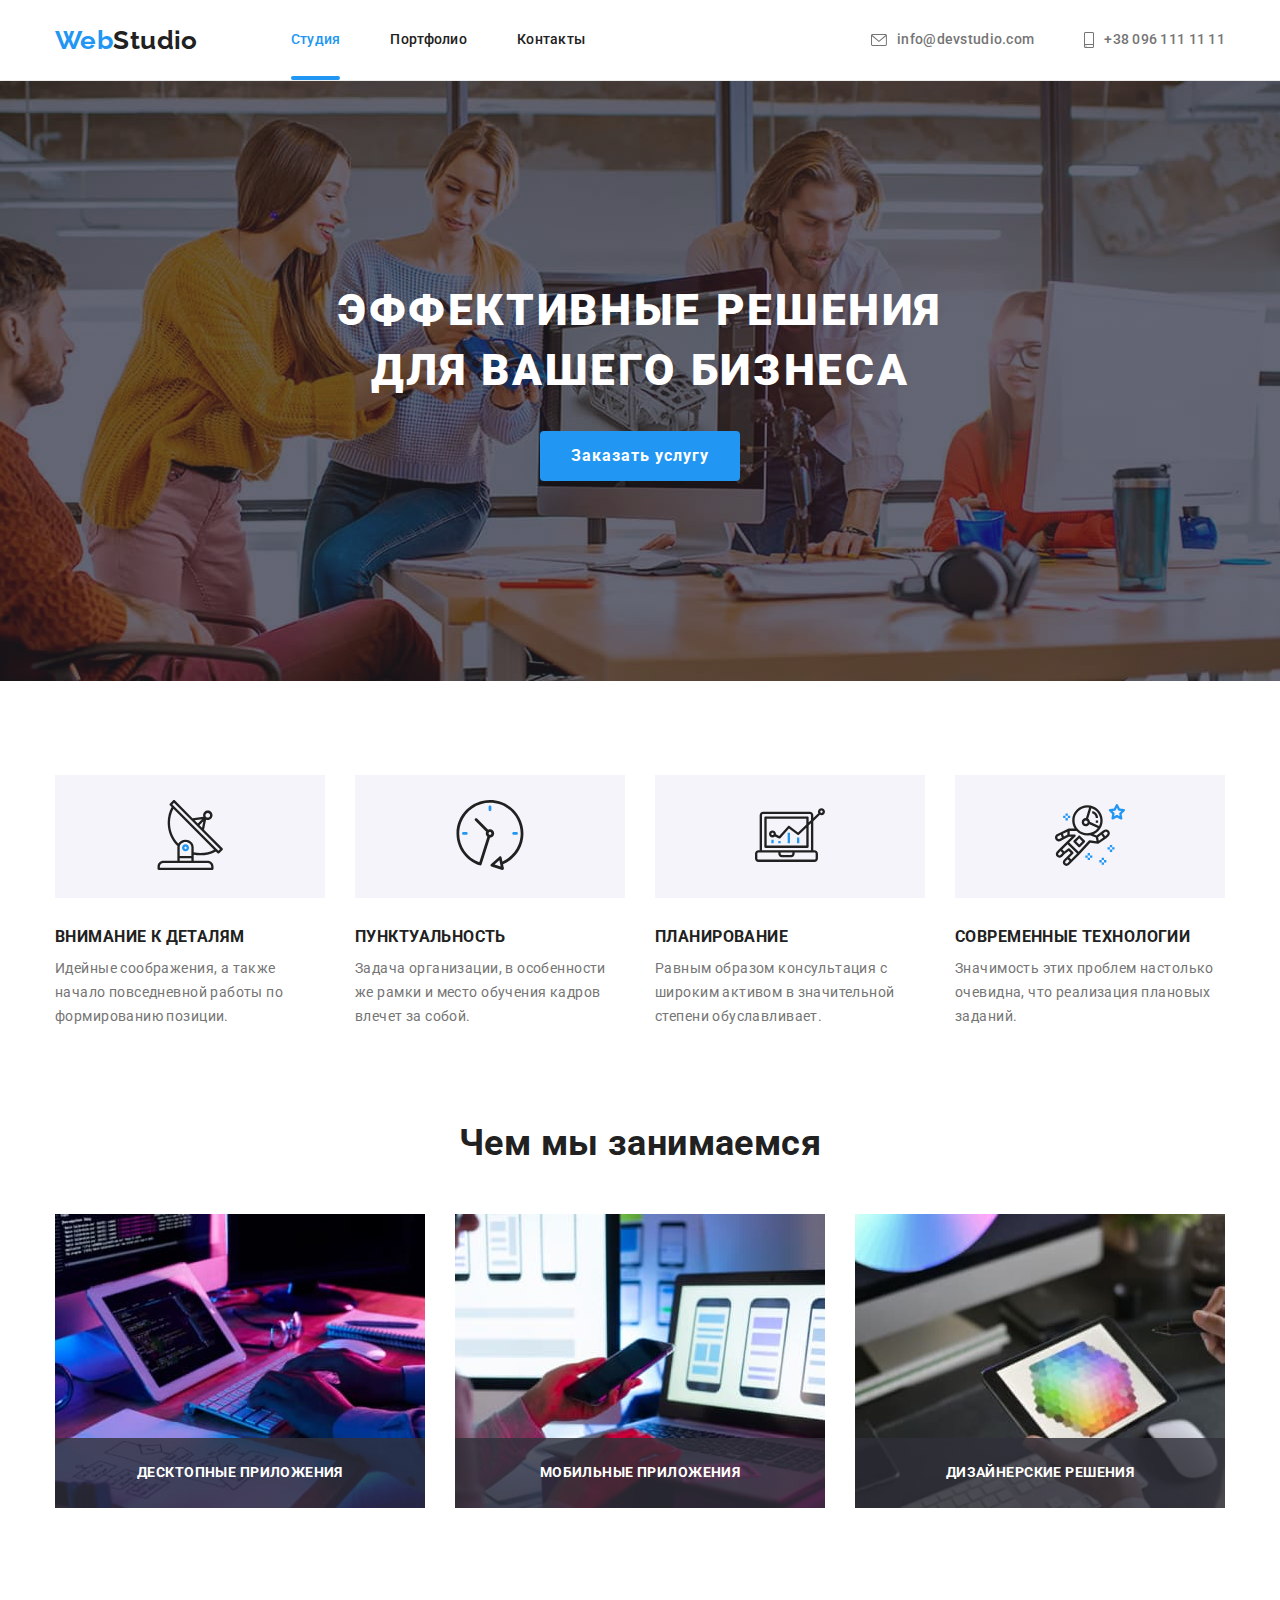
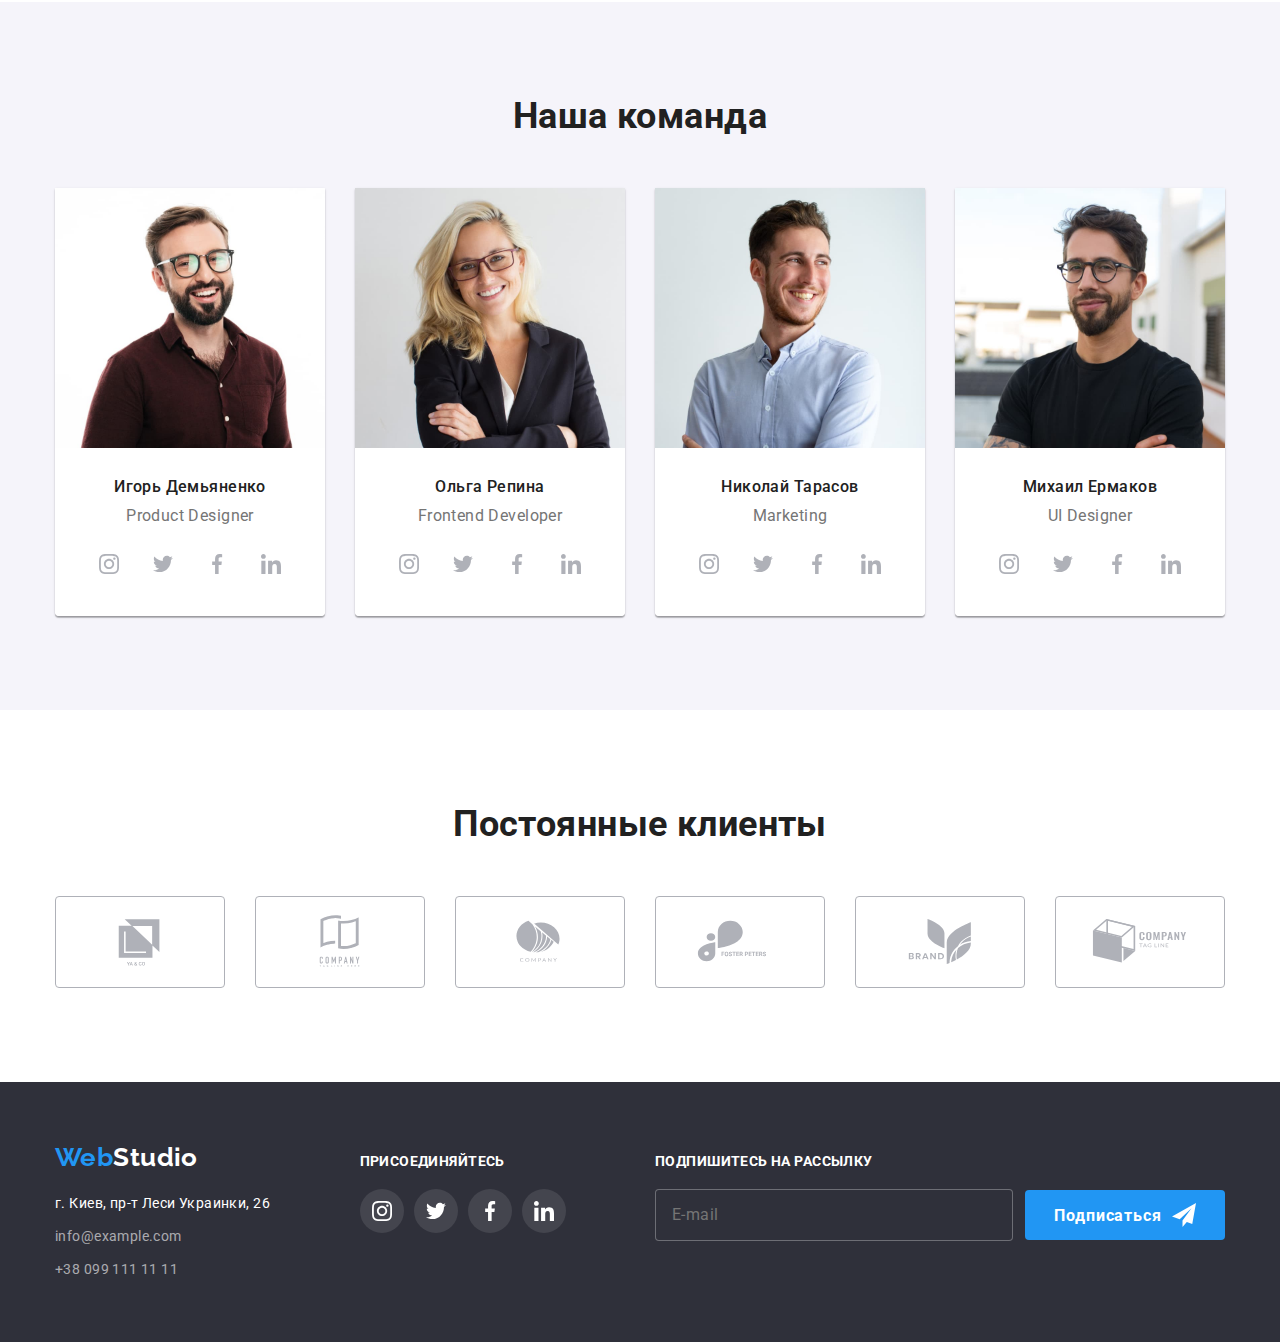
==== index.html @ 2cc9fcc2 "start" ====
<!DOCTYPE html>
<html lang="ru">
  <head>
    <meta charset="UTF-8" />
    <meta http-equiv="X-UA-Compatible" content="IE=edge" />
    <meta name="viewport" content="width=device-width, initial-scale=1.0" />
    <title>Document</title>
    <link rel="preconnect" href="https://fonts.googleapis.com" />
    <link rel="preconnect" href="https://fonts.gstatic.com" crossorigin />
    <link rel="preconnect" href="https://fonts.googleapis.com" />
    <link rel="preconnect" href="https://fonts.gstatic.com" crossorigin />
    <link
      href="https://fonts.googleapis.com/css2?family=Raleway:wght@700&family=Roboto:wght@400;500;700;900&display=swap"
      rel="stylesheet"
    />
    <link
      rel="stylesheet"
      href="https://cdnjs.cloudflare.com/ajax/libs/modern-normalize/1.1.0/modern-normalize.min.css"
    />
    <link rel="stylesheet" href="./css/main.min.css" />
  </head>

  <body>
    <!--Шапка сайта-->
    <header class="page-header">
      <div class="page-header__box container">
        <nav class="page-header__nav">
          <a href="./index.html" class="logo"> <span class="logo__first-part"> Web</span>Studio </a>
          <ul class="site-nav list">
            <li class="site-nav__item">
              <a href="./index.html" class="site-nav__link site-nav__link--current">Студия</a>
            </li>
            <li class="site-nav__item">
              <a href="./portfolio.html" class="site-nav__link">Портфолио</a>
            </li>
            <li class="site-nav__item">
              <a href="" class="site-nav__link">Контакты</a>
            </li>
          </ul>
        </nav>
        <ul class="header-contacts list">
          <li class="header-contacts__item">
            <a href="mailto:info@devstudio.com" class="header-contacts__link"
              ><svg class="header-contacts__icon" width="16" height="12">
                <use href="./images/icons.svg#icon-envelope"></use>
              </svg>
              info@devstudio.com
            </a>
          </li>
          <li class="header-contacts__item">
            <a href="tel:+380961111111" class="header-contacts__link"
              ><svg class="header-contacts__icon" width="10" height="16">
                <use href="./images/icons.svg#icon-smartphone"></use>
              </svg>
              +38 096 111 11 11
            </a>
          </li>
        </ul>
      </div>
    </header>

    <!--Section-->
    <main>
      <!--Hero-->
      <section class="hero">
        <div class="container">
          <h1 class="hero__title">
            Эффективные решения <br />
            для вашего бизнеса
          </h1>
          <button type="button" class="button" data-modal-open>Заказать услугу</button>
        </div>
      </section>

      <!--Features-->
      <section class="features-section section">
        <div class="container">
          <h2 class="section-title visually-hidden">Особенности</h2>
          <ul class="features-list list">
            <li class="features-list__item">
              <div class="features-list__icon">
                <svg width="70px" height="70px">
                  <use href="./images/icons.svg#icon-antenna"></use>
                </svg>
              </div>
              <h3 class="features-list__title">Внимание к деталям</h3>
              <p class="features-list__text">
                Идейные соображения, а также начало повседневной работы по формированию позиции.
              </p>
            </li>
            <li class="features-list__item">
              <div class="features-list__icon">
                <svg width="70px" height="70px">
                  <use href="./images/icons.svg#icon-clock"></use>
                </svg>
              </div>
              <h3 class="features-list__title">Пунктуальность</h3>
              <p class="features-list__text">
                Задача организации, в особенности же рамки и место обучения кадров влечет за собой.
              </p>
            </li>
            <li class="features-list__item">
              <div class="features-list__icon">
                <svg width="70px" height="70px">
                  <use href="./images/icons.svg#icon-diagram"></use>
                </svg>
              </div>
              <h3 class="features-list__title">Планирование</h3>
              <p class="features-list__text">
                Равным образом консультация с широким активом в значительной степени обуславливает.
              </p>
            </li>
            <li class="features-list__item">
              <div class="features-list__icon">
                <svg width="70px" height="70px">
                  <use href="./images/icons.svg#icon-astronaut"></use>
                </svg>
              </div>
              <h3 class="features-list__title">Современные технологии</h3>
              <p class="features-list__text">
                Значимость этих проблем настолько очевидна, что реализация плановых заданий.
              </p>
            </li>
          </ul>
        </div>
      </section>

      <!--Service-->
      <section class="service-section section">
        <div class="container">
          <h2 class="section-title">Чем мы занимаемся</h2>
          <ul class="service-list list">
            <li class="service-card">
              <img src="./images/img.jpg" alt="верстка" width="370" />
              <div class="service-card__thumb">
                <p class="service-card__name">ДЕСКТОПНЫЕ ПРИЛОЖЕНИЯ</p>
              </div>
            </li>
            <li class="service-card">
              <img src="./images/img1.jpg" alt="тестированние" width="370" />
              <div class="service-card__thumb">
                <p class="service-card__name">МОБИЛЬНЫЕ ПРИЛОЖЕНИЯ</p>
              </div>
            </li>
            <li class="service-card">
              <img src="./images/img2.jpg" alt="оформление" width="370" />
              <div class="service-card__thumb">
                <p class="service-card__name">ДИЗАЙНЕРСКИЕ РЕШЕНИЯ</p>
              </div>
            </li>
          </ul>
        </div>
      </section>

      <!--Team-->
      <section class="team-section section">
        <div class="container">
          <h2 class="section-title">Наша команда</h2>
          <ul class="team-list list">
            <!--1й член команды-->
            <li class="member">
              <img src="./images/photo.jpg" alt="фото-Игоря" class="member__photo" width="270" />
              <div class="member__data">
                <h3 class="member__name">Игорь Демьяненко</h3>
                <p class="member__position">Product Designer</p>
                <ul class="networks-list list">
                  <!-- Instagram -->
                  <li class="networks-list__item">
                    <a href="" class="networks-list__link">
                      <svg class="networks-list__icon">
                        <use href="./images/icons.svg#icon-instagram"></use>
                      </svg>
                    </a>
                  </li>
                  <!-- Twitter -->
                  <li class="networks-list__item">
                    <a href="" class="networks-list__link">
                      <svg class="networks-list__icon">
                        <use href="./images/icons.svg#icon-twitter"></use>
                      </svg>
                    </a>
                  </li>
                  <!-- Facebook -->
                  <li class="networks-list__item">
                    <a href="" class="networks-list__link">
                      <svg class="networks-list__icon">
                        <use href="./images/icons.svg#icon-facebook"></use>
                      </svg>
                    </a>
                  </li>
                  <!-- Linkedin -->
                  <li class="networks-list__item">
                    <a href="" class="networks-list__link">
                      <svg class="networks-list__icon">
                        <use href="./images/icons.svg#icon-linkedin"></use>
                      </svg>
                    </a>
                  </li>
                </ul>
              </div>
            </li>
            <!--2й член команды-->
            <li class="member">
              <img src="./images/photo1.jpg" alt="фото-Ольги" class="photo" width="270" />
              <div class="member__data">
                <h3 class="member__name">Ольга Репина</h3>
                <p class="member__position">Frontend Developer</p>
                <ul class="networks-list list">
                  <!-- Instagram -->
                  <li class="networks-list__item">
                    <a href="" class="networks-list__link">
                      <svg class="networks-list__icon">
                        <use href="./images/icons.svg#icon-instagram"></use>
                      </svg>
                    </a>
                  </li>
                  <!-- Twitter -->
                  <li class="networks-list__item">
                    <a href="" class="networks-list__link">
                      <svg class="networks-list__icon">
                        <use href="./images/icons.svg#icon-twitter"></use>
                      </svg>
                    </a>
                  </li>
                  <!-- Facebook -->
                  <li class="networks-list__item">
                    <a href="" class="networks-list__link">
                      <svg class="networks-list__icon">
                        <use href="./images/icons.svg#icon-facebook"></use>
                      </svg>
                    </a>
                  </li>
                  <!-- Linkedin -->
                  <li class="networks-list__item">
                    <a href="" class="networks-list__link">
                      <svg class="networks-list__icon">
                        <use href="./images/icons.svg#icon-linkedin"></use>
                      </svg>
                    </a>
                  </li>
                </ul>
              </div>
            </li>
            <!--3й член команды-->
            <li class="member">
              <img src="./images/photo2.jpg" alt="фото-Николая" class="photo" width="270" />
              <div class="member__data">
                <h3 class="member__name">Николай Тарасов</h3>
                <p class="member__position">Marketing</p>
                <ul class="networks-list list">
                  <!-- Instagram -->
                  <li class="networks-list__item">
                    <a href="" class="networks-list__link">
                      <svg class="networks-list__icon">
                        <use href="./images/icons.svg#icon-instagram"></use>
                      </svg>
                    </a>
                  </li>
                  <!-- Twitter -->
                  <li class="networks-list__item">
                    <a href="" class="networks-list__link">
                      <svg class="networks-list__icon">
                        <use href="./images/icons.svg#icon-twitter"></use>
                      </svg>
                    </a>
                  </li>
                  <!-- Facebook -->
                  <li class="networks-list__item">
                    <a href="" class="networks-list__link">
                      <svg class="networks-list__icon">
                        <use href="./images/icons.svg#icon-facebook"></use>
                      </svg>
                    </a>
                  </li>
                  <!-- Linkedin -->
                  <li class="networks-list__item">
                    <a href="" class="networks-list__link">
                      <svg class="networks-list__icon">
                        <use href="./images/icons.svg#icon-linkedin"></use>
                      </svg>
                    </a>
                  </li>
                </ul>
              </div>
            </li>
            <!--4й член команды-->
            <li class="member">
              <img src="./images/photo3.jpg" alt="фото-Михаила" class="photo" width="270" />
              <div class="member__data">
                <h3 class="member__name">Михаил Ермаков</h3>
                <p class="member__position">UI Designer</p>
                <ul class="networks-list list">
                  <!-- Instagram -->
                  <li class="networks-list__item">
                    <a href="" class="networks-list__link">
                      <svg class="networks-list__icon">
                        <use href="./images/icons.svg#icon-instagram"></use>
                      </svg>
                    </a>
                  </li>
                  <!-- Twitter -->
                  <li class="networks-list__item">
                    <a href="" class="networks-list__link">
                      <svg class="networks-list__icon">
                        <use href="./images/icons.svg#icon-twitter"></use>
                      </svg>
                    </a>
                  </li>
                  <!-- Facebook -->
                  <li class="networks-list__item">
                    <a href="" class="networks-list__link">
                      <svg class="networks-list__icon">
                        <use href="./images/icons.svg#icon-facebook"></use>
                      </svg>
                    </a>
                  </li>
                  <!-- Linkedin -->
                  <li class="networks-list__item">
                    <a href="" class="networks-list__link">
                      <svg class="networks-list__icon">
                        <use href="./images/icons.svg#icon-linkedin"></use>
                      </svg>
                    </a>
                  </li>
                </ul>
              </div>
            </li>
          </ul>
        </div>
      </section>

      <!-- CLients -->
      <section class="clients-section section">
        <div class="container">
          <h2 class="section-title">Постоянные клиенты</h2>
          <ul class="clients-list list">
            <!-- Client 1 -->
            <li class="client">
              <a href="" class="client__link">
                <svg class="client__icon">
                  <use href="./images/icons.svg#icon-client1"></use>
                </svg>
              </a>
            </li>
            <!-- Client2 -->
            <li class="client">
              <a href="" class="client__link">
                <svg class="client__icon">
                  <use href="./images/icons.svg#icon-client2"></use>
                </svg>
              </a>
            </li>
            <!-- Client 3 -->
            <li class="client">
              <a href="" class="client__link">
                <svg class="client__icon">
                  <use href="./images/icons.svg#icon-client3"></use>
                </svg>
              </a>
            </li>
            <!-- Client 4 -->
            <li class="client">
              <a href="" class="client__link">
                <svg class="client__icon">
                  <use href="./images/icons.svg#icon-client4"></use>
                </svg>
              </a>
            </li>
            <!-- Client 5 -->
            <li class="client">
              <a href="" class="client__link"
                ><svg class="client__icon">
                  <use href="./images/icons.svg#icon-client5"></use>
                </svg>
              </a>
            </li>
            <!-- Client 6 -->
            <li class="client">
              <a href="" class="client__link">
                <svg class="client__icon">
                  <use href="./images/icons.svg#icon-client6"></use>
                </svg>
              </a>
            </li>
          </ul>
        </div>
      </section>
    </main>

    <!--Футтер-->
    <footer class="footer-section">
      <div class="footer-section__box container">
        <!-- Footer links -->
        <div class="footer-box">
          <a href="./index.html" class="logo footer-section__logo">
            <span class="logo__first-part">Web</span>Studio</a
          >
          <address>
            <ul class="footer-contacts-list list">
              <li class="footer-contacts-list__item address">г. Киев, пр-т Леси Украинки, 26</li>
              <li class="footer-contacts-list__item">
                <a href="mailto:info@example.com" class="footer-contacts-list__link"
                  >info@example.com</a
                >
              </li>
              <li class="footer-contacts-list__item">
                <a href="tel:+380991111111" class="footer-contacts-list__link">+38 099 111 11 11</a>
              </li>
            </ul>
          </address>
        </div>

        <!-- Footer  networks -->
        <div class="footer-box">
          <h2 class="footer-box__title">ПРИСОЕДИНЯЙТЕСЬ</h2>
          <ul class="networks-list list">
            <!-- Instagram -->
            <li class="networks-list__item">
              <a href="" class="networks-list__link networks-list__link--grey-bgc">
                <svg class="networks-list__icon">
                  <use href="./images/icons.svg#icon-instagram"></use>
                </svg>
              </a>
            </li>
            <!-- Twitter -->
            <li class="networks-list__item">
              <a href="" class="networks-list__link networks-list__link--grey-bgc">
                <svg class="networks-list__icon">
                  <use href="./images/icons.svg#icon-twitter"></use>
                </svg>
              </a>
            </li>
            <!-- Facebook -->
            <li class="networks-list__item">
              <a href="" class="networks-list__link networks-list__link--grey-bgc">
                <svg class="networks-list__icon">
                  <use href="./images/icons.svg#icon-facebook"></use>
                </svg>
              </a>
            </li>
            <!-- Linkedin -->
            <li class="networks-list__item">
              <a href="" class="networks-list__link networks-list__link--grey-bgc">
                <svg class="networks-list__icon">
                  <use href="./images/icons.svg#icon-linkedin"></use>
                </svg>
              </a>
            </li>
          </ul>
        </div>

        <!-- Footer form -->
        <div class="footer-box">
          <h2 class="footer-box__title">ПОДПИШИТЕСЬ НА РАССЫЛКУ</h2>
          <form class="footer-form">
            <label class="footer-form__label">
              <input
                type="email"
                name="mail"
                placeholder="E-mail"
                id="mail"
                class="footer-form__input"
              />
            </label>

            <button type="submit" class="button footer-section__button">
              Подписаться
              <svg class="button__icon" width="24px" height="24px">
                <use href="./images/icons.svg#icon-send"></use>
              </svg>
            </button>
          </form>
        </div>
      </div>
    </footer>

    <!-- Backdrop -->
    <div class="backdrop is-hidden" data-modal>
      <!-- Modal -->
      <div class="modal">
        <!-- Modal form -->

        <form class="form">
          <b class="form__title">Оставьте свои данные, мы вам перезвоним</b>

          <div class="form-group" role="group">
            <!-- Name -->
            <label for="user-name" class="form__name">Имя</label>
            <div class="form__box">
              <input type="text" name="user-name" id="user-name" class="form__input" />
              <svg class="form__icon" width="18px" height="18px">
                <use href="./images/icons.svg#icon-person"></use>
              </svg>
            </div>

            <!-- Phone -->
            <label for="number" class="form__name">Телефон</label>
            <div class="form__box">
              <input type="tel" name="telephone-number" id="number" class="form__input" />
              <svg class="form__icon" width="18px" height="18px">
                <use href="./images/icons.svg#icon-phone"></use>
              </svg>
            </div>

            <!-- Mail -->
            <label for="email" class="form__name">Почта</label>
            <div class="form__box">
              <input type="email" name="email" id="email" class="form__input" />
              <svg class="form__icon" width="18px" height="18px">
                <use href="./images/icons.svg#icon-email"></use>
              </svg>
            </div>

            <!-- Comments -->
            <label for="comments" class="form__name">Комментарий</label>
            <textarea
              name="comments"
              id="comments"
              placeholder="Введите текст"
              class="form__input comments-area"
            ></textarea>
          </div>

          <!-- Checkbox -->
          <label class="checkbox">
            <input type="checkbox" name="policy" class="checkbox__check-area visually-hidden" />
            <span class="checkbox__icon">
              <svg width="11px" height="8px" class="checkbox__icon--check">
                <use href="./images/icons.svg#icon-check"></use>
              </svg>
            </span>
            <span class="checkbox__text">Соглашаюсь с рассылкой и принимаю </span>
            <a href="" class="checkbox__text checkbox__text--blue">Условия договора</a>
          </label>

          <button type="submit" class="button">Отправить</button>
        </form>

        <!-- Button close modal -->
        <button class="button-close" data-modal-close>
          <svg class="button-close__icon" width="18px" height="18px">
            <use href="./images/icons.svg#icon-close"></use>
          </svg>
        </button>
      </div>
    </div>
    <script src="./modal.js"></script>
  </body>
</html>
---- css/main.min.css ----
body{margin:0px;background-color:var(--primary-bgc);color:var(--primary-text-color);font-family:Roboto, sans-serif;letter-spacing:0.03em;font-size:14px}h1,h2,h3,h4,h5,h6,p,ul{margin:0px;padding:0px}img{display:block;max-width:100%;height:auto}.list{list-style:none}:root{--primary-text-color: #757575;--title-text-color: #212121;--accent-color: #2196f3;--footer-link-color: rgba(255, 255, 255, 0.6);--primary-bgc: #ffffff;--secondary-bgc: #2f303a;--team-bgc: #f5f4fa;--filters-color: #f5f4fa;--border-header-color: #ececec;--hero-bgc: #c4c4c4;--footer-icon-bgc: rgba(255, 255, 255, 0.1);--icon-color: #afb1b8;--buttom-hover-bg-color: #188ce8}.visually-hidden{position:absolute;clip:rect(0 0 0 0);width:1px;height:1px;margin:-1px}.logo{color:var(--title-text-color);font-family:Raleway, sans-serif;font-weight:700;font-size:26px;line-height:1.19;text-decoration:none}.logo__first-part{color:var(--accent-color)}.footer-section__logo{display:inline-block;margin-bottom:20px;color:var(--primary-bgc)}.section{padding-top:94px;padding-bottom:94px}.section-title{font-weight:700;font-size:36px;line-height:1.16;text-align:center;margin-bottom:50px;color:var(--title-text-color)}.container{width:1200px;padding-right:15px;padding-left:15px;margin:0 auto}.page-header{top:0px;width:100%;background-color:var(--primary-bgc);border-bottom:solid 1px;border-color:var(--border-header-color)}.page-header__box,.page-header__nav{display:flex;align-items:center}.site-nav{display:flex;margin-left:93px}.site-nav__item:not(:last-child){margin-right:50px}.site-nav__link{display:block;padding-top:32px;padding-bottom:32px;transition:color 250ms cubic-bezier(0.4, 0, 0.2, 1);color:var(--title-text-color);font-weight:500;line-height:1.14;letter-spacing:0.02em;text-decoration:none}.site-nav__link:hover,.site-nav__link:focus{color:var(--accent-color)}.site-nav__link--current{position:relative;color:var(--accent-color)}.site-nav__link--current::after{content:'';position:absolute;display:block;bottom:0px;width:100%;height:4px;border-radius:2px;background-color:var(--accent-color)}.header-contacts{display:flex;margin-left:auto}.header-contacts__item:not(:last-child){margin-right:50px}.header-contacts__link{display:flex;justify-content:center;align-items:center;transition:color 250ms cubic-bezier(0.4, 0, 0.2, 1);color:var(--primary-text-color);font-weight:500;line-height:1.14;letter-spacing:0.02em;text-decoration:none}.header-contacts__link:hover,.header-contacts__link:focus{color:var(--accent-color)}.header-contacts__icon{fill:currentColor;margin-right:10px}.hero{background-color:var(--secondary-bgc);text-align:center;max-width:1600px;min-height:600px;margin:0 auto;padding-top:200px;padding-bottom:200px;background-image:linear-gradient(to right, rgba(47,48,58,0.4), rgba(47,48,58,0.4)),url(../images/hero-img.jpg);background-repeat:no-repeat;background-size:cover;background-position:center}.hero__title{font-weight:900;font-size:44px;line-height:1.36;letter-spacing:0.06em;text-transform:uppercase;margin-bottom:30px;color:var(--primary-bgc)}.button{width:200px;height:50px;border:0px;font-weight:700;font-size:16px;line-height:1.87;letter-spacing:0.06em;border-radius:4px;color:var(--primary-bgc);background-color:var(--accent-color);transition:background-color 250ms cubic-bezier(0.4, 0, 0.2, 1),box-shadow 250ms cubic-bezier(0.4, 0, 0.2, 1)}.button:focus,.button:hover{background-color:var(--buttom-hover-bg-color);box-shadow:0px 4px 4px rgba(0,0,0,0.15)}.footer-section__button{display:flex;align-items:center;justify-content:center}.button__icon{margin-left:10px;fill:currentColor}.features-section{padding-bottom:0}.features-list{display:flex}.features-list__item{width:270px}.features-list__item:not(:last-child){margin-right:30px}.features-list__icon{background-color:#f5f4fa;padding:25px 100px;margin-bottom:30px}.features-list__title{color:var(--title-text-color);font-weight:700;line-height:1.14;text-transform:uppercase;margin-bottom:10px}.features-list__text{line-height:1.71}.service-list{display:flex}.service-card{position:relative}.service-card:not(:last-child){margin-right:30px}.service-card__thumb{position:absolute;left:0px;bottom:0px;display:flex;align-items:center;justify-content:center;width:100%;min-height:70px;background:rgba(47,48,58,0.8)}.service-card__name{font-weight:700;font-size:14px;line-height:1.14;color:var(--primary-bgc)}.team-section{background-color:var(--team-bgc)}.team-list{display:flex}.member{width:270px;text-align:center;box-shadow:0px 1px 3px rgba(0,0,0,0.12),0px 1px 1px rgba(0,0,0,0.14),0px 2px 1px rgba(0,0,0,0.2);border-radius:0px 0px 4px 4px}.member:not(:last-child){margin-right:30px}.member__data{padding:30px 32px;border-radius:0px 0px 4px 4px;background-color:var(--primary-bgc)}.member__name{color:var(--title-text-color);font-weight:500;font-size:16px;line-height:1.18;margin-bottom:10px}.member__position{font-size:16px;line-height:1.18;margin-bottom:16px}.networks-list{display:flex}.networks-list__item{display:flex;justify-content:center;align-items:center;width:44px;height:44px}.networks-list__item:not(:last-child){margin-right:10px}.networks-list__link{display:flex;justify-content:center;align-items:center;width:100%;height:100%;border-radius:50%;color:var(--icon-color);transition:background-color 250ms cubic-bezier(0.4, 0, 0.2, 1),color 250ms cubic-bezier(0.4, 0, 0.2, 1)}.networks-list__link:hover,.networks-list__link:focus{color:var(--primary-bgc);background-color:var(--accent-color)}.networks-list__icon{width:20px;height:20px;fill:currentColor}.clients-list{display:flex}.client{width:170px;height:92px}.client:not(:last-child){margin-right:30px}.client__link{display:flex;justify-content:center;align-items:center;width:100%;height:100%;color:var(--icon-color);border:1px solid;border-radius:4px;transition:color 250ms cubic-bezier(0.4, 0, 0.2, 1)}.client__link:hover,.client__link:focus{color:var(--accent-color)}.client__icon{width:106px;height:60px;fill:currentColor}.footer-section{background-color:var(--secondary-bgc);padding-top:60px;padding-bottom:60px}.footer-section__box{display:flex;align-items:baseline;justify-content:space-between}.address{color:var(--primary-bgc);font-style:normal;font-weight:400;line-height:1.71}.footer-contacts-list__item:not(:last-child){margin-bottom:9px}.footer-contacts-list__link{font-style:normal;font-weight:400;line-height:1.71;text-decoration:none;color:var(--footer-link-color);transition:color 250ms cubic-bezier(0.4, 0, 0.2, 1)}.footer-contacts-list__link:hover,.footer-contacts-list__link:focus{color:var(--primary-bgc)}.footer-box__title{margin-bottom:20px;font-weight:700;font-size:14px;line-height:1.14;letter-spacing:0.03em;color:var(--primary-bgc)}.networks-list__link--grey-bgc{background-color:var(--footer-icon-bgc);color:var(--primary-bgc)}.footer-form{display:flex;align-items:center}.footer-form__label{margin-right:12px}.footer-form__input{width:358px;padding:15px 16px;font-size:16px;line-height:1.25;letter-spacing:0.03em;border:1px solid rgba(255,255,255,0.3);border-radius:4px;background-color:var(--secondary-bgc);color:var(--footer-link-color)}.backdrop{position:fixed;top:0px;left:0px;height:100vh;width:100vw;background-color:rgba(0,0,0,0.2);opacity:1;transition:opacity 250ms cubic-bezier(0.4, 0, 0.2, 1)}.backdrop.is-hidden{opacity:0;pointer-events:none}.backdrop.is-hidden .modal{transform:translate(-50%, -50%) scale(5)}.modal{position:absolute;top:50%;left:50%;transform:translate(-50%, -50%) scale(1);min-width:528px;min-height:581px;padding:40px 39px 40px 41px;background-color:var(--primary-bgc);transition:transform 250ms cubic-bezier(0.4, 0, 0.2, 1)}.form{display:flex;flex-direction:column;align-items:center;justify-content:center;width:448px}.form__title{display:block;margin-bottom:12px;font-size:20px;line-height:1.15;text-align:center;color:var(--title-text-color)}.form-group{width:100%}.form__name{display:block;margin-bottom:4px;font-size:12px;line-height:1.16;letter-spacing:0.01em;color:var(--primary-text-color)}.form__box{position:relative;margin-bottom:10px;color:#212121}.form__input{width:100%;padding:11px 12px;padding-left:29px;border:1px solid rgba(33,33,33,0.2);border-radius:4px;outline:none;transition:border 250ms cubic-bezier(0.4, 0, 0.2, 1)}.form__input:focus{border:1px solid var(--accent-color)}.comments-area{width:100%;height:120px;resize:none;padding:12px 16px;margin-bottom:20px}.comments-area::placeholder{font-size:12px;line-height:1.16;letter-spacing:0.01em;color:rgba(117,117,117,0.5)}.form__icon{position:absolute;top:50%;left:12px;transform:translateY(-50%);fill:currentColor;transition:color 250ms cubic-bezier(0.4, 0, 0.2, 1)}.form__box:focus-within>.form__icon{color:var(--accent-color)}.checkbox{display:flex;align-items:center;justify-content:center;margin-bottom:30px}.checkbox__icon{display:flex;align-items:center;justify-content:center;width:16px;height:15px;margin-right:7px;border:2px solid #212121;border-radius:2px;transition:background-color 250ms cubic-bezier(0.4, 0, 0.2, 1),border 250ms cubic-bezier(0.4, 0, 0.2, 1)}.checkbox__check-area:checked+.checkbox__icon{border:0;background-color:var(--accent-color)}.checkbox__icon--check{fill:#ffffff}.checkbox__text{font-size:14px;line-height:1.71;letter-spacing:0.03em;margin-right:5px;color:var(--primary-text-color)}.checkbox__text--blue{margin-right:0;color:var(--accent-color);transition:color 250ms cubic-bezier(0.4, 0, 0.2, 1)}.checkbox__text--blue:hover,.checkbox__text--blue:focus{color:var(--buttom-hover-bg-color)}.button-close{position:absolute;top:8px;right:8px;display:flex;justify-content:center;align-items:center;width:30px;height:30px;padding:0px;background-color:#fff;border:1px solid rgba(0,0,0,0.1);border-radius:50%;transition:color 250ms cubic-bezier(0.4, 0, 0.2, 1)}.button-close:focus,.button-close:hover{color:var(--accent-color)}.button-close__icon{fill:currentColor}.filters-list{display:flex;justify-content:center;margin-bottom:50px}.filters-list__item:not(:last-child){margin-right:8px}.filters-list__button{padding:6px 22px;font-family:inherit;font-weight:500;font-size:16px;line-height:1.62;letter-spacing:0.03em;border:0px;border-radius:4px;transition:color 250ms cubic-bezier(0.4, 0, 0.2, 1),background-color 250ms cubic-bezier(0.4, 0, 0.2, 1),box-shadow 250ms cubic-bezier(0.4, 0, 0.2, 1);background-color:var(--filters-color);color:var(--title-text-color)}.filters-list__button:focus,.filters-list__button:hover{color:var(--primary-bgc);background-color:var(--accent-color);box-shadow:0px 3px 1px rgba(0,0,0,0.1),0px 1px 2px rgba(0,0,0,0.08),0px 2px 2px rgba(0,0,0,0.12)}.projects-list{display:flex;flex-wrap:wrap}.project{width:370px}.project:not(:nth-child(3n)){margin-right:30px}.project:not(:nth-last-child(-n+3)){margin-bottom:30px}.project-thumb{position:relative;overflow:hidden}.project-thumb__overlay{position:absolute;top:0px;left:0px;width:100%;height:100%;padding:63px 24px;transform:translateY(100%);transition:transform 250ms cubic-bezier(0.4, 0, 0.2, 1);background-color:rgba(33,150,243,0.9)}.project__link:hover .project-thumb__overlay{transform:translateY(0)}.project-thumb__text{font-family:Roboto;font-style:normal;font-weight:normal;font-size:18px;line-height:1.55;color:var(--primary-bgc)}.project__description{box-sizing:border-box;padding:20px 24px;background-color:var(--primary-bgc);border:1px solid #eeeeee}.project__title{margin-bottom:4px;color:var(--title-text-color);font-style:normal;font-weight:700;font-size:18px;line-height:2;letter-spacing:0.06em}.project__link{display:block;text-decoration:none;transition:box-shadow 250ms cubic-bezier(0.4, 0, 0.2, 1)}.project__link:hover,.project__link:focus{box-shadow:0px 1px 1px rgba(0,0,0,0.12),0px 4px 4px rgba(0,0,0,0.06),1px 4px 6px rgba(0,0,0,0.16)}.project__name{color:var(--primary-text-color);font-size:16px;line-height:1.87}
/*# sourceMappingURL=main.min.css.map */
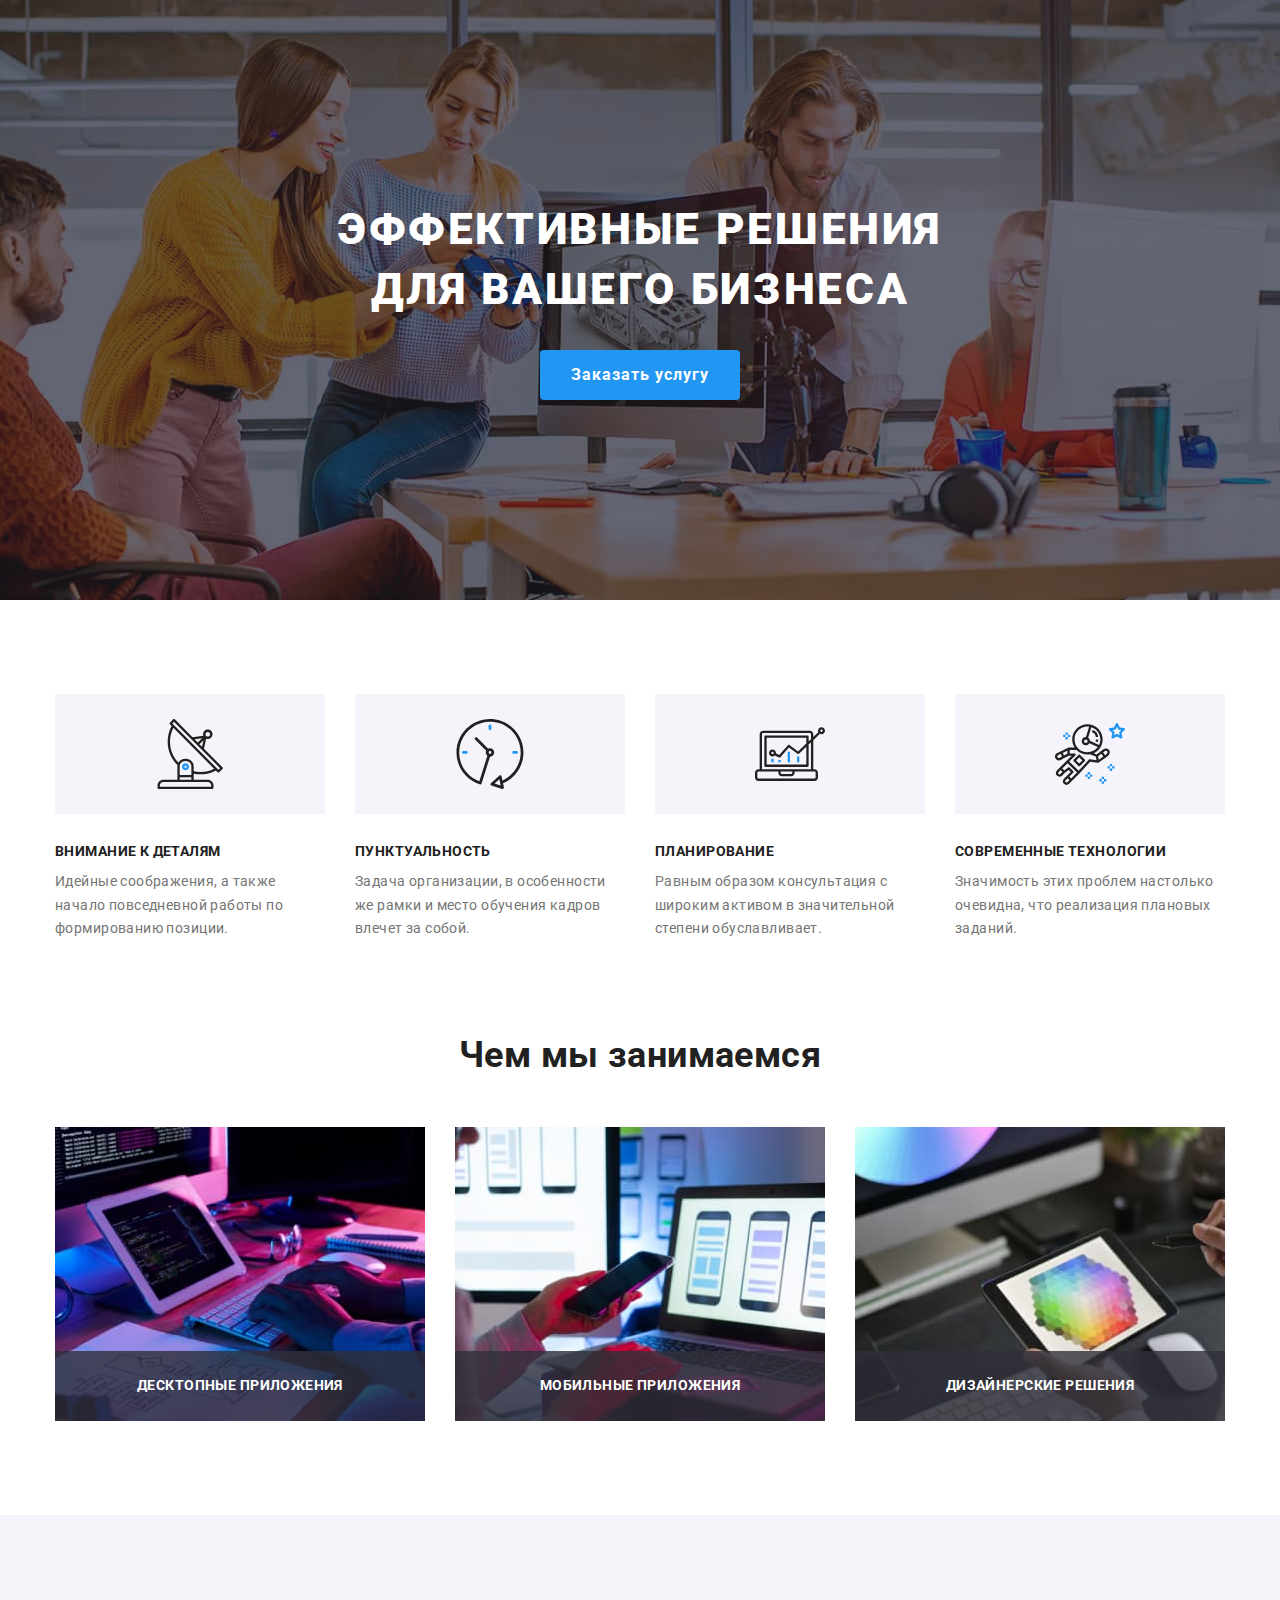
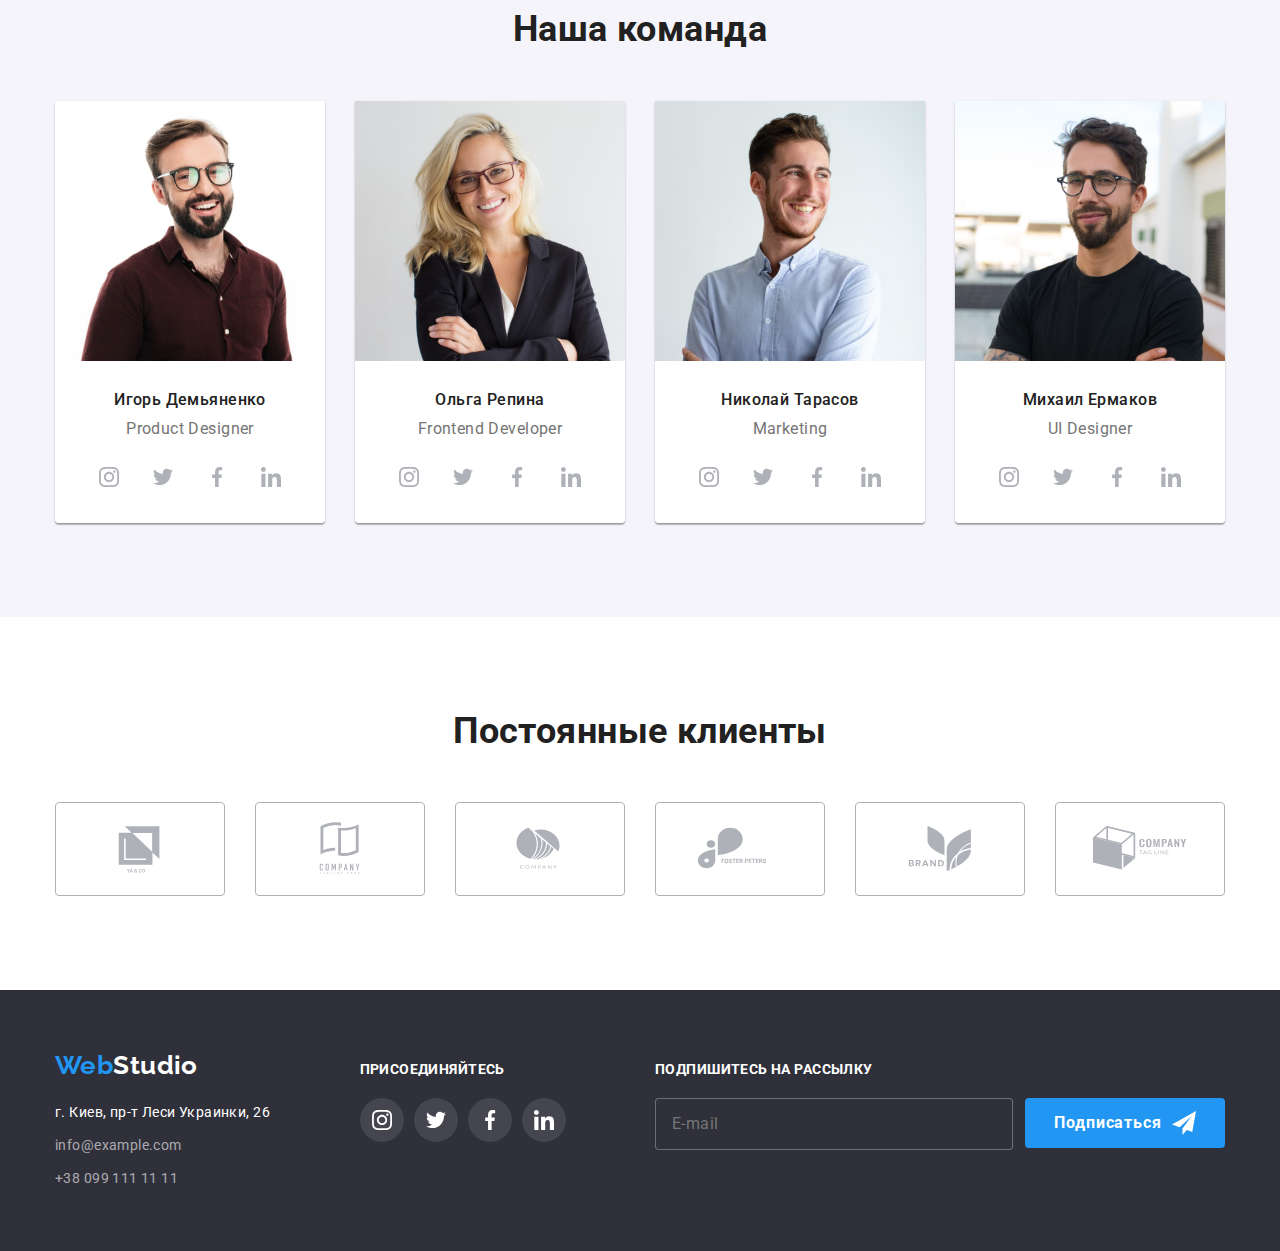
==== commit d95d8109: "hero-complete" ====
--- a/index.html
+++ b/index.html
@@ -22,7 +22,7 @@
 
   <body>
     <!--Шапка сайта-->
-    <header class="page-header">
+    <!-- <header class="page-header">
       <div class="page-header__box container">
         <nav class="page-header__nav">
           <a href="./index.html" class="logo"> <span class="logo__first-part"> Web</span>Studio </a>
@@ -57,7 +57,7 @@
           </li>
         </ul>
       </div>
-    </header>
+    </header> -->
 
     <!--Section-->
     <main>
@@ -78,8 +78,8 @@
           <h2 class="section-title visually-hidden">Особенности</h2>
           <ul class="features-list list">
             <li class="features-list__item">
-              <div class="features-list__icon">
-                <svg width="70px" height="70px">
+              <div class="features-list__box">
+                <svg class="features-list__icon" width="70px" height="70px">
                   <use href="./images/icons.svg#icon-antenna"></use>
                 </svg>
               </div>
@@ -89,8 +89,8 @@
               </p>
             </li>
             <li class="features-list__item">
-              <div class="features-list__icon">
-                <svg width="70px" height="70px">
+              <div class="features-list__box">
+                <svg class="features-list__icon" width="70px" height="70px">
                   <use href="./images/icons.svg#icon-clock"></use>
                 </svg>
               </div>
@@ -100,8 +100,8 @@
               </p>
             </li>
             <li class="features-list__item">
-              <div class="features-list__icon">
-                <svg width="70px" height="70px">
+              <div class="features-list__box">
+                <svg class="features-list__icon" width="70px" height="70px">
                   <use href="./images/icons.svg#icon-diagram"></use>
                 </svg>
               </div>
@@ -111,8 +111,8 @@
               </p>
             </li>
             <li class="features-list__item">
-              <div class="features-list__icon">
-                <svg width="70px" height="70px">
+              <div class="features-list__box">
+                <svg class="features-list__icon" width="70px" height="70px">
                   <use href="./images/icons.svg#icon-astronaut"></use>
                 </svg>
               </div>
@@ -157,14 +157,12 @@
         <div class="container">
           <h2 class="section-title">Наша команда</h2>
           <ul class="team-list list">
-            <!--1й член команды-->
             <li class="member">
               <img src="./images/photo.jpg" alt="фото-Игоря" class="member__photo" width="270" />
               <div class="member__data">
                 <h3 class="member__name">Игорь Демьяненко</h3>
                 <p class="member__position">Product Designer</p>
                 <ul class="networks-list list">
-                  <!-- Instagram -->
                   <li class="networks-list__item">
                     <a href="" class="networks-list__link">
                       <svg class="networks-list__icon">
@@ -172,7 +170,6 @@
                       </svg>
                     </a>
                   </li>
-                  <!-- Twitter -->
                   <li class="networks-list__item">
                     <a href="" class="networks-list__link">
                       <svg class="networks-list__icon">
@@ -180,7 +177,6 @@
                       </svg>
                     </a>
                   </li>
-                  <!-- Facebook -->
                   <li class="networks-list__item">
                     <a href="" class="networks-list__link">
                       <svg class="networks-list__icon">
@@ -188,7 +184,6 @@
                       </svg>
                     </a>
                   </li>
-                  <!-- Linkedin -->
                   <li class="networks-list__item">
                     <a href="" class="networks-list__link">
                       <svg class="networks-list__icon">
@@ -199,14 +194,13 @@
                 </ul>
               </div>
             </li>
-            <!--2й член команды-->
+
             <li class="member">
               <img src="./images/photo1.jpg" alt="фото-Ольги" class="photo" width="270" />
               <div class="member__data">
                 <h3 class="member__name">Ольга Репина</h3>
                 <p class="member__position">Frontend Developer</p>
                 <ul class="networks-list list">
-                  <!-- Instagram -->
                   <li class="networks-list__item">
                     <a href="" class="networks-list__link">
                       <svg class="networks-list__icon">
@@ -214,7 +208,6 @@
                       </svg>
                     </a>
                   </li>
-                  <!-- Twitter -->
                   <li class="networks-list__item">
                     <a href="" class="networks-list__link">
                       <svg class="networks-list__icon">
@@ -222,7 +215,6 @@
                       </svg>
                     </a>
                   </li>
-                  <!-- Facebook -->
                   <li class="networks-list__item">
                     <a href="" class="networks-list__link">
                       <svg class="networks-list__icon">
@@ -230,7 +222,6 @@
                       </svg>
                     </a>
                   </li>
-                  <!-- Linkedin -->
                   <li class="networks-list__item">
                     <a href="" class="networks-list__link">
                       <svg class="networks-list__icon">
@@ -241,14 +232,13 @@
                 </ul>
               </div>
             </li>
-            <!--3й член команды-->
+
             <li class="member">
               <img src="./images/photo2.jpg" alt="фото-Николая" class="photo" width="270" />
               <div class="member__data">
                 <h3 class="member__name">Николай Тарасов</h3>
                 <p class="member__position">Marketing</p>
                 <ul class="networks-list list">
-                  <!-- Instagram -->
                   <li class="networks-list__item">
                     <a href="" class="networks-list__link">
                       <svg class="networks-list__icon">
@@ -256,7 +246,6 @@
                       </svg>
                     </a>
                   </li>
-                  <!-- Twitter -->
                   <li class="networks-list__item">
                     <a href="" class="networks-list__link">
                       <svg class="networks-list__icon">
@@ -264,7 +253,6 @@
                       </svg>
                     </a>
                   </li>
-                  <!-- Facebook -->
                   <li class="networks-list__item">
                     <a href="" class="networks-list__link">
                       <svg class="networks-list__icon">
@@ -272,7 +260,6 @@
                       </svg>
                     </a>
                   </li>
-                  <!-- Linkedin -->
                   <li class="networks-list__item">
                     <a href="" class="networks-list__link">
                       <svg class="networks-list__icon">
@@ -283,14 +270,13 @@
                 </ul>
               </div>
             </li>
-            <!--4й член команды-->
+
             <li class="member">
               <img src="./images/photo3.jpg" alt="фото-Михаила" class="photo" width="270" />
               <div class="member__data">
                 <h3 class="member__name">Михаил Ермаков</h3>
                 <p class="member__position">UI Designer</p>
                 <ul class="networks-list list">
-                  <!-- Instagram -->
                   <li class="networks-list__item">
                     <a href="" class="networks-list__link">
                       <svg class="networks-list__icon">
@@ -298,7 +284,6 @@
                       </svg>
                     </a>
                   </li>
-                  <!-- Twitter -->
                   <li class="networks-list__item">
                     <a href="" class="networks-list__link">
                       <svg class="networks-list__icon">
@@ -306,7 +291,6 @@
                       </svg>
                     </a>
                   </li>
-                  <!-- Facebook -->
                   <li class="networks-list__item">
                     <a href="" class="networks-list__link">
                       <svg class="networks-list__icon">
@@ -314,7 +298,6 @@
                       </svg>
                     </a>
                   </li>
-                  <!-- Linkedin -->
                   <li class="networks-list__item">
                     <a href="" class="networks-list__link">
                       <svg class="networks-list__icon">
@@ -329,12 +312,11 @@
         </div>
       </section>
 
-      <!-- CLients -->
+      <!--Clients -->
       <section class="clients-section section">
         <div class="container">
           <h2 class="section-title">Постоянные клиенты</h2>
           <ul class="clients-list list">
-            <!-- Client 1 -->
             <li class="client">
               <a href="" class="client__link">
                 <svg class="client__icon">
@@ -342,7 +324,6 @@
                 </svg>
               </a>
             </li>
-            <!-- Client2 -->
             <li class="client">
               <a href="" class="client__link">
                 <svg class="client__icon">
@@ -350,7 +331,6 @@
                 </svg>
               </a>
             </li>
-            <!-- Client 3 -->
             <li class="client">
               <a href="" class="client__link">
                 <svg class="client__icon">
@@ -358,7 +338,6 @@
                 </svg>
               </a>
             </li>
-            <!-- Client 4 -->
             <li class="client">
               <a href="" class="client__link">
                 <svg class="client__icon">
@@ -366,7 +345,6 @@
                 </svg>
               </a>
             </li>
-            <!-- Client 5 -->
             <li class="client">
               <a href="" class="client__link"
                 ><svg class="client__icon">
@@ -374,7 +352,6 @@
                 </svg>
               </a>
             </li>
-            <!-- Client 6 -->
             <li class="client">
               <a href="" class="client__link">
                 <svg class="client__icon">
@@ -389,9 +366,8 @@
 
     <!--Футтер-->
     <footer class="footer-section">
-      <div class="footer-section__box container">
-        <!-- Footer links -->
-        <div class="footer-box">
+      <div class="footer-section-container container">
+        <div class="box-addres">
           <a href="./index.html" class="logo footer-section__logo">
             <span class="logo__first-part">Web</span>Studio</a
           >
@@ -410,11 +386,9 @@
           </address>
         </div>
 
-        <!-- Footer  networks -->
-        <div class="footer-box">
+        <div class="box-networks">
           <h2 class="footer-box__title">ПРИСОЕДИНЯЙТЕСЬ</h2>
-          <ul class="networks-list list">
-            <!-- Instagram -->
+          <ul class="networks-list networks-list--centr list">
             <li class="networks-list__item">
               <a href="" class="networks-list__link networks-list__link--grey-bgc">
                 <svg class="networks-list__icon">
@@ -422,7 +396,7 @@
                 </svg>
               </a>
             </li>
-            <!-- Twitter -->
+
             <li class="networks-list__item">
               <a href="" class="networks-list__link networks-list__link--grey-bgc">
                 <svg class="networks-list__icon">
@@ -430,7 +404,7 @@
                 </svg>
               </a>
             </li>
-            <!-- Facebook -->
+
             <li class="networks-list__item">
               <a href="" class="networks-list__link networks-list__link--grey-bgc">
                 <svg class="networks-list__icon">
@@ -438,7 +412,7 @@
                 </svg>
               </a>
             </li>
-            <!-- Linkedin -->
+
             <li class="networks-list__item">
               <a href="" class="networks-list__link networks-list__link--grey-bgc">
                 <svg class="networks-list__icon">
@@ -449,8 +423,7 @@
           </ul>
         </div>
 
-        <!-- Footer form -->
-        <div class="footer-box">
+        <div class="box-form">
           <h2 class="footer-box__title">ПОДПИШИТЕСЬ НА РАССЫЛКУ</h2>
           <form class="footer-form">
             <label class="footer-form__label">
--- a/css/main.min.css
+++ b/css/main.min.css
@@ -1,2 +1,2 @@
-body{margin:0px;background-color:var(--primary-bgc);color:var(--primary-text-color);font-family:Roboto, sans-serif;letter-spacing:0.03em;font-size:14px}h1,h2,h3,h4,h5,h6,p,ul{margin:0px;padding:0px}img{display:block;max-width:100%;height:auto}.list{list-style:none}:root{--primary-text-color: #757575;--title-text-color: #212121;--accent-color: #2196f3;--footer-link-color: rgba(255, 255, 255, 0.6);--primary-bgc: #ffffff;--secondary-bgc: #2f303a;--team-bgc: #f5f4fa;--filters-color: #f5f4fa;--border-header-color: #ececec;--hero-bgc: #c4c4c4;--footer-icon-bgc: rgba(255, 255, 255, 0.1);--icon-color: #afb1b8;--buttom-hover-bg-color: #188ce8}.visually-hidden{position:absolute;clip:rect(0 0 0 0);width:1px;height:1px;margin:-1px}.logo{color:var(--title-text-color);font-family:Raleway, sans-serif;font-weight:700;font-size:26px;line-height:1.19;text-decoration:none}.logo__first-part{color:var(--accent-color)}.footer-section__logo{display:inline-block;margin-bottom:20px;color:var(--primary-bgc)}.section{padding-top:94px;padding-bottom:94px}.section-title{font-weight:700;font-size:36px;line-height:1.16;text-align:center;margin-bottom:50px;color:var(--title-text-color)}.container{width:1200px;padding-right:15px;padding-left:15px;margin:0 auto}.page-header{top:0px;width:100%;background-color:var(--primary-bgc);border-bottom:solid 1px;border-color:var(--border-header-color)}.page-header__box,.page-header__nav{display:flex;align-items:center}.site-nav{display:flex;margin-left:93px}.site-nav__item:not(:last-child){margin-right:50px}.site-nav__link{display:block;padding-top:32px;padding-bottom:32px;transition:color 250ms cubic-bezier(0.4, 0, 0.2, 1);color:var(--title-text-color);font-weight:500;line-height:1.14;letter-spacing:0.02em;text-decoration:none}.site-nav__link:hover,.site-nav__link:focus{color:var(--accent-color)}.site-nav__link--current{position:relative;color:var(--accent-color)}.site-nav__link--current::after{content:'';position:absolute;display:block;bottom:0px;width:100%;height:4px;border-radius:2px;background-color:var(--accent-color)}.header-contacts{display:flex;margin-left:auto}.header-contacts__item:not(:last-child){margin-right:50px}.header-contacts__link{display:flex;justify-content:center;align-items:center;transition:color 250ms cubic-bezier(0.4, 0, 0.2, 1);color:var(--primary-text-color);font-weight:500;line-height:1.14;letter-spacing:0.02em;text-decoration:none}.header-contacts__link:hover,.header-contacts__link:focus{color:var(--accent-color)}.header-contacts__icon{fill:currentColor;margin-right:10px}.hero{background-color:var(--secondary-bgc);text-align:center;max-width:1600px;min-height:600px;margin:0 auto;padding-top:200px;padding-bottom:200px;background-image:linear-gradient(to right, rgba(47,48,58,0.4), rgba(47,48,58,0.4)),url(../images/hero-img.jpg);background-repeat:no-repeat;background-size:cover;background-position:center}.hero__title{font-weight:900;font-size:44px;line-height:1.36;letter-spacing:0.06em;text-transform:uppercase;margin-bottom:30px;color:var(--primary-bgc)}.button{width:200px;height:50px;border:0px;font-weight:700;font-size:16px;line-height:1.87;letter-spacing:0.06em;border-radius:4px;color:var(--primary-bgc);background-color:var(--accent-color);transition:background-color 250ms cubic-bezier(0.4, 0, 0.2, 1),box-shadow 250ms cubic-bezier(0.4, 0, 0.2, 1)}.button:focus,.button:hover{background-color:var(--buttom-hover-bg-color);box-shadow:0px 4px 4px rgba(0,0,0,0.15)}.footer-section__button{display:flex;align-items:center;justify-content:center}.button__icon{margin-left:10px;fill:currentColor}.features-section{padding-bottom:0}.features-list{display:flex}.features-list__item{width:270px}.features-list__item:not(:last-child){margin-right:30px}.features-list__icon{background-color:#f5f4fa;padding:25px 100px;margin-bottom:30px}.features-list__title{color:var(--title-text-color);font-weight:700;line-height:1.14;text-transform:uppercase;margin-bottom:10px}.features-list__text{line-height:1.71}.service-list{display:flex}.service-card{position:relative}.service-card:not(:last-child){margin-right:30px}.service-card__thumb{position:absolute;left:0px;bottom:0px;display:flex;align-items:center;justify-content:center;width:100%;min-height:70px;background:rgba(47,48,58,0.8)}.service-card__name{font-weight:700;font-size:14px;line-height:1.14;color:var(--primary-bgc)}.team-section{background-color:var(--team-bgc)}.team-list{display:flex}.member{width:270px;text-align:center;box-shadow:0px 1px 3px rgba(0,0,0,0.12),0px 1px 1px rgba(0,0,0,0.14),0px 2px 1px rgba(0,0,0,0.2);border-radius:0px 0px 4px 4px}.member:not(:last-child){margin-right:30px}.member__data{padding:30px 32px;border-radius:0px 0px 4px 4px;background-color:var(--primary-bgc)}.member__name{color:var(--title-text-color);font-weight:500;font-size:16px;line-height:1.18;margin-bottom:10px}.member__position{font-size:16px;line-height:1.18;margin-bottom:16px}.networks-list{display:flex}.networks-list__item{display:flex;justify-content:center;align-items:center;width:44px;height:44px}.networks-list__item:not(:last-child){margin-right:10px}.networks-list__link{display:flex;justify-content:center;align-items:center;width:100%;height:100%;border-radius:50%;color:var(--icon-color);transition:background-color 250ms cubic-bezier(0.4, 0, 0.2, 1),color 250ms cubic-bezier(0.4, 0, 0.2, 1)}.networks-list__link:hover,.networks-list__link:focus{color:var(--primary-bgc);background-color:var(--accent-color)}.networks-list__icon{width:20px;height:20px;fill:currentColor}.clients-list{display:flex}.client{width:170px;height:92px}.client:not(:last-child){margin-right:30px}.client__link{display:flex;justify-content:center;align-items:center;width:100%;height:100%;color:var(--icon-color);border:1px solid;border-radius:4px;transition:color 250ms cubic-bezier(0.4, 0, 0.2, 1)}.client__link:hover,.client__link:focus{color:var(--accent-color)}.client__icon{width:106px;height:60px;fill:currentColor}.footer-section{background-color:var(--secondary-bgc);padding-top:60px;padding-bottom:60px}.footer-section__box{display:flex;align-items:baseline;justify-content:space-between}.address{color:var(--primary-bgc);font-style:normal;font-weight:400;line-height:1.71}.footer-contacts-list__item:not(:last-child){margin-bottom:9px}.footer-contacts-list__link{font-style:normal;font-weight:400;line-height:1.71;text-decoration:none;color:var(--footer-link-color);transition:color 250ms cubic-bezier(0.4, 0, 0.2, 1)}.footer-contacts-list__link:hover,.footer-contacts-list__link:focus{color:var(--primary-bgc)}.footer-box__title{margin-bottom:20px;font-weight:700;font-size:14px;line-height:1.14;letter-spacing:0.03em;color:var(--primary-bgc)}.networks-list__link--grey-bgc{background-color:var(--footer-icon-bgc);color:var(--primary-bgc)}.footer-form{display:flex;align-items:center}.footer-form__label{margin-right:12px}.footer-form__input{width:358px;padding:15px 16px;font-size:16px;line-height:1.25;letter-spacing:0.03em;border:1px solid rgba(255,255,255,0.3);border-radius:4px;background-color:var(--secondary-bgc);color:var(--footer-link-color)}.backdrop{position:fixed;top:0px;left:0px;height:100vh;width:100vw;background-color:rgba(0,0,0,0.2);opacity:1;transition:opacity 250ms cubic-bezier(0.4, 0, 0.2, 1)}.backdrop.is-hidden{opacity:0;pointer-events:none}.backdrop.is-hidden .modal{transform:translate(-50%, -50%) scale(5)}.modal{position:absolute;top:50%;left:50%;transform:translate(-50%, -50%) scale(1);min-width:528px;min-height:581px;padding:40px 39px 40px 41px;background-color:var(--primary-bgc);transition:transform 250ms cubic-bezier(0.4, 0, 0.2, 1)}.form{display:flex;flex-direction:column;align-items:center;justify-content:center;width:448px}.form__title{display:block;margin-bottom:12px;font-size:20px;line-height:1.15;text-align:center;color:var(--title-text-color)}.form-group{width:100%}.form__name{display:block;margin-bottom:4px;font-size:12px;line-height:1.16;letter-spacing:0.01em;color:var(--primary-text-color)}.form__box{position:relative;margin-bottom:10px;color:#212121}.form__input{width:100%;padding:11px 12px;padding-left:29px;border:1px solid rgba(33,33,33,0.2);border-radius:4px;outline:none;transition:border 250ms cubic-bezier(0.4, 0, 0.2, 1)}.form__input:focus{border:1px solid var(--accent-color)}.comments-area{width:100%;height:120px;resize:none;padding:12px 16px;margin-bottom:20px}.comments-area::placeholder{font-size:12px;line-height:1.16;letter-spacing:0.01em;color:rgba(117,117,117,0.5)}.form__icon{position:absolute;top:50%;left:12px;transform:translateY(-50%);fill:currentColor;transition:color 250ms cubic-bezier(0.4, 0, 0.2, 1)}.form__box:focus-within>.form__icon{color:var(--accent-color)}.checkbox{display:flex;align-items:center;justify-content:center;margin-bottom:30px}.checkbox__icon{display:flex;align-items:center;justify-content:center;width:16px;height:15px;margin-right:7px;border:2px solid #212121;border-radius:2px;transition:background-color 250ms cubic-bezier(0.4, 0, 0.2, 1),border 250ms cubic-bezier(0.4, 0, 0.2, 1)}.checkbox__check-area:checked+.checkbox__icon{border:0;background-color:var(--accent-color)}.checkbox__icon--check{fill:#ffffff}.checkbox__text{font-size:14px;line-height:1.71;letter-spacing:0.03em;margin-right:5px;color:var(--primary-text-color)}.checkbox__text--blue{margin-right:0;color:var(--accent-color);transition:color 250ms cubic-bezier(0.4, 0, 0.2, 1)}.checkbox__text--blue:hover,.checkbox__text--blue:focus{color:var(--buttom-hover-bg-color)}.button-close{position:absolute;top:8px;right:8px;display:flex;justify-content:center;align-items:center;width:30px;height:30px;padding:0px;background-color:#fff;border:1px solid rgba(0,0,0,0.1);border-radius:50%;transition:color 250ms cubic-bezier(0.4, 0, 0.2, 1)}.button-close:focus,.button-close:hover{color:var(--accent-color)}.button-close__icon{fill:currentColor}.filters-list{display:flex;justify-content:center;margin-bottom:50px}.filters-list__item:not(:last-child){margin-right:8px}.filters-list__button{padding:6px 22px;font-family:inherit;font-weight:500;font-size:16px;line-height:1.62;letter-spacing:0.03em;border:0px;border-radius:4px;transition:color 250ms cubic-bezier(0.4, 0, 0.2, 1),background-color 250ms cubic-bezier(0.4, 0, 0.2, 1),box-shadow 250ms cubic-bezier(0.4, 0, 0.2, 1);background-color:var(--filters-color);color:var(--title-text-color)}.filters-list__button:focus,.filters-list__button:hover{color:var(--primary-bgc);background-color:var(--accent-color);box-shadow:0px 3px 1px rgba(0,0,0,0.1),0px 1px 2px rgba(0,0,0,0.08),0px 2px 2px rgba(0,0,0,0.12)}.projects-list{display:flex;flex-wrap:wrap}.project{width:370px}.project:not(:nth-child(3n)){margin-right:30px}.project:not(:nth-last-child(-n+3)){margin-bottom:30px}.project-thumb{position:relative;overflow:hidden}.project-thumb__overlay{position:absolute;top:0px;left:0px;width:100%;height:100%;padding:63px 24px;transform:translateY(100%);transition:transform 250ms cubic-bezier(0.4, 0, 0.2, 1);background-color:rgba(33,150,243,0.9)}.project__link:hover .project-thumb__overlay{transform:translateY(0)}.project-thumb__text{font-family:Roboto;font-style:normal;font-weight:normal;font-size:18px;line-height:1.55;color:var(--primary-bgc)}.project__description{box-sizing:border-box;padding:20px 24px;background-color:var(--primary-bgc);border:1px solid #eeeeee}.project__title{margin-bottom:4px;color:var(--title-text-color);font-style:normal;font-weight:700;font-size:18px;line-height:2;letter-spacing:0.06em}.project__link{display:block;text-decoration:none;transition:box-shadow 250ms cubic-bezier(0.4, 0, 0.2, 1)}.project__link:hover,.project__link:focus{box-shadow:0px 1px 1px rgba(0,0,0,0.12),0px 4px 4px rgba(0,0,0,0.06),1px 4px 6px rgba(0,0,0,0.16)}.project__name{color:var(--primary-text-color);font-size:16px;line-height:1.87}
+body{margin:0px;background-color:var(--primary-bgc);color:var(--primary-text-color);font-family:Roboto, sans-serif;letter-spacing:0.03em;font-size:14px}h1,h2,h3,h4,h5,h6,p,ul{margin:0px;padding:0px}img{display:block;max-width:100%;height:auto}.list{list-style:none}:root{--primary-text-color: #757575;--title-text-color: #212121;--accent-color: #2196f3;--footer-link-color: rgba(255, 255, 255, 0.6);--primary-bgc: #ffffff;--secondary-bgc: #2f303a;--team-bgc: #f5f4fa;--filters-color: #f5f4fa;--border-header-color: #ececec;--hero-bgc: #c4c4c4;--footer-icon-bgc: rgba(255, 255, 255, 0.1);--icon-color: #afb1b8;--buttom-hover-bg-color: #188ce8}.visually-hidden{position:absolute;clip:rect(0 0 0 0);width:1px;height:1px;margin:-1px}.logo{color:var(--title-text-color);font-family:Raleway, sans-serif;font-weight:700;font-size:26px;line-height:1.19;text-decoration:none}.logo__first-part{color:var(--accent-color)}.footer-section__logo{display:inline-block;margin-bottom:20px;color:var(--primary-bgc)}.section{padding-top:94px;padding-bottom:94px}.section-title{font-weight:700;font-size:36px;line-height:1.16;text-align:center;margin-bottom:50px;color:var(--title-text-color)}.container{width:100%;padding-right:15px;padding-left:15px;margin:0 auto}@media screen and (min-width: 480px){.container{width:480px}}@media screen and (min-width: 768px){.container{width:768px}}@media screen and (min-width: 1200px){.container{width:1200px}}.page-header{top:0px;width:100%;background-color:var(--primary-bgc);border-bottom:solid 1px;border-color:var(--border-header-color)}.page-header__box,.page-header__nav{display:flex;align-items:center}.site-nav{display:flex;margin-left:93px}.site-nav__item:not(:last-child){margin-right:50px}.site-nav__link{display:block;padding-top:32px;padding-bottom:32px;transition:color 250ms cubic-bezier(0.4, 0, 0.2, 1);color:var(--title-text-color);font-weight:500;line-height:1.14;letter-spacing:0.02em;text-decoration:none}.site-nav__link:hover,.site-nav__link:focus{color:var(--accent-color)}.site-nav__link--current{position:relative;color:var(--accent-color)}.site-nav__link--current::after{content:'';position:absolute;display:block;bottom:0px;width:100%;height:4px;border-radius:2px;background-color:var(--accent-color)}.header-contacts{display:flex;margin-left:auto}.header-contacts__item:not(:last-child){margin-right:50px}.header-contacts__link{display:flex;justify-content:center;align-items:center;transition:color 250ms cubic-bezier(0.4, 0, 0.2, 1);color:var(--primary-text-color);font-weight:500;line-height:1.14;letter-spacing:0.02em;text-decoration:none}.header-contacts__link:hover,.header-contacts__link:focus{color:var(--accent-color)}.header-contacts__icon{fill:currentColor;margin-right:10px}.hero{margin:0 auto;text-align:center;background-color:var(--secondary-bgc);max-width:1600px;padding-top:118px;padding-bottom:118px;background-repeat:no-repeat;background-position:center;background-size:cover}@media screen and (max-width: 767px){.hero{background-image:linear-gradient(to right, rgba(47,48,58,0.4), rgba(47,48,58,0.4)),url(../images/hero-img-mob.jpg)}}@media screen and (max-width: 767px) and (min-device-pixel-ratio: 2), screen and (max-width: 767px) and (min-resolution: 192dpi), screen and (max-width: 767px) and (min-resolution: 2dppx){.hero{background-image:linear-gradient(to right, rgba(47,48,58,0.4), rgba(47,48,58,0.4)),url(../images/hero-img-mob-2x.jpg)}}@media screen and (min-width: 768px){.hero{background-image:linear-gradient(to right, rgba(47,48,58,0.4), rgba(47,48,58,0.4)),url(../images/hero-img-tab.jpg)}}@media screen and (min-width: 768px) and (min-device-pixel-ratio: 2), screen and (min-width: 768px) and (min-resolution: 192dpi), screen and (min-width: 768px) and (min-resolution: 2dppx){.hero{background-image:linear-gradient(to right, rgba(47,48,58,0.4), rgba(47,48,58,0.4)),url(../images/hero-img-tab-2x.jpg)}}@media screen and (min-width: 1200px){.hero{padding-top:200px;padding-bottom:200px;background-image:linear-gradient(to right, rgba(47,48,58,0.4), rgba(47,48,58,0.4)),url(../images/hero-img.jpg)}}@media screen and (min-width: 1200px) and (min-device-pixel-ratio: 2), screen and (min-width: 1200px) and (min-resolution: 192dpi), screen and (min-width: 1200px) and (min-resolution: 2dppx){.hero{background-image:linear-gradient(to right, rgba(47,48,58,0.4), rgba(47,48,58,0.4)),url(../images/hero-img-2x.jpg)}}.hero__title{margin-bottom:30px;font-weight:900;font-size:26px;line-height:1.62;text-transform:uppercase;letter-spacing:0.06em;color:var(--primary-bgc)}@media screen and (min-width: 1200px){.hero__title{font-size:44px;line-height:1.36}}.button{width:200px;height:50px;border:0px;font-weight:700;font-size:16px;line-height:1.87;letter-spacing:0.06em;border-radius:4px;color:var(--primary-bgc);background-color:var(--accent-color);transition:background-color 250ms cubic-bezier(0.4, 0, 0.2, 1),box-shadow 250ms cubic-bezier(0.4, 0, 0.2, 1)}.button:focus,.button:hover{background-color:var(--buttom-hover-bg-color);box-shadow:0px 4px 4px rgba(0,0,0,0.15)}.footer-section__button{display:flex;align-items:center;justify-content:center}@media screen and (max-width: 1199px){.footer-section__button{margin:0 auto}}.button__icon{margin-left:10px;fill:currentColor}.features-list{margin-bottom:-30px}@media screen and (min-width: 768px){.features-list{display:flex;flex-wrap:wrap;margin:-15px}}.features-list__item{width:100%;margin-bottom:30px}@media screen and (min-width: 768px){.features-list__item{width:calc((100% - 4 * 15px) / 2);margin:15px}}@media screen and (min-width: 1200px){.features-list__item{width:calc((100% - 8 * 15px) / 4)}}.features-list__box{display:flex;align-items:center;justify-content:center;padding-top:25px;padding-bottom:25px;margin-bottom:30px;background-color:#f5f4fa}.features-list__title{margin-bottom:10px;font-weight:700;font-size:14px;line-height:1.14;text-transform:uppercase;color:var(--title-text-color)}@media screen and (max-width: 767px){.features-list__title{text-align:center}}.features-list__text{line-height:1.71}.service-section{padding-top:0}@media screen and (max-width: 1199px){.service-section{display:none}}.service-list{display:flex}.service-card{position:relative}.service-card:not(:last-child){margin-right:30px}.service-card__thumb{position:absolute;left:0px;bottom:0px;display:flex;align-items:center;justify-content:center;width:100%;min-height:70px;background:rgba(47,48,58,0.8)}.service-card__name{font-weight:700;font-size:14px;line-height:1.14;color:var(--primary-bgc)}.team-section{background-color:var(--team-bgc)}.team-list{margin-bottom:-30px}@media screen and (min-width: 768px){.team-list{display:flex;flex-wrap:wrap;margin:-15px}}.member{width:100%;margin-bottom:30px;text-align:center;box-shadow:0px 1px 3px rgba(0,0,0,0.12),0px 1px 1px rgba(0,0,0,0.14),0px 2px 1px rgba(0,0,0,0.2);border-radius:0px 0px 4px 4px}@media screen and (min-width: 768px){.member{width:calc((100% - 4 * 15px) / 2);margin:15px}}@media screen and (min-width: 1200px){.member{width:calc((100% - 8 * 15px) / 4);margin:15px}}.member__data{display:flex;flex-direction:column;align-items:center;justify-content:center;padding-top:30px;padding-bottom:24px;border-radius:0px 0px 4px 4px;background-color:var(--primary-bgc)}.member__name{font-weight:500;font-size:16px;line-height:1.18;margin-bottom:10px;color:var(--title-text-color)}.member__position{font-size:16px;line-height:1.18;margin-bottom:16px}.networks-list{display:flex}.networks-list--centr{justify-content:center}.networks-list__item{display:flex;justify-content:center;align-items:center;width:44px;height:44px}.networks-list__item:not(:last-child){margin-right:10px}.networks-list__link{display:flex;justify-content:center;align-items:center;width:100%;height:100%;border-radius:50%;color:var(--icon-color);transition:background-color 250ms cubic-bezier(0.4, 0, 0.2, 1),color 250ms cubic-bezier(0.4, 0, 0.2, 1)}.networks-list__link:hover,.networks-list__link:focus{color:var(--primary-bgc);background-color:var(--accent-color)}.networks-list__link--grey-bgc{background-color:var(--footer-icon-bgc);color:var(--primary-bgc)}.networks-list__icon{width:20px;height:20px;fill:currentColor}.clients-list{display:flex;flex-wrap:wrap;margin:-15px}.client{width:calc((100% - 4 * 15px) / 2);margin:15px}@media screen and (min-width: 768px){.client{width:calc((100% - 6 * 15px) / 3)}}@media screen and (min-width: 1200px){.client{width:calc((100% - 12 * 15px) / 6)}}.client__link{display:flex;justify-content:center;align-items:center;padding-top:16px;padding-bottom:16px;color:var(--icon-color);border:1px solid;border-radius:4px;transition:color 250ms cubic-bezier(0.4, 0, 0.2, 1)}.client__link:hover,.client__link:focus{color:var(--accent-color)}.client__icon{width:106px;height:60px;fill:currentColor}.footer-section{padding-top:60px;padding-bottom:60px;background-color:var(--secondary-bgc)}@media screen and (max-width: 1199px){.footer-section{text-align:center}}.footer-section-container{display:flex;align-items:baseline}@media screen and (max-width: 1199px){.footer-section-container{flex-wrap:wrap;justify-content:space-around}}@media screen and (min-width: 1200px){.footer-section-container{justify-content:space-between}}@media screen and (max-width: 767px){.box-addres{width:100%}}@media screen and (max-width: 1199px){.box-addres{margin-bottom:60px}}@media screen and (max-width: 767px){.box-networks{width:100%;margin-bottom:60px}}@media screen and (max-width: 1199px){.box-form{width:100%}}.address{font-style:normal;font-weight:400;line-height:1.71;color:var(--primary-bgc)}.footer-contacts-list__item:not(:last-child){margin-bottom:9px}.footer-contacts-list__link{font-style:normal;font-weight:400;line-height:1.71;text-decoration:none;color:var(--footer-link-color);transition:color 250ms cubic-bezier(0.4, 0, 0.2, 1)}.footer-contacts-list__link:hover,.footer-contacts-list__link:focus{color:var(--primary-bgc)}.footer-box__title{margin-bottom:20px;font-weight:700;font-size:14px;line-height:1.14;letter-spacing:0.03em;color:var(--primary-bgc)}@media screen and (min-width: 1200px){.footer-form{display:flex}}.footer-form__input{padding:15px 16px;font-size:16px;line-height:1.25;letter-spacing:0.03em;border:1px solid rgba(255,255,255,0.3);border-radius:4px;background-color:var(--secondary-bgc);color:var(--footer-link-color)}@media screen and (max-width: 1199px){.footer-form__input{width:100%;max-width:450px;margin-bottom:20px}}@media screen and (min-width: 1200px){.footer-form__input{margin-right:12px;min-width:358px}}.backdrop{position:fixed;top:0px;left:0px;height:100vh;width:100vw;background-color:rgba(0,0,0,0.2);opacity:1;transition:opacity 250ms cubic-bezier(0.4, 0, 0.2, 1)}.backdrop.is-hidden{opacity:0;pointer-events:none}.backdrop.is-hidden .modal{transform:translate(-50%, -50%) scale(5)}.modal{position:absolute;top:50%;left:50%;transform:translate(-50%, -50%) scale(1);min-width:528px;min-height:581px;padding:40px 39px 40px 41px;background-color:var(--primary-bgc);transition:transform 250ms cubic-bezier(0.4, 0, 0.2, 1)}.form{display:flex;flex-direction:column;align-items:center;justify-content:center;width:448px}.form__title{display:block;margin-bottom:12px;font-size:20px;line-height:1.15;text-align:center;color:var(--title-text-color)}.form-group{width:100%}.form__name{display:block;margin-bottom:4px;font-size:12px;line-height:1.16;letter-spacing:0.01em;color:var(--primary-text-color)}.form__box{position:relative;margin-bottom:10px;color:#212121}.form__input{width:100%;padding:11px 12px;padding-left:29px;border:1px solid rgba(33,33,33,0.2);border-radius:4px;outline:none;transition:border 250ms cubic-bezier(0.4, 0, 0.2, 1)}.form__input:focus{border:1px solid var(--accent-color)}.comments-area{width:100%;height:120px;resize:none;padding:12px 16px;margin-bottom:20px}.comments-area::placeholder{font-size:12px;line-height:1.16;letter-spacing:0.01em;color:rgba(117,117,117,0.5)}.form__icon{position:absolute;top:50%;left:12px;transform:translateY(-50%);fill:currentColor;transition:color 250ms cubic-bezier(0.4, 0, 0.2, 1)}.form__box:focus-within>.form__icon{color:var(--accent-color)}.checkbox{display:flex;align-items:center;justify-content:center;margin-bottom:30px}.checkbox__icon{display:flex;align-items:center;justify-content:center;width:16px;height:15px;margin-right:7px;border:2px solid #212121;border-radius:2px;transition:background-color 250ms cubic-bezier(0.4, 0, 0.2, 1),border 250ms cubic-bezier(0.4, 0, 0.2, 1)}.checkbox__check-area:checked+.checkbox__icon{border:0;background-color:var(--accent-color)}.checkbox__icon--check{fill:#ffffff}.checkbox__text{font-size:14px;line-height:1.71;letter-spacing:0.03em;margin-right:5px;color:var(--primary-text-color)}.checkbox__text--blue{margin-right:0;color:var(--accent-color);transition:color 250ms cubic-bezier(0.4, 0, 0.2, 1)}.checkbox__text--blue:hover,.checkbox__text--blue:focus{color:var(--buttom-hover-bg-color)}.button-close{position:absolute;top:8px;right:8px;display:flex;justify-content:center;align-items:center;width:30px;height:30px;padding:0px;background-color:#fff;border:1px solid rgba(0,0,0,0.1);border-radius:50%;transition:color 250ms cubic-bezier(0.4, 0, 0.2, 1)}.button-close:focus,.button-close:hover{color:var(--accent-color)}.button-close__icon{fill:currentColor}.filters-list{display:flex;justify-content:center;margin-bottom:50px}.filters-list__item:not(:last-child){margin-right:8px}.filters-list__button{padding:6px 22px;font-family:inherit;font-weight:500;font-size:16px;line-height:1.62;letter-spacing:0.03em;border:0px;border-radius:4px;transition:color 250ms cubic-bezier(0.4, 0, 0.2, 1),background-color 250ms cubic-bezier(0.4, 0, 0.2, 1),box-shadow 250ms cubic-bezier(0.4, 0, 0.2, 1);background-color:var(--filters-color);color:var(--title-text-color)}.filters-list__button:focus,.filters-list__button:hover{color:var(--primary-bgc);background-color:var(--accent-color);box-shadow:0px 3px 1px rgba(0,0,0,0.1),0px 1px 2px rgba(0,0,0,0.08),0px 2px 2px rgba(0,0,0,0.12)}.projects-list{display:flex;flex-wrap:wrap}.project{width:370px}.project:not(:nth-child(3n)){margin-right:30px}.project:not(:nth-last-child(-n+3)){margin-bottom:30px}.project-thumb{position:relative;overflow:hidden}.project-thumb__overlay{position:absolute;top:0px;left:0px;width:100%;height:100%;padding:63px 24px;transform:translateY(100%);transition:transform 250ms cubic-bezier(0.4, 0, 0.2, 1);background-color:rgba(33,150,243,0.9)}.project__link:hover .project-thumb__overlay{transform:translateY(0)}.project-thumb__text{font-family:Roboto;font-style:normal;font-weight:normal;font-size:18px;line-height:1.55;color:var(--primary-bgc)}.project__description{box-sizing:border-box;padding:20px 24px;background-color:var(--primary-bgc);border:1px solid #eeeeee}.project__title{margin-bottom:4px;color:var(--title-text-color);font-style:normal;font-weight:700;font-size:18px;line-height:2;letter-spacing:0.06em}.project__link{display:block;text-decoration:none;transition:box-shadow 250ms cubic-bezier(0.4, 0, 0.2, 1)}.project__link:hover,.project__link:focus{box-shadow:0px 1px 1px rgba(0,0,0,0.12),0px 4px 4px rgba(0,0,0,0.06),1px 4px 6px rgba(0,0,0,0.16)}.project__name{color:var(--primary-text-color);font-size:16px;line-height:1.87}
 /*# sourceMappingURL=main.min.css.map */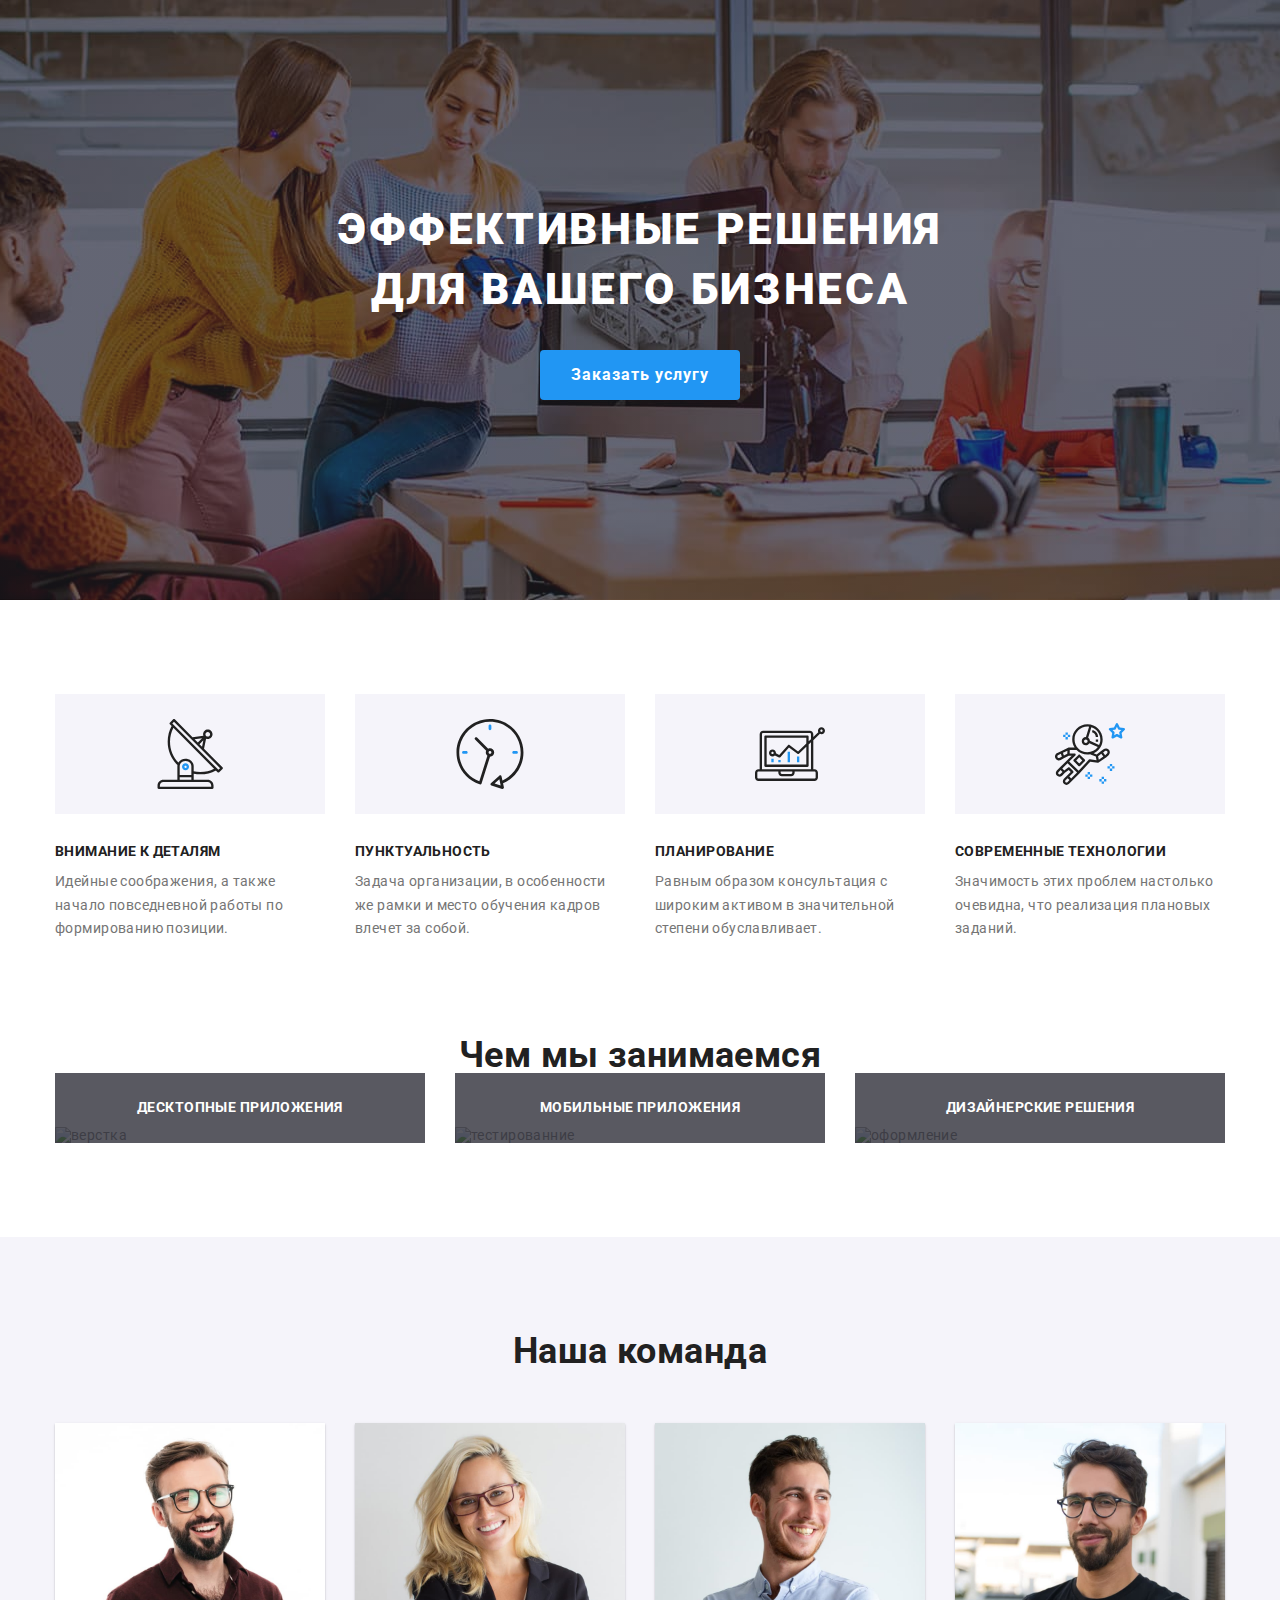
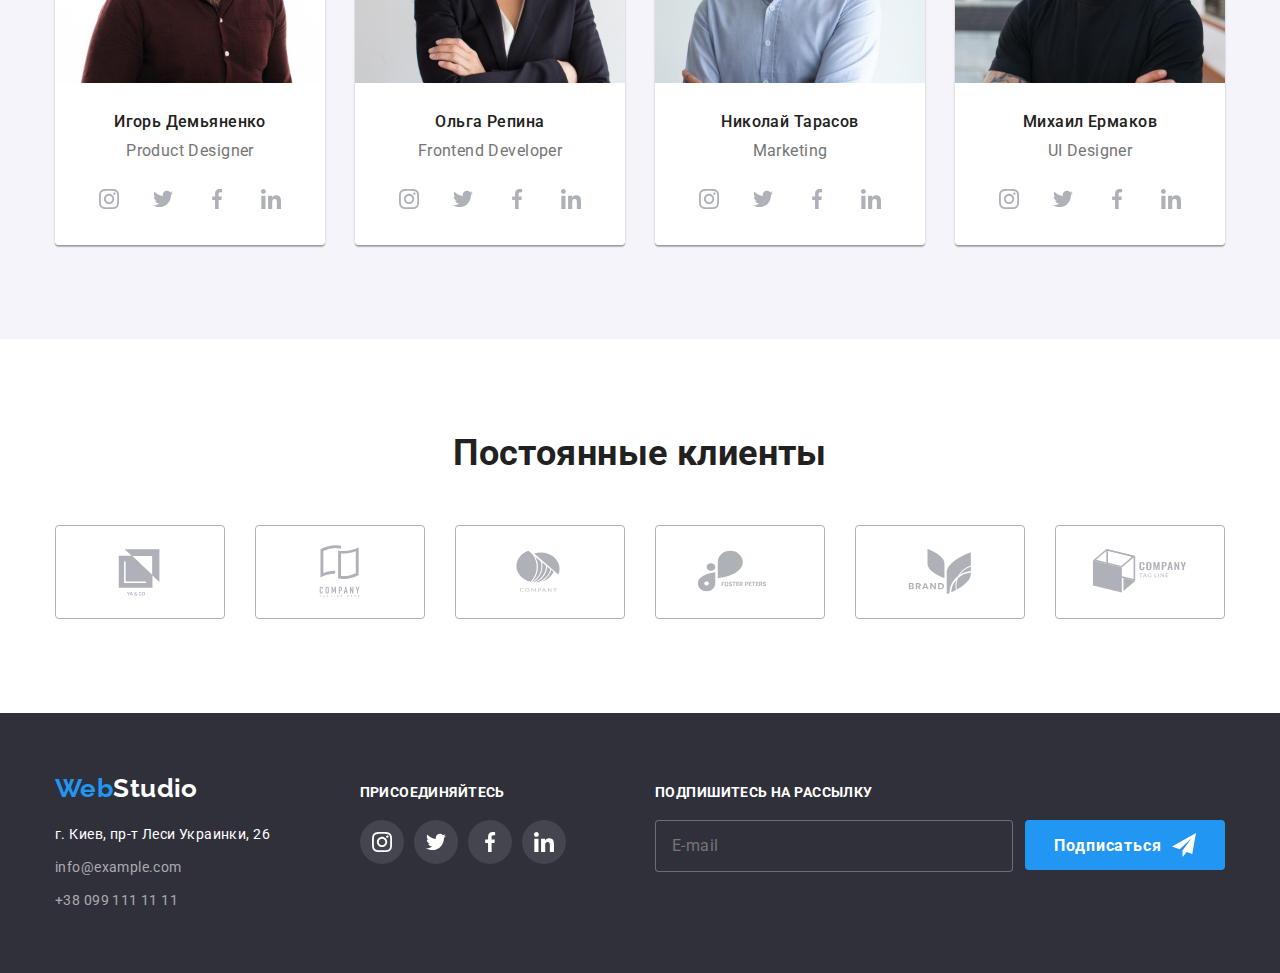
==== commit 0b997320: "team-complete" ====
--- a/index.html
+++ b/index.html
@@ -22,6 +22,7 @@
 
   <body>
     <!--Шапка сайта-->
+
     <!-- <header class="page-header">
       <div class="page-header__box container">
         <nav class="page-header__nav">
@@ -158,7 +159,21 @@
           <h2 class="section-title">Наша команда</h2>
           <ul class="team-list list">
             <li class="member">
-              <img src="./images/photo.jpg" alt="фото-Игоря" class="member__photo" width="270" />
+              <picture>
+                <source
+                  srcset="./images/photo1.jpg 1x, ./images/photo1-2x.jpg 2x"
+                  media="(min-width:1200px)"
+                />
+                <source
+                  srcset="./images/photo1-tab.jpg 1x, ./images/photo1-tab-2x.jpg 2x"
+                  media="(min-width:768px)"
+                />
+                <source
+                  srcset="./images/photo1-mob.jpg 1x, ./images/photo1-mob-2x.jpg 2x"
+                  media="(min-width:480px)"
+                />
+                <img src="./images/photo1-mob.jpg" alt="фото-Игоря" class="member__photo" />
+              </picture>
               <div class="member__data">
                 <h3 class="member__name">Игорь Демьяненко</h3>
                 <p class="member__position">Product Designer</p>
@@ -196,7 +211,21 @@
             </li>
 
             <li class="member">
-              <img src="./images/photo1.jpg" alt="фото-Ольги" class="photo" width="270" />
+              <picture>
+                <source
+                  srcset="./images/photo2.jpg 1x, ./images/photo2-2x.jpg 2x"
+                  media="(min-width:1200px)"
+                />
+                <source
+                  srcset="./images/photo2-tab.jpg 1x, ./images/photo2-tab-2x.jpg 2x"
+                  media="(min-width:768px)"
+                />
+                <source
+                  srcset="./images/photo2-mob.jpg 1x, ./images/photo2-mob-2x.jpg 2x"
+                  media="(min-width:480px)"
+                />
+                <img src="./images/photo2-mob.jpg" alt="фото-Ольги" class="member__photo" />
+              </picture>
               <div class="member__data">
                 <h3 class="member__name">Ольга Репина</h3>
                 <p class="member__position">Frontend Developer</p>
@@ -234,7 +263,22 @@
             </li>
 
             <li class="member">
-              <img src="./images/photo2.jpg" alt="фото-Николая" class="photo" width="270" />
+              <picture>
+                <source
+                  srcset="./images/photo3.jpg 1x, ./images/photo3-2x.jpg 2x"
+                  media="(min-width:1200px)"
+                />
+                <source
+                  srcset="./images/photo3-tab.jpg 1x, ./images/photo3-tab-2x.jpg 2x"
+                  media="(min-width:768px)"
+                />
+                <source
+                  srcset="./images/photo3-mob.jpg 1x, ./images/photo3-mob-2x.jpg 2x"
+                  media="(min-width:480px)"
+                />
+                <img src="./images/photo3-mob.jpg" alt="фото-Николая" class="member__photo" />
+              </picture>
+
               <div class="member__data">
                 <h3 class="member__name">Николай Тарасов</h3>
                 <p class="member__position">Marketing</p>
@@ -272,7 +316,22 @@
             </li>
 
             <li class="member">
-              <img src="./images/photo3.jpg" alt="фото-Михаила" class="photo" width="270" />
+              <picture>
+                <source
+                  srcset="./images/photo4.jpg 1x, ./images/photo4-2x.jpg 2x"
+                  media="(min-width:1200px)"
+                />
+                <source
+                  srcset="./images/photo4-tab.jpg 1x, ./images/photo4-tab-2x.jpg 2x"
+                  media="(min-width:768px)"
+                />
+                <source
+                  srcset="./images/photo4-mob.jpg 1x, ./images/photo4-mob-2x.jpg 2x"
+                  media="(min-width:480px)"
+                />
+                <img src="./images/photo4-mob.jpg" alt="фото-Михаила" class="member__photo" />
+              </picture>
+
               <div class="member__data">
                 <h3 class="member__name">Михаил Ермаков</h3>
                 <p class="member__position">UI Designer</p>
--- a/css/main.min.css
+++ b/css/main.min.css
@@ -1,2 +1,2 @@
-body{margin:0px;background-color:var(--primary-bgc);color:var(--primary-text-color);font-family:Roboto, sans-serif;letter-spacing:0.03em;font-size:14px}h1,h2,h3,h4,h5,h6,p,ul{margin:0px;padding:0px}img{display:block;max-width:100%;height:auto}.list{list-style:none}:root{--primary-text-color: #757575;--title-text-color: #212121;--accent-color: #2196f3;--footer-link-color: rgba(255, 255, 255, 0.6);--primary-bgc: #ffffff;--secondary-bgc: #2f303a;--team-bgc: #f5f4fa;--filters-color: #f5f4fa;--border-header-color: #ececec;--hero-bgc: #c4c4c4;--footer-icon-bgc: rgba(255, 255, 255, 0.1);--icon-color: #afb1b8;--buttom-hover-bg-color: #188ce8}.visually-hidden{position:absolute;clip:rect(0 0 0 0);width:1px;height:1px;margin:-1px}.logo{color:var(--title-text-color);font-family:Raleway, sans-serif;font-weight:700;font-size:26px;line-height:1.19;text-decoration:none}.logo__first-part{color:var(--accent-color)}.footer-section__logo{display:inline-block;margin-bottom:20px;color:var(--primary-bgc)}.section{padding-top:94px;padding-bottom:94px}.section-title{font-weight:700;font-size:36px;line-height:1.16;text-align:center;margin-bottom:50px;color:var(--title-text-color)}.container{width:100%;padding-right:15px;padding-left:15px;margin:0 auto}@media screen and (min-width: 480px){.container{width:480px}}@media screen and (min-width: 768px){.container{width:768px}}@media screen and (min-width: 1200px){.container{width:1200px}}.page-header{top:0px;width:100%;background-color:var(--primary-bgc);border-bottom:solid 1px;border-color:var(--border-header-color)}.page-header__box,.page-header__nav{display:flex;align-items:center}.site-nav{display:flex;margin-left:93px}.site-nav__item:not(:last-child){margin-right:50px}.site-nav__link{display:block;padding-top:32px;padding-bottom:32px;transition:color 250ms cubic-bezier(0.4, 0, 0.2, 1);color:var(--title-text-color);font-weight:500;line-height:1.14;letter-spacing:0.02em;text-decoration:none}.site-nav__link:hover,.site-nav__link:focus{color:var(--accent-color)}.site-nav__link--current{position:relative;color:var(--accent-color)}.site-nav__link--current::after{content:'';position:absolute;display:block;bottom:0px;width:100%;height:4px;border-radius:2px;background-color:var(--accent-color)}.header-contacts{display:flex;margin-left:auto}.header-contacts__item:not(:last-child){margin-right:50px}.header-contacts__link{display:flex;justify-content:center;align-items:center;transition:color 250ms cubic-bezier(0.4, 0, 0.2, 1);color:var(--primary-text-color);font-weight:500;line-height:1.14;letter-spacing:0.02em;text-decoration:none}.header-contacts__link:hover,.header-contacts__link:focus{color:var(--accent-color)}.header-contacts__icon{fill:currentColor;margin-right:10px}.hero{margin:0 auto;text-align:center;background-color:var(--secondary-bgc);max-width:1600px;padding-top:118px;padding-bottom:118px;background-repeat:no-repeat;background-position:center;background-size:cover}@media screen and (max-width: 767px){.hero{background-image:linear-gradient(to right, rgba(47,48,58,0.4), rgba(47,48,58,0.4)),url(../images/hero-img-mob.jpg)}}@media screen and (max-width: 767px) and (min-device-pixel-ratio: 2), screen and (max-width: 767px) and (min-resolution: 192dpi), screen and (max-width: 767px) and (min-resolution: 2dppx){.hero{background-image:linear-gradient(to right, rgba(47,48,58,0.4), rgba(47,48,58,0.4)),url(../images/hero-img-mob-2x.jpg)}}@media screen and (min-width: 768px){.hero{background-image:linear-gradient(to right, rgba(47,48,58,0.4), rgba(47,48,58,0.4)),url(../images/hero-img-tab.jpg)}}@media screen and (min-width: 768px) and (min-device-pixel-ratio: 2), screen and (min-width: 768px) and (min-resolution: 192dpi), screen and (min-width: 768px) and (min-resolution: 2dppx){.hero{background-image:linear-gradient(to right, rgba(47,48,58,0.4), rgba(47,48,58,0.4)),url(../images/hero-img-tab-2x.jpg)}}@media screen and (min-width: 1200px){.hero{padding-top:200px;padding-bottom:200px;background-image:linear-gradient(to right, rgba(47,48,58,0.4), rgba(47,48,58,0.4)),url(../images/hero-img.jpg)}}@media screen and (min-width: 1200px) and (min-device-pixel-ratio: 2), screen and (min-width: 1200px) and (min-resolution: 192dpi), screen and (min-width: 1200px) and (min-resolution: 2dppx){.hero{background-image:linear-gradient(to right, rgba(47,48,58,0.4), rgba(47,48,58,0.4)),url(../images/hero-img-2x.jpg)}}.hero__title{margin-bottom:30px;font-weight:900;font-size:26px;line-height:1.62;text-transform:uppercase;letter-spacing:0.06em;color:var(--primary-bgc)}@media screen and (min-width: 1200px){.hero__title{font-size:44px;line-height:1.36}}.button{width:200px;height:50px;border:0px;font-weight:700;font-size:16px;line-height:1.87;letter-spacing:0.06em;border-radius:4px;color:var(--primary-bgc);background-color:var(--accent-color);transition:background-color 250ms cubic-bezier(0.4, 0, 0.2, 1),box-shadow 250ms cubic-bezier(0.4, 0, 0.2, 1)}.button:focus,.button:hover{background-color:var(--buttom-hover-bg-color);box-shadow:0px 4px 4px rgba(0,0,0,0.15)}.footer-section__button{display:flex;align-items:center;justify-content:center}@media screen and (max-width: 1199px){.footer-section__button{margin:0 auto}}.button__icon{margin-left:10px;fill:currentColor}.features-list{margin-bottom:-30px}@media screen and (min-width: 768px){.features-list{display:flex;flex-wrap:wrap;margin:-15px}}.features-list__item{width:100%;margin-bottom:30px}@media screen and (min-width: 768px){.features-list__item{width:calc((100% - 4 * 15px) / 2);margin:15px}}@media screen and (min-width: 1200px){.features-list__item{width:calc((100% - 8 * 15px) / 4)}}.features-list__box{display:flex;align-items:center;justify-content:center;padding-top:25px;padding-bottom:25px;margin-bottom:30px;background-color:#f5f4fa}.features-list__title{margin-bottom:10px;font-weight:700;font-size:14px;line-height:1.14;text-transform:uppercase;color:var(--title-text-color)}@media screen and (max-width: 767px){.features-list__title{text-align:center}}.features-list__text{line-height:1.71}.service-section{padding-top:0}@media screen and (max-width: 1199px){.service-section{display:none}}.service-list{display:flex}.service-card{position:relative}.service-card:not(:last-child){margin-right:30px}.service-card__thumb{position:absolute;left:0px;bottom:0px;display:flex;align-items:center;justify-content:center;width:100%;min-height:70px;background:rgba(47,48,58,0.8)}.service-card__name{font-weight:700;font-size:14px;line-height:1.14;color:var(--primary-bgc)}.team-section{background-color:var(--team-bgc)}.team-list{margin-bottom:-30px}@media screen and (min-width: 768px){.team-list{display:flex;flex-wrap:wrap;margin:-15px}}.member{width:100%;margin-bottom:30px;text-align:center;box-shadow:0px 1px 3px rgba(0,0,0,0.12),0px 1px 1px rgba(0,0,0,0.14),0px 2px 1px rgba(0,0,0,0.2);border-radius:0px 0px 4px 4px}@media screen and (min-width: 768px){.member{width:calc((100% - 4 * 15px) / 2);margin:15px}}@media screen and (min-width: 1200px){.member{width:calc((100% - 8 * 15px) / 4);margin:15px}}.member__data{display:flex;flex-direction:column;align-items:center;justify-content:center;padding-top:30px;padding-bottom:24px;border-radius:0px 0px 4px 4px;background-color:var(--primary-bgc)}.member__name{font-weight:500;font-size:16px;line-height:1.18;margin-bottom:10px;color:var(--title-text-color)}.member__position{font-size:16px;line-height:1.18;margin-bottom:16px}.networks-list{display:flex}.networks-list--centr{justify-content:center}.networks-list__item{display:flex;justify-content:center;align-items:center;width:44px;height:44px}.networks-list__item:not(:last-child){margin-right:10px}.networks-list__link{display:flex;justify-content:center;align-items:center;width:100%;height:100%;border-radius:50%;color:var(--icon-color);transition:background-color 250ms cubic-bezier(0.4, 0, 0.2, 1),color 250ms cubic-bezier(0.4, 0, 0.2, 1)}.networks-list__link:hover,.networks-list__link:focus{color:var(--primary-bgc);background-color:var(--accent-color)}.networks-list__link--grey-bgc{background-color:var(--footer-icon-bgc);color:var(--primary-bgc)}.networks-list__icon{width:20px;height:20px;fill:currentColor}.clients-list{display:flex;flex-wrap:wrap;margin:-15px}.client{width:calc((100% - 4 * 15px) / 2);margin:15px}@media screen and (min-width: 768px){.client{width:calc((100% - 6 * 15px) / 3)}}@media screen and (min-width: 1200px){.client{width:calc((100% - 12 * 15px) / 6)}}.client__link{display:flex;justify-content:center;align-items:center;padding-top:16px;padding-bottom:16px;color:var(--icon-color);border:1px solid;border-radius:4px;transition:color 250ms cubic-bezier(0.4, 0, 0.2, 1)}.client__link:hover,.client__link:focus{color:var(--accent-color)}.client__icon{width:106px;height:60px;fill:currentColor}.footer-section{padding-top:60px;padding-bottom:60px;background-color:var(--secondary-bgc)}@media screen and (max-width: 1199px){.footer-section{text-align:center}}.footer-section-container{display:flex;align-items:baseline}@media screen and (max-width: 1199px){.footer-section-container{flex-wrap:wrap;justify-content:space-around}}@media screen and (min-width: 1200px){.footer-section-container{justify-content:space-between}}@media screen and (max-width: 767px){.box-addres{width:100%}}@media screen and (max-width: 1199px){.box-addres{margin-bottom:60px}}@media screen and (max-width: 767px){.box-networks{width:100%;margin-bottom:60px}}@media screen and (max-width: 1199px){.box-form{width:100%}}.address{font-style:normal;font-weight:400;line-height:1.71;color:var(--primary-bgc)}.footer-contacts-list__item:not(:last-child){margin-bottom:9px}.footer-contacts-list__link{font-style:normal;font-weight:400;line-height:1.71;text-decoration:none;color:var(--footer-link-color);transition:color 250ms cubic-bezier(0.4, 0, 0.2, 1)}.footer-contacts-list__link:hover,.footer-contacts-list__link:focus{color:var(--primary-bgc)}.footer-box__title{margin-bottom:20px;font-weight:700;font-size:14px;line-height:1.14;letter-spacing:0.03em;color:var(--primary-bgc)}@media screen and (min-width: 1200px){.footer-form{display:flex}}.footer-form__input{padding:15px 16px;font-size:16px;line-height:1.25;letter-spacing:0.03em;border:1px solid rgba(255,255,255,0.3);border-radius:4px;background-color:var(--secondary-bgc);color:var(--footer-link-color)}@media screen and (max-width: 1199px){.footer-form__input{width:100%;max-width:450px;margin-bottom:20px}}@media screen and (min-width: 1200px){.footer-form__input{margin-right:12px;min-width:358px}}.backdrop{position:fixed;top:0px;left:0px;height:100vh;width:100vw;background-color:rgba(0,0,0,0.2);opacity:1;transition:opacity 250ms cubic-bezier(0.4, 0, 0.2, 1)}.backdrop.is-hidden{opacity:0;pointer-events:none}.backdrop.is-hidden .modal{transform:translate(-50%, -50%) scale(5)}.modal{position:absolute;top:50%;left:50%;transform:translate(-50%, -50%) scale(1);min-width:528px;min-height:581px;padding:40px 39px 40px 41px;background-color:var(--primary-bgc);transition:transform 250ms cubic-bezier(0.4, 0, 0.2, 1)}.form{display:flex;flex-direction:column;align-items:center;justify-content:center;width:448px}.form__title{display:block;margin-bottom:12px;font-size:20px;line-height:1.15;text-align:center;color:var(--title-text-color)}.form-group{width:100%}.form__name{display:block;margin-bottom:4px;font-size:12px;line-height:1.16;letter-spacing:0.01em;color:var(--primary-text-color)}.form__box{position:relative;margin-bottom:10px;color:#212121}.form__input{width:100%;padding:11px 12px;padding-left:29px;border:1px solid rgba(33,33,33,0.2);border-radius:4px;outline:none;transition:border 250ms cubic-bezier(0.4, 0, 0.2, 1)}.form__input:focus{border:1px solid var(--accent-color)}.comments-area{width:100%;height:120px;resize:none;padding:12px 16px;margin-bottom:20px}.comments-area::placeholder{font-size:12px;line-height:1.16;letter-spacing:0.01em;color:rgba(117,117,117,0.5)}.form__icon{position:absolute;top:50%;left:12px;transform:translateY(-50%);fill:currentColor;transition:color 250ms cubic-bezier(0.4, 0, 0.2, 1)}.form__box:focus-within>.form__icon{color:var(--accent-color)}.checkbox{display:flex;align-items:center;justify-content:center;margin-bottom:30px}.checkbox__icon{display:flex;align-items:center;justify-content:center;width:16px;height:15px;margin-right:7px;border:2px solid #212121;border-radius:2px;transition:background-color 250ms cubic-bezier(0.4, 0, 0.2, 1),border 250ms cubic-bezier(0.4, 0, 0.2, 1)}.checkbox__check-area:checked+.checkbox__icon{border:0;background-color:var(--accent-color)}.checkbox__icon--check{fill:#ffffff}.checkbox__text{font-size:14px;line-height:1.71;letter-spacing:0.03em;margin-right:5px;color:var(--primary-text-color)}.checkbox__text--blue{margin-right:0;color:var(--accent-color);transition:color 250ms cubic-bezier(0.4, 0, 0.2, 1)}.checkbox__text--blue:hover,.checkbox__text--blue:focus{color:var(--buttom-hover-bg-color)}.button-close{position:absolute;top:8px;right:8px;display:flex;justify-content:center;align-items:center;width:30px;height:30px;padding:0px;background-color:#fff;border:1px solid rgba(0,0,0,0.1);border-radius:50%;transition:color 250ms cubic-bezier(0.4, 0, 0.2, 1)}.button-close:focus,.button-close:hover{color:var(--accent-color)}.button-close__icon{fill:currentColor}.filters-list{display:flex;justify-content:center;margin-bottom:50px}.filters-list__item:not(:last-child){margin-right:8px}.filters-list__button{padding:6px 22px;font-family:inherit;font-weight:500;font-size:16px;line-height:1.62;letter-spacing:0.03em;border:0px;border-radius:4px;transition:color 250ms cubic-bezier(0.4, 0, 0.2, 1),background-color 250ms cubic-bezier(0.4, 0, 0.2, 1),box-shadow 250ms cubic-bezier(0.4, 0, 0.2, 1);background-color:var(--filters-color);color:var(--title-text-color)}.filters-list__button:focus,.filters-list__button:hover{color:var(--primary-bgc);background-color:var(--accent-color);box-shadow:0px 3px 1px rgba(0,0,0,0.1),0px 1px 2px rgba(0,0,0,0.08),0px 2px 2px rgba(0,0,0,0.12)}.projects-list{display:flex;flex-wrap:wrap}.project{width:370px}.project:not(:nth-child(3n)){margin-right:30px}.project:not(:nth-last-child(-n+3)){margin-bottom:30px}.project-thumb{position:relative;overflow:hidden}.project-thumb__overlay{position:absolute;top:0px;left:0px;width:100%;height:100%;padding:63px 24px;transform:translateY(100%);transition:transform 250ms cubic-bezier(0.4, 0, 0.2, 1);background-color:rgba(33,150,243,0.9)}.project__link:hover .project-thumb__overlay{transform:translateY(0)}.project-thumb__text{font-family:Roboto;font-style:normal;font-weight:normal;font-size:18px;line-height:1.55;color:var(--primary-bgc)}.project__description{box-sizing:border-box;padding:20px 24px;background-color:var(--primary-bgc);border:1px solid #eeeeee}.project__title{margin-bottom:4px;color:var(--title-text-color);font-style:normal;font-weight:700;font-size:18px;line-height:2;letter-spacing:0.06em}.project__link{display:block;text-decoration:none;transition:box-shadow 250ms cubic-bezier(0.4, 0, 0.2, 1)}.project__link:hover,.project__link:focus{box-shadow:0px 1px 1px rgba(0,0,0,0.12),0px 4px 4px rgba(0,0,0,0.06),1px 4px 6px rgba(0,0,0,0.16)}.project__name{color:var(--primary-text-color);font-size:16px;line-height:1.87}
+body{margin:0px;font-family:Roboto, sans-serif;letter-spacing:0.03em;font-size:14px;background-color:var(--primary-bgc);color:var(--primary-text-color)}h1,h2,h3,h4,h5,h6,p,ul{margin:0px;padding:0px}img{display:block;max-width:100%}.list{list-style:none}:root{--primary-text-color: #757575;--title-text-color: #212121;--accent-color: #2196f3;--footer-link-color: rgba(255, 255, 255, 0.6);--primary-bgc: #ffffff;--secondary-bgc: #2f303a;--team-bgc: #f5f4fa;--filters-color: #f5f4fa;--border-header-color: #ececec;--hero-bgc: #c4c4c4;--footer-icon-bgc: rgba(255, 255, 255, 0.1);--icon-color: #afb1b8;--buttom-hover-bg-color: #188ce8}.visually-hidden{position:absolute;clip:rect(0 0 0 0);width:1px;height:1px;margin:-1px}.logo{color:var(--title-text-color);font-family:Raleway, sans-serif;font-weight:700;font-size:26px;line-height:1.19;text-decoration:none}.logo__first-part{color:var(--accent-color)}.footer-section__logo{display:inline-block;margin-bottom:20px;color:var(--primary-bgc)}.section{padding-top:94px;padding-bottom:94px}.section-title{font-weight:700;font-size:36px;line-height:1.16;text-align:center;margin-bottom:50px;color:var(--title-text-color)}.container{width:100%;padding-right:15px;padding-left:15px;margin:0 auto}@media screen and (min-width: 480px){.container{width:480px}}@media screen and (min-width: 768px){.container{width:768px}}@media screen and (min-width: 1200px){.container{width:1200px}}.page-header{top:0px;width:100%;background-color:var(--primary-bgc);border-bottom:solid 1px;border-color:var(--border-header-color)}.page-header__box,.page-header__nav{display:flex;align-items:center}.site-nav{display:flex;margin-left:93px}.site-nav__item:not(:last-child){margin-right:50px}.site-nav__link{display:block;padding-top:32px;padding-bottom:32px;transition:color 250ms cubic-bezier(0.4, 0, 0.2, 1);color:var(--title-text-color);font-weight:500;line-height:1.14;letter-spacing:0.02em;text-decoration:none}.site-nav__link:hover,.site-nav__link:focus{color:var(--accent-color)}.site-nav__link--current{position:relative;color:var(--accent-color)}.site-nav__link--current::after{content:'';position:absolute;display:block;bottom:0px;width:100%;height:4px;border-radius:2px;background-color:var(--accent-color)}.header-contacts{display:flex;margin-left:auto}.header-contacts__item:not(:last-child){margin-right:50px}.header-contacts__link{display:flex;justify-content:center;align-items:center;transition:color 250ms cubic-bezier(0.4, 0, 0.2, 1);color:var(--primary-text-color);font-weight:500;line-height:1.14;letter-spacing:0.02em;text-decoration:none}.header-contacts__link:hover,.header-contacts__link:focus{color:var(--accent-color)}.header-contacts__icon{fill:currentColor;margin-right:10px}.hero{margin:0 auto;text-align:center;background-color:var(--secondary-bgc);max-width:1600px;padding-top:118px;padding-bottom:118px;background-repeat:no-repeat;background-position:center;background-size:cover}@media screen and (max-width: 767px){.hero{background-image:linear-gradient(to right, rgba(47,48,58,0.4), rgba(47,48,58,0.4)),url(../images/hero-img-mob.jpg)}}@media screen and (max-width: 767px) and (min-device-pixel-ratio: 2), screen and (max-width: 767px) and (min-resolution: 192dpi), screen and (max-width: 767px) and (min-resolution: 2dppx){.hero{background-image:linear-gradient(to right, rgba(47,48,58,0.4), rgba(47,48,58,0.4)),url(../images/hero-img-mob-2x.jpg)}}@media screen and (min-width: 768px){.hero{background-image:linear-gradient(to right, rgba(47,48,58,0.4), rgba(47,48,58,0.4)),url(../images/hero-img-tab.jpg)}}@media screen and (min-width: 768px) and (min-device-pixel-ratio: 2), screen and (min-width: 768px) and (min-resolution: 192dpi), screen and (min-width: 768px) and (min-resolution: 2dppx){.hero{background-image:linear-gradient(to right, rgba(47,48,58,0.4), rgba(47,48,58,0.4)),url(../images/hero-img-tab-2x.jpg)}}@media screen and (min-width: 1200px){.hero{padding-top:200px;padding-bottom:200px;background-image:linear-gradient(to right, rgba(47,48,58,0.4), rgba(47,48,58,0.4)),url(../images/hero-img.jpg)}}@media screen and (min-width: 1200px) and (min-device-pixel-ratio: 2), screen and (min-width: 1200px) and (min-resolution: 192dpi), screen and (min-width: 1200px) and (min-resolution: 2dppx){.hero{background-image:linear-gradient(to right, rgba(47,48,58,0.4), rgba(47,48,58,0.4)),url(../images/hero-img-2x.jpg)}}.hero__title{margin-bottom:30px;font-weight:900;font-size:26px;line-height:1.62;text-transform:uppercase;letter-spacing:0.06em;color:var(--primary-bgc)}@media screen and (min-width: 1200px){.hero__title{font-size:44px;line-height:1.36}}.button{width:200px;height:50px;border:0px;font-weight:700;font-size:16px;line-height:1.87;letter-spacing:0.06em;border-radius:4px;color:var(--primary-bgc);background-color:var(--accent-color);transition:background-color 250ms cubic-bezier(0.4, 0, 0.2, 1),box-shadow 250ms cubic-bezier(0.4, 0, 0.2, 1)}.button:focus,.button:hover{background-color:var(--buttom-hover-bg-color);box-shadow:0px 4px 4px rgba(0,0,0,0.15)}.footer-section__button{display:flex;align-items:center;justify-content:center}@media screen and (max-width: 1199px){.footer-section__button{margin:0 auto}}.button__icon{margin-left:10px;fill:currentColor}.features-list{margin-bottom:-30px}@media screen and (min-width: 768px){.features-list{display:flex;flex-wrap:wrap;margin:-15px}}.features-list__item{width:100%;margin-bottom:30px}@media screen and (min-width: 768px){.features-list__item{width:calc((100% - 4 * 15px) / 2);margin:15px}}@media screen and (min-width: 1200px){.features-list__item{width:calc((100% - 8 * 15px) / 4)}}.features-list__box{display:flex;align-items:center;justify-content:center;padding-top:25px;padding-bottom:25px;margin-bottom:30px;background-color:#f5f4fa}.features-list__title{margin-bottom:10px;font-weight:700;font-size:14px;line-height:1.14;text-transform:uppercase;color:var(--title-text-color)}@media screen and (max-width: 767px){.features-list__title{text-align:center}}.features-list__text{line-height:1.71}.service-section{padding-top:0}@media screen and (max-width: 1199px){.service-section{display:none}}.service-list{display:flex}.service-card{position:relative}.service-card:not(:last-child){margin-right:30px}.service-card__thumb{position:absolute;left:0px;bottom:0px;display:flex;align-items:center;justify-content:center;width:100%;min-height:70px;background:rgba(47,48,58,0.8)}.service-card__name{font-weight:700;font-size:14px;line-height:1.14;color:var(--primary-bgc)}.team-section{background-color:var(--team-bgc)}.team-list{margin-bottom:-30px}@media screen and (min-width: 768px){.team-list{display:flex;flex-wrap:wrap;margin:-15px}}.member{width:100%;margin-bottom:30px;text-align:center;box-shadow:0px 1px 3px rgba(0,0,0,0.12),0px 1px 1px rgba(0,0,0,0.14),0px 2px 1px rgba(0,0,0,0.2);border-radius:0px 0px 4px 4px}@media screen and (min-width: 768px){.member{width:calc((100% - 4 * 15px) / 2);margin:15px}}@media screen and (min-width: 1200px){.member{width:calc((100% - 8 * 15px) / 4);margin:15px}}.member__data{display:flex;flex-direction:column;align-items:center;justify-content:center;padding-top:30px;padding-bottom:24px;border-radius:0px 0px 4px 4px;background-color:var(--primary-bgc)}.member__name{font-weight:500;font-size:16px;line-height:1.18;margin-bottom:10px;color:var(--title-text-color)}.member__position{font-size:16px;line-height:1.18;margin-bottom:16px}.networks-list{display:flex}.networks-list--centr{justify-content:center}.networks-list__item{display:flex;justify-content:center;align-items:center;width:44px;height:44px}.networks-list__item:not(:last-child){margin-right:10px}.networks-list__link{display:flex;justify-content:center;align-items:center;width:100%;height:100%;border-radius:50%;color:var(--icon-color);transition:background-color 250ms cubic-bezier(0.4, 0, 0.2, 1),color 250ms cubic-bezier(0.4, 0, 0.2, 1)}.networks-list__link:hover,.networks-list__link:focus{color:var(--primary-bgc);background-color:var(--accent-color)}.networks-list__link--grey-bgc{background-color:var(--footer-icon-bgc);color:var(--primary-bgc)}.networks-list__icon{width:20px;height:20px;fill:currentColor}.clients-list{display:flex;flex-wrap:wrap;margin:-15px}.client{width:calc((100% - 4 * 15px) / 2);margin:15px}@media screen and (min-width: 768px){.client{width:calc((100% - 6 * 15px) / 3)}}@media screen and (min-width: 1200px){.client{width:calc((100% - 12 * 15px) / 6)}}.client__link{display:flex;justify-content:center;align-items:center;padding-top:16px;padding-bottom:16px;color:var(--icon-color);border:1px solid;border-radius:4px;transition:color 250ms cubic-bezier(0.4, 0, 0.2, 1)}.client__link:hover,.client__link:focus{color:var(--accent-color)}.client__icon{width:106px;height:60px;fill:currentColor}.footer-section{padding-top:60px;padding-bottom:60px;background-color:var(--secondary-bgc)}@media screen and (max-width: 1199px){.footer-section{text-align:center}}.footer-section-container{display:flex;align-items:baseline}@media screen and (max-width: 1199px){.footer-section-container{flex-wrap:wrap;justify-content:space-around}}@media screen and (min-width: 1200px){.footer-section-container{justify-content:space-between}}@media screen and (max-width: 767px){.box-addres{width:100%}}@media screen and (max-width: 1199px){.box-addres{margin-bottom:60px}}@media screen and (max-width: 767px){.box-networks{width:100%;margin-bottom:60px}}@media screen and (max-width: 1199px){.box-form{width:100%}}.address{font-style:normal;font-weight:400;line-height:1.71;color:var(--primary-bgc)}.footer-contacts-list__item:not(:last-child){margin-bottom:9px}.footer-contacts-list__link{font-style:normal;font-weight:400;line-height:1.71;text-decoration:none;color:var(--footer-link-color);transition:color 250ms cubic-bezier(0.4, 0, 0.2, 1)}.footer-contacts-list__link:hover,.footer-contacts-list__link:focus{color:var(--primary-bgc)}.footer-box__title{margin-bottom:20px;font-weight:700;font-size:14px;line-height:1.14;letter-spacing:0.03em;color:var(--primary-bgc)}@media screen and (min-width: 1200px){.footer-form{display:flex}}.footer-form__input{padding:15px 16px;font-size:16px;line-height:1.25;letter-spacing:0.03em;border:1px solid rgba(255,255,255,0.3);border-radius:4px;background-color:var(--secondary-bgc);color:var(--footer-link-color)}@media screen and (max-width: 1199px){.footer-form__input{width:100%;max-width:450px;margin-bottom:20px}}@media screen and (min-width: 1200px){.footer-form__input{margin-right:12px;min-width:358px}}.backdrop{position:fixed;top:0px;left:0px;height:100vh;width:100vw;background-color:rgba(0,0,0,0.2);opacity:1;transition:opacity 250ms cubic-bezier(0.4, 0, 0.2, 1)}.backdrop.is-hidden{opacity:0;pointer-events:none}.backdrop.is-hidden .modal{transform:translate(-50%, -50%) scale(5)}.modal{position:absolute;top:50%;left:50%;transform:translate(-50%, -50%) scale(1);min-width:528px;min-height:581px;padding:40px 39px 40px 41px;background-color:var(--primary-bgc);transition:transform 250ms cubic-bezier(0.4, 0, 0.2, 1)}.form{display:flex;flex-direction:column;align-items:center;justify-content:center;width:448px}.form__title{display:block;margin-bottom:12px;font-size:20px;line-height:1.15;text-align:center;color:var(--title-text-color)}.form-group{width:100%}.form__name{display:block;margin-bottom:4px;font-size:12px;line-height:1.16;letter-spacing:0.01em;color:var(--primary-text-color)}.form__box{position:relative;margin-bottom:10px;color:#212121}.form__input{width:100%;padding:11px 12px;padding-left:29px;border:1px solid rgba(33,33,33,0.2);border-radius:4px;outline:none;transition:border 250ms cubic-bezier(0.4, 0, 0.2, 1)}.form__input:focus{border:1px solid var(--accent-color)}.comments-area{width:100%;height:120px;resize:none;padding:12px 16px;margin-bottom:20px}.comments-area::placeholder{font-size:12px;line-height:1.16;letter-spacing:0.01em;color:rgba(117,117,117,0.5)}.form__icon{position:absolute;top:50%;left:12px;transform:translateY(-50%);fill:currentColor;transition:color 250ms cubic-bezier(0.4, 0, 0.2, 1)}.form__box:focus-within>.form__icon{color:var(--accent-color)}.checkbox{display:flex;align-items:center;justify-content:center;margin-bottom:30px}.checkbox__icon{display:flex;align-items:center;justify-content:center;width:16px;height:15px;margin-right:7px;border:2px solid #212121;border-radius:2px;transition:background-color 250ms cubic-bezier(0.4, 0, 0.2, 1),border 250ms cubic-bezier(0.4, 0, 0.2, 1)}.checkbox__check-area:checked+.checkbox__icon{border:0;background-color:var(--accent-color)}.checkbox__icon--check{fill:#ffffff}.checkbox__text{font-size:14px;line-height:1.71;letter-spacing:0.03em;margin-right:5px;color:var(--primary-text-color)}.checkbox__text--blue{margin-right:0;color:var(--accent-color);transition:color 250ms cubic-bezier(0.4, 0, 0.2, 1)}.checkbox__text--blue:hover,.checkbox__text--blue:focus{color:var(--buttom-hover-bg-color)}.button-close{position:absolute;top:8px;right:8px;display:flex;justify-content:center;align-items:center;width:30px;height:30px;padding:0px;background-color:#fff;border:1px solid rgba(0,0,0,0.1);border-radius:50%;transition:color 250ms cubic-bezier(0.4, 0, 0.2, 1)}.button-close:focus,.button-close:hover{color:var(--accent-color)}.button-close__icon{fill:currentColor}.filters-list{display:flex;justify-content:center;margin-bottom:50px}.filters-list__item:not(:last-child){margin-right:8px}.filters-list__button{padding:6px 22px;font-family:inherit;font-weight:500;font-size:16px;line-height:1.62;letter-spacing:0.03em;border:0px;border-radius:4px;transition:color 250ms cubic-bezier(0.4, 0, 0.2, 1),background-color 250ms cubic-bezier(0.4, 0, 0.2, 1),box-shadow 250ms cubic-bezier(0.4, 0, 0.2, 1);background-color:var(--filters-color);color:var(--title-text-color)}.filters-list__button:focus,.filters-list__button:hover{color:var(--primary-bgc);background-color:var(--accent-color);box-shadow:0px 3px 1px rgba(0,0,0,0.1),0px 1px 2px rgba(0,0,0,0.08),0px 2px 2px rgba(0,0,0,0.12)}.projects-list{display:flex;flex-wrap:wrap}.project{width:370px}.project:not(:nth-child(3n)){margin-right:30px}.project:not(:nth-last-child(-n+3)){margin-bottom:30px}.project-thumb{position:relative;overflow:hidden}.project-thumb__overlay{position:absolute;top:0px;left:0px;width:100%;height:100%;padding:63px 24px;transform:translateY(100%);transition:transform 250ms cubic-bezier(0.4, 0, 0.2, 1);background-color:rgba(33,150,243,0.9)}.project__link:hover .project-thumb__overlay{transform:translateY(0)}.project-thumb__text{font-family:Roboto;font-style:normal;font-weight:normal;font-size:18px;line-height:1.55;color:var(--primary-bgc)}.project__description{box-sizing:border-box;padding:20px 24px;background-color:var(--primary-bgc);border:1px solid #eeeeee}.project__title{margin-bottom:4px;color:var(--title-text-color);font-style:normal;font-weight:700;font-size:18px;line-height:2;letter-spacing:0.06em}.project__link{display:block;text-decoration:none;transition:box-shadow 250ms cubic-bezier(0.4, 0, 0.2, 1)}.project__link:hover,.project__link:focus{box-shadow:0px 1px 1px rgba(0,0,0,0.12),0px 4px 4px rgba(0,0,0,0.06),1px 4px 6px rgba(0,0,0,0.16)}.project__name{color:var(--primary-text-color);font-size:16px;line-height:1.87}
 /*# sourceMappingURL=main.min.css.map */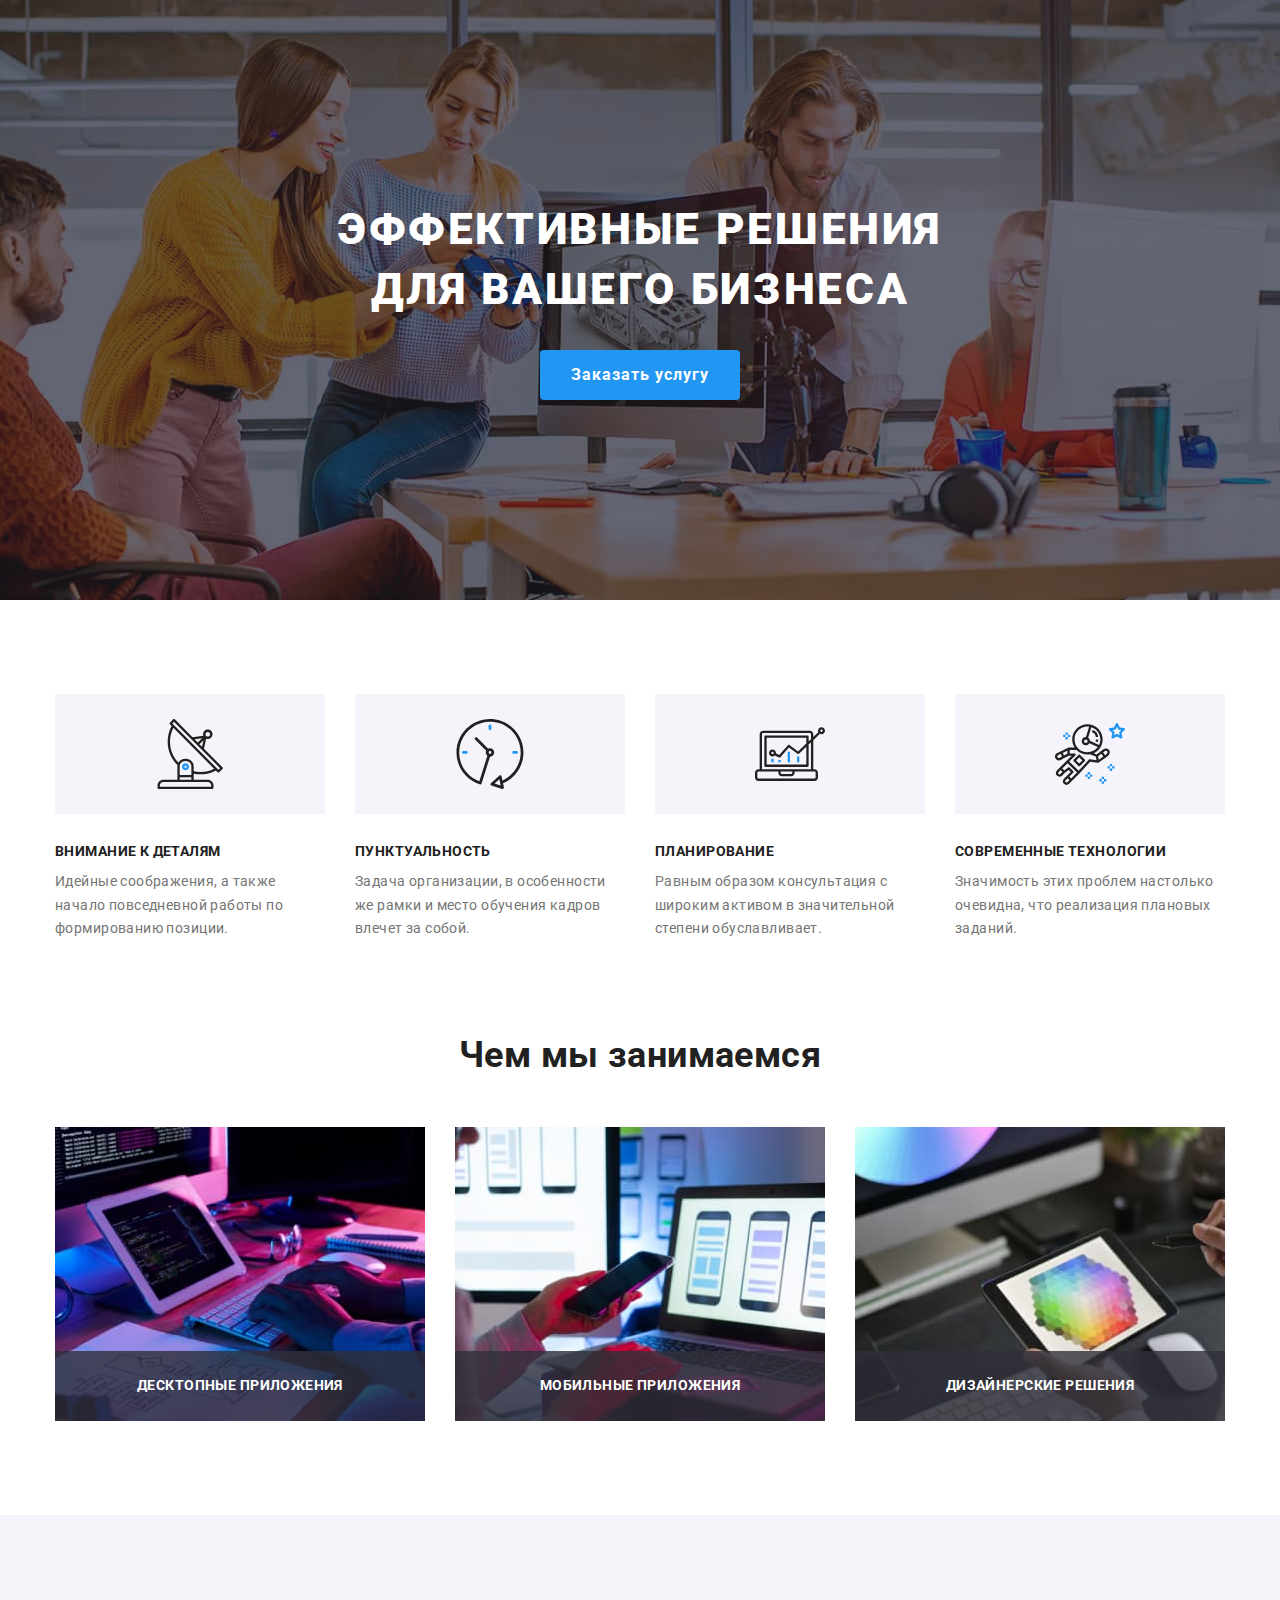
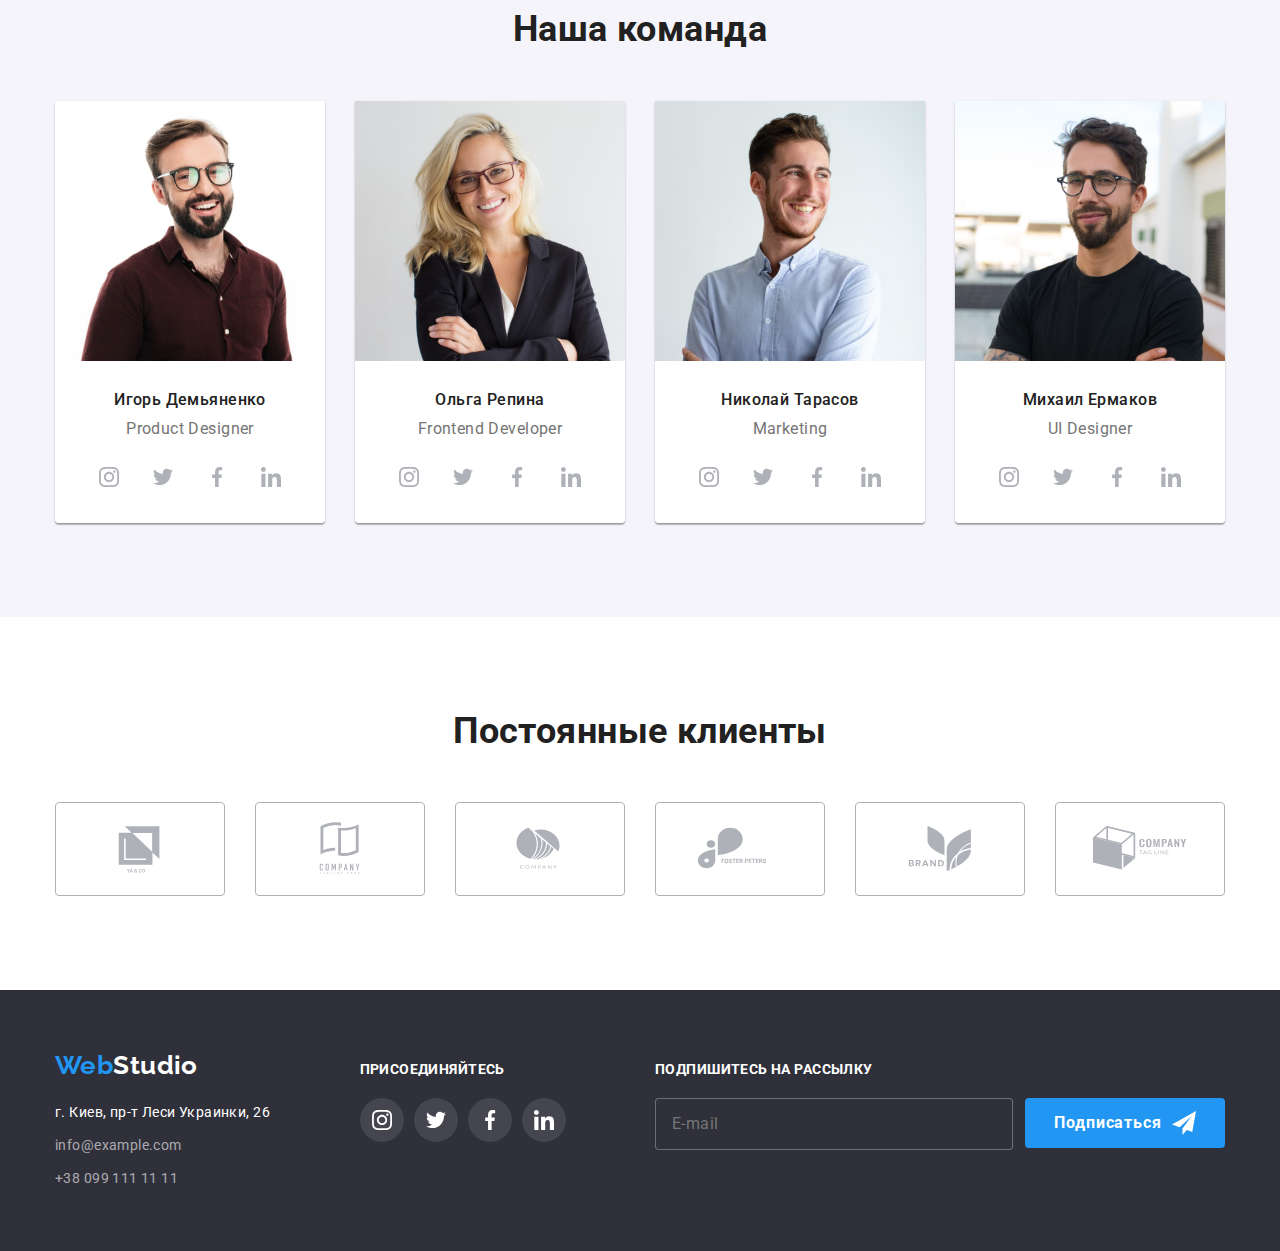
==== commit 4bef2d7b: "team-complete" ====
--- a/index.html
+++ b/index.html
@@ -132,19 +132,38 @@
           <h2 class="section-title">Чем мы занимаемся</h2>
           <ul class="service-list list">
             <li class="service-card">
-              <img src="./images/img.jpg" alt="верстка" width="370" />
+              <picture>
+                <source
+                  srcset="./images/service-img1.jpg 1x, ./images/service-img1-2x.jpg 2x"
+                  media="(min-width:1200px)"
+                />
+                <img src="./images/service-img1.jpg" alt="верстка" />
+              </picture>
               <div class="service-card__thumb">
                 <p class="service-card__name">ДЕСКТОПНЫЕ ПРИЛОЖЕНИЯ</p>
               </div>
             </li>
             <li class="service-card">
-              <img src="./images/img1.jpg" alt="тестированние" width="370" />
+              <picture>
+                <source
+                  srcset="./images/service-img2.jpg 1x, ./images/service-img2-2x.jpg 2x"
+                  media="(min-width:1200px)"
+                />
+                <img src="./images/service-img2.jpg" alt="тестированние" />
+              </picture>
               <div class="service-card__thumb">
                 <p class="service-card__name">МОБИЛЬНЫЕ ПРИЛОЖЕНИЯ</p>
               </div>
             </li>
             <li class="service-card">
-              <img src="./images/img2.jpg" alt="оформление" width="370" />
+              <picture>
+                <source
+                  srcset="./images/service-img3.jpg 1x, ./images/service-img3-2x.jpg 2x"
+                  media="(min-width:1200px)"
+                />
+                <img src="./images/service-img3.jpg" alt="оформление" />
+              </picture>
+
               <div class="service-card__thumb">
                 <p class="service-card__name">ДИЗАЙНЕРСКИЕ РЕШЕНИЯ</p>
               </div>
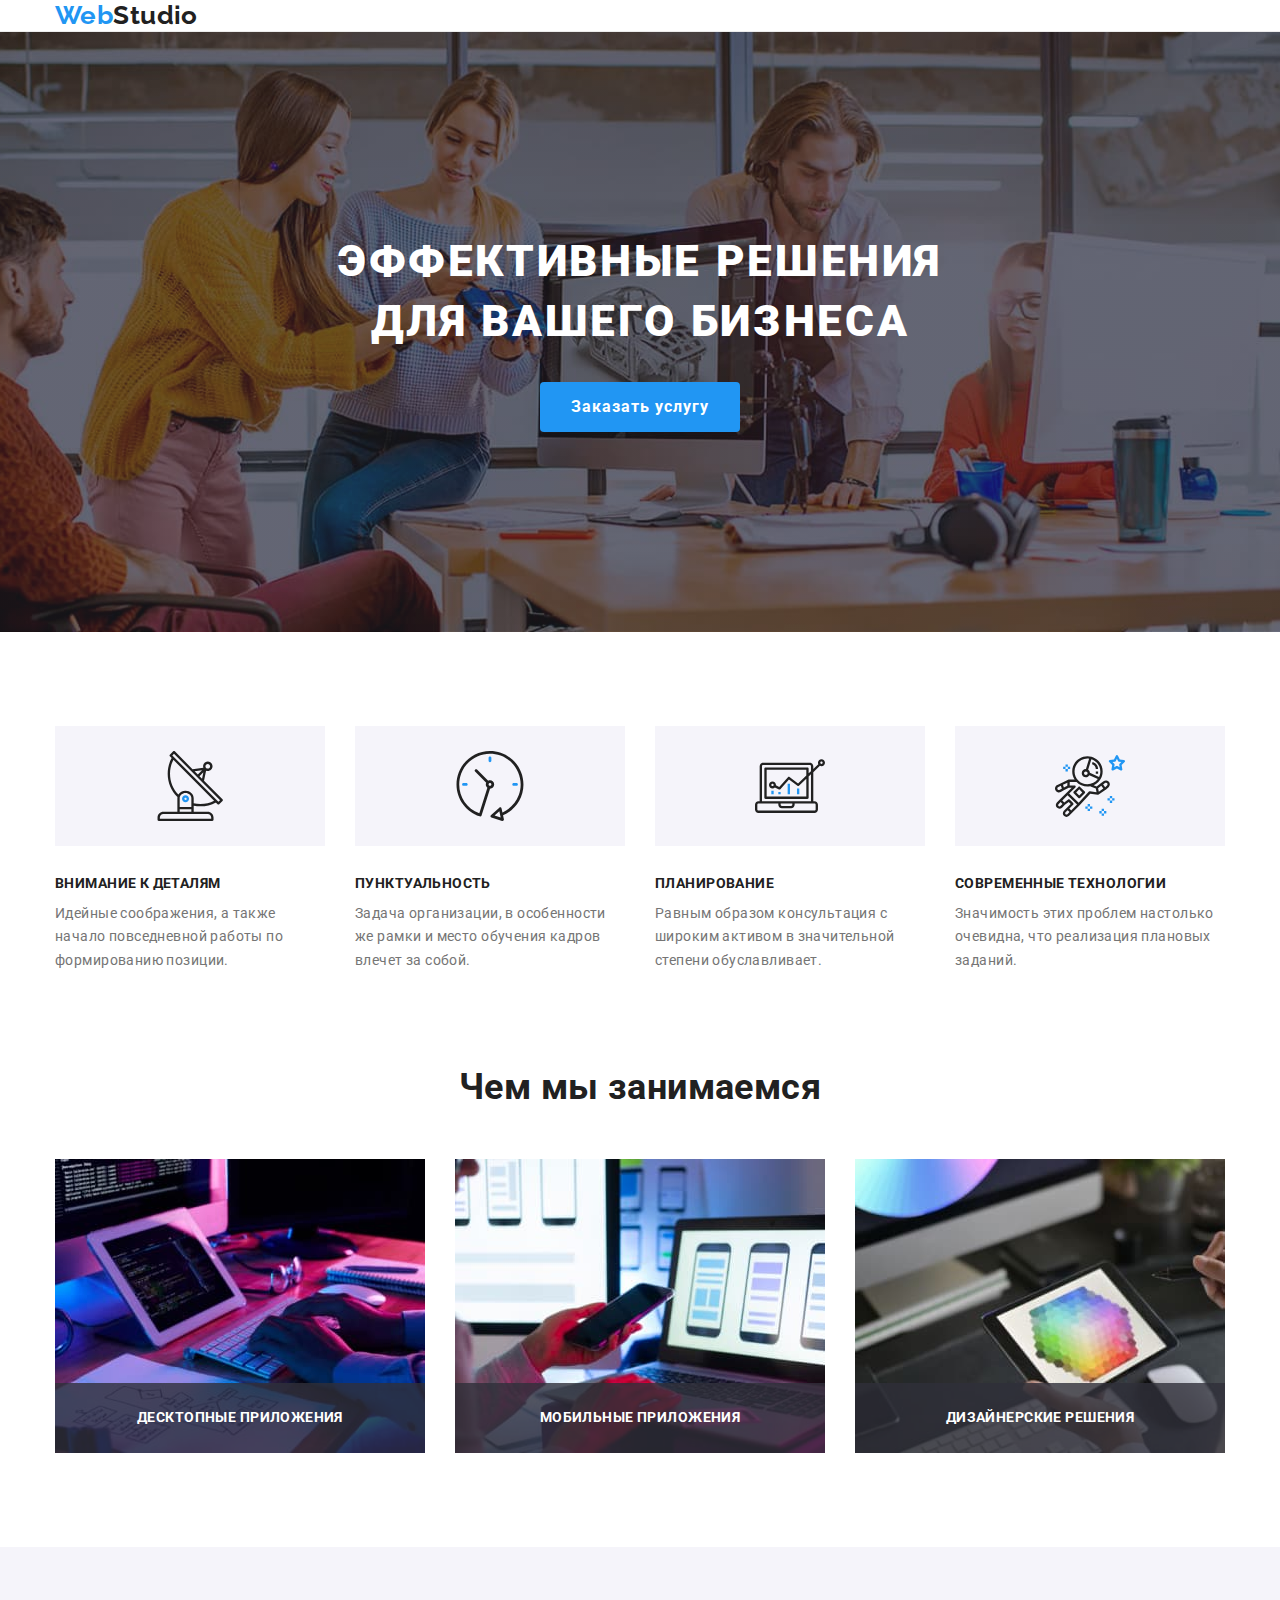
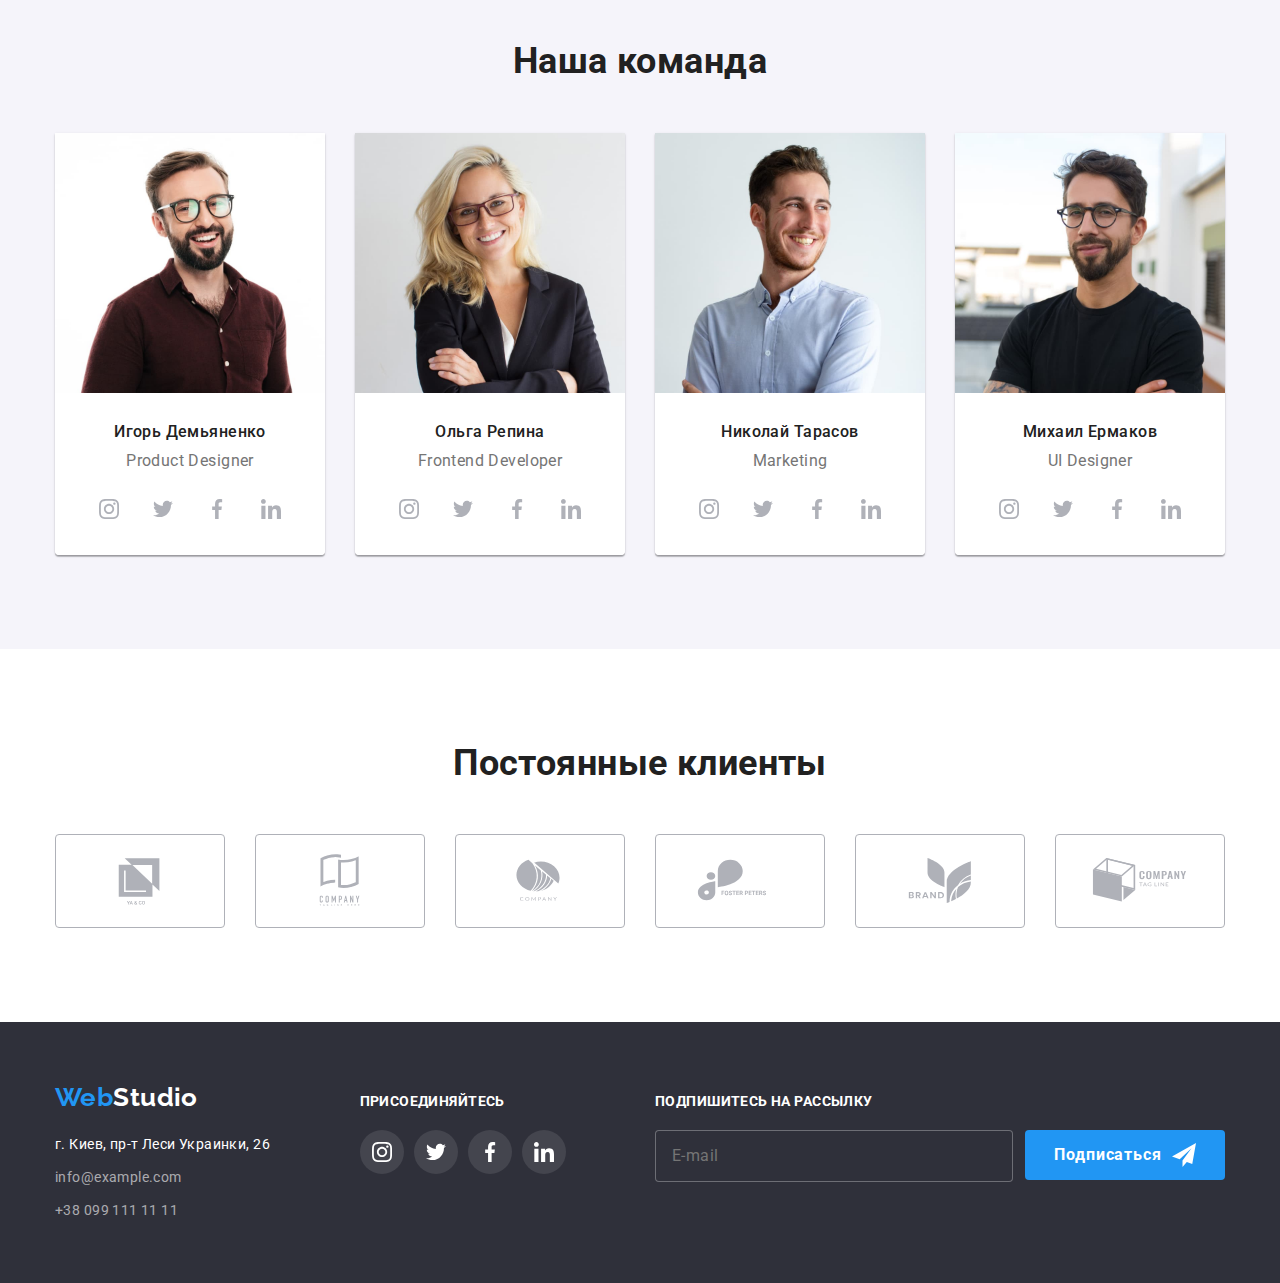
==== commit eefb0c36: "start-header" ====
--- a/index.html
+++ b/index.html
@@ -22,8 +22,7 @@
 
   <body>
     <!--Шапка сайта-->
-
-    <!-- <header class="page-header">
+    <header class="page-header">
       <div class="page-header__box container">
         <nav class="page-header__nav">
           <a href="./index.html" class="logo"> <span class="logo__first-part"> Web</span>Studio </a>
@@ -58,7 +57,7 @@
           </li>
         </ul>
       </div>
-    </header> -->
+    </header>
 
     <!--Section-->
     <main>
--- a/css/main.min.css
+++ b/css/main.min.css
@@ -1,2 +1,2 @@
-body{margin:0px;font-family:Roboto, sans-serif;letter-spacing:0.03em;font-size:14px;background-color:var(--primary-bgc);color:var(--primary-text-color)}h1,h2,h3,h4,h5,h6,p,ul{margin:0px;padding:0px}img{display:block;max-width:100%}.list{list-style:none}:root{--primary-text-color: #757575;--title-text-color: #212121;--accent-color: #2196f3;--footer-link-color: rgba(255, 255, 255, 0.6);--primary-bgc: #ffffff;--secondary-bgc: #2f303a;--team-bgc: #f5f4fa;--filters-color: #f5f4fa;--border-header-color: #ececec;--hero-bgc: #c4c4c4;--footer-icon-bgc: rgba(255, 255, 255, 0.1);--icon-color: #afb1b8;--buttom-hover-bg-color: #188ce8}.visually-hidden{position:absolute;clip:rect(0 0 0 0);width:1px;height:1px;margin:-1px}.logo{color:var(--title-text-color);font-family:Raleway, sans-serif;font-weight:700;font-size:26px;line-height:1.19;text-decoration:none}.logo__first-part{color:var(--accent-color)}.footer-section__logo{display:inline-block;margin-bottom:20px;color:var(--primary-bgc)}.section{padding-top:94px;padding-bottom:94px}.section-title{font-weight:700;font-size:36px;line-height:1.16;text-align:center;margin-bottom:50px;color:var(--title-text-color)}.container{width:100%;padding-right:15px;padding-left:15px;margin:0 auto}@media screen and (min-width: 480px){.container{width:480px}}@media screen and (min-width: 768px){.container{width:768px}}@media screen and (min-width: 1200px){.container{width:1200px}}.page-header{top:0px;width:100%;background-color:var(--primary-bgc);border-bottom:solid 1px;border-color:var(--border-header-color)}.page-header__box,.page-header__nav{display:flex;align-items:center}.site-nav{display:flex;margin-left:93px}.site-nav__item:not(:last-child){margin-right:50px}.site-nav__link{display:block;padding-top:32px;padding-bottom:32px;transition:color 250ms cubic-bezier(0.4, 0, 0.2, 1);color:var(--title-text-color);font-weight:500;line-height:1.14;letter-spacing:0.02em;text-decoration:none}.site-nav__link:hover,.site-nav__link:focus{color:var(--accent-color)}.site-nav__link--current{position:relative;color:var(--accent-color)}.site-nav__link--current::after{content:'';position:absolute;display:block;bottom:0px;width:100%;height:4px;border-radius:2px;background-color:var(--accent-color)}.header-contacts{display:flex;margin-left:auto}.header-contacts__item:not(:last-child){margin-right:50px}.header-contacts__link{display:flex;justify-content:center;align-items:center;transition:color 250ms cubic-bezier(0.4, 0, 0.2, 1);color:var(--primary-text-color);font-weight:500;line-height:1.14;letter-spacing:0.02em;text-decoration:none}.header-contacts__link:hover,.header-contacts__link:focus{color:var(--accent-color)}.header-contacts__icon{fill:currentColor;margin-right:10px}.hero{margin:0 auto;text-align:center;background-color:var(--secondary-bgc);max-width:1600px;padding-top:118px;padding-bottom:118px;background-repeat:no-repeat;background-position:center;background-size:cover}@media screen and (max-width: 767px){.hero{background-image:linear-gradient(to right, rgba(47,48,58,0.4), rgba(47,48,58,0.4)),url(../images/hero-img-mob.jpg)}}@media screen and (max-width: 767px) and (min-device-pixel-ratio: 2), screen and (max-width: 767px) and (min-resolution: 192dpi), screen and (max-width: 767px) and (min-resolution: 2dppx){.hero{background-image:linear-gradient(to right, rgba(47,48,58,0.4), rgba(47,48,58,0.4)),url(../images/hero-img-mob-2x.jpg)}}@media screen and (min-width: 768px){.hero{background-image:linear-gradient(to right, rgba(47,48,58,0.4), rgba(47,48,58,0.4)),url(../images/hero-img-tab.jpg)}}@media screen and (min-width: 768px) and (min-device-pixel-ratio: 2), screen and (min-width: 768px) and (min-resolution: 192dpi), screen and (min-width: 768px) and (min-resolution: 2dppx){.hero{background-image:linear-gradient(to right, rgba(47,48,58,0.4), rgba(47,48,58,0.4)),url(../images/hero-img-tab-2x.jpg)}}@media screen and (min-width: 1200px){.hero{padding-top:200px;padding-bottom:200px;background-image:linear-gradient(to right, rgba(47,48,58,0.4), rgba(47,48,58,0.4)),url(../images/hero-img.jpg)}}@media screen and (min-width: 1200px) and (min-device-pixel-ratio: 2), screen and (min-width: 1200px) and (min-resolution: 192dpi), screen and (min-width: 1200px) and (min-resolution: 2dppx){.hero{background-image:linear-gradient(to right, rgba(47,48,58,0.4), rgba(47,48,58,0.4)),url(../images/hero-img-2x.jpg)}}.hero__title{margin-bottom:30px;font-weight:900;font-size:26px;line-height:1.62;text-transform:uppercase;letter-spacing:0.06em;color:var(--primary-bgc)}@media screen and (min-width: 1200px){.hero__title{font-size:44px;line-height:1.36}}.button{width:200px;height:50px;border:0px;font-weight:700;font-size:16px;line-height:1.87;letter-spacing:0.06em;border-radius:4px;color:var(--primary-bgc);background-color:var(--accent-color);transition:background-color 250ms cubic-bezier(0.4, 0, 0.2, 1),box-shadow 250ms cubic-bezier(0.4, 0, 0.2, 1)}.button:focus,.button:hover{background-color:var(--buttom-hover-bg-color);box-shadow:0px 4px 4px rgba(0,0,0,0.15)}.footer-section__button{display:flex;align-items:center;justify-content:center}@media screen and (max-width: 1199px){.footer-section__button{margin:0 auto}}.button__icon{margin-left:10px;fill:currentColor}.features-list{margin-bottom:-30px}@media screen and (min-width: 768px){.features-list{display:flex;flex-wrap:wrap;margin:-15px}}.features-list__item{width:100%;margin-bottom:30px}@media screen and (min-width: 768px){.features-list__item{width:calc((100% - 4 * 15px) / 2);margin:15px}}@media screen and (min-width: 1200px){.features-list__item{width:calc((100% - 8 * 15px) / 4)}}.features-list__box{display:flex;align-items:center;justify-content:center;padding-top:25px;padding-bottom:25px;margin-bottom:30px;background-color:#f5f4fa}.features-list__title{margin-bottom:10px;font-weight:700;font-size:14px;line-height:1.14;text-transform:uppercase;color:var(--title-text-color)}@media screen and (max-width: 767px){.features-list__title{text-align:center}}.features-list__text{line-height:1.71}.service-section{padding-top:0}@media screen and (max-width: 1199px){.service-section{display:none}}.service-list{display:flex}.service-card{position:relative}.service-card:not(:last-child){margin-right:30px}.service-card__thumb{position:absolute;left:0px;bottom:0px;display:flex;align-items:center;justify-content:center;width:100%;min-height:70px;background:rgba(47,48,58,0.8)}.service-card__name{font-weight:700;font-size:14px;line-height:1.14;color:var(--primary-bgc)}.team-section{background-color:var(--team-bgc)}.team-list{margin-bottom:-30px}@media screen and (min-width: 768px){.team-list{display:flex;flex-wrap:wrap;margin:-15px}}.member{width:100%;margin-bottom:30px;text-align:center;box-shadow:0px 1px 3px rgba(0,0,0,0.12),0px 1px 1px rgba(0,0,0,0.14),0px 2px 1px rgba(0,0,0,0.2);border-radius:0px 0px 4px 4px}@media screen and (min-width: 768px){.member{width:calc((100% - 4 * 15px) / 2);margin:15px}}@media screen and (min-width: 1200px){.member{width:calc((100% - 8 * 15px) / 4);margin:15px}}.member__data{display:flex;flex-direction:column;align-items:center;justify-content:center;padding-top:30px;padding-bottom:24px;border-radius:0px 0px 4px 4px;background-color:var(--primary-bgc)}.member__name{font-weight:500;font-size:16px;line-height:1.18;margin-bottom:10px;color:var(--title-text-color)}.member__position{font-size:16px;line-height:1.18;margin-bottom:16px}.networks-list{display:flex}.networks-list--centr{justify-content:center}.networks-list__item{display:flex;justify-content:center;align-items:center;width:44px;height:44px}.networks-list__item:not(:last-child){margin-right:10px}.networks-list__link{display:flex;justify-content:center;align-items:center;width:100%;height:100%;border-radius:50%;color:var(--icon-color);transition:background-color 250ms cubic-bezier(0.4, 0, 0.2, 1),color 250ms cubic-bezier(0.4, 0, 0.2, 1)}.networks-list__link:hover,.networks-list__link:focus{color:var(--primary-bgc);background-color:var(--accent-color)}.networks-list__link--grey-bgc{background-color:var(--footer-icon-bgc);color:var(--primary-bgc)}.networks-list__icon{width:20px;height:20px;fill:currentColor}.clients-list{display:flex;flex-wrap:wrap;margin:-15px}.client{width:calc((100% - 4 * 15px) / 2);margin:15px}@media screen and (min-width: 768px){.client{width:calc((100% - 6 * 15px) / 3)}}@media screen and (min-width: 1200px){.client{width:calc((100% - 12 * 15px) / 6)}}.client__link{display:flex;justify-content:center;align-items:center;padding-top:16px;padding-bottom:16px;color:var(--icon-color);border:1px solid;border-radius:4px;transition:color 250ms cubic-bezier(0.4, 0, 0.2, 1)}.client__link:hover,.client__link:focus{color:var(--accent-color)}.client__icon{width:106px;height:60px;fill:currentColor}.footer-section{padding-top:60px;padding-bottom:60px;background-color:var(--secondary-bgc)}@media screen and (max-width: 1199px){.footer-section{text-align:center}}.footer-section-container{display:flex;align-items:baseline}@media screen and (max-width: 1199px){.footer-section-container{flex-wrap:wrap;justify-content:space-around}}@media screen and (min-width: 1200px){.footer-section-container{justify-content:space-between}}@media screen and (max-width: 767px){.box-addres{width:100%}}@media screen and (max-width: 1199px){.box-addres{margin-bottom:60px}}@media screen and (max-width: 767px){.box-networks{width:100%;margin-bottom:60px}}@media screen and (max-width: 1199px){.box-form{width:100%}}.address{font-style:normal;font-weight:400;line-height:1.71;color:var(--primary-bgc)}.footer-contacts-list__item:not(:last-child){margin-bottom:9px}.footer-contacts-list__link{font-style:normal;font-weight:400;line-height:1.71;text-decoration:none;color:var(--footer-link-color);transition:color 250ms cubic-bezier(0.4, 0, 0.2, 1)}.footer-contacts-list__link:hover,.footer-contacts-list__link:focus{color:var(--primary-bgc)}.footer-box__title{margin-bottom:20px;font-weight:700;font-size:14px;line-height:1.14;letter-spacing:0.03em;color:var(--primary-bgc)}@media screen and (min-width: 1200px){.footer-form{display:flex}}.footer-form__input{padding:15px 16px;font-size:16px;line-height:1.25;letter-spacing:0.03em;border:1px solid rgba(255,255,255,0.3);border-radius:4px;background-color:var(--secondary-bgc);color:var(--footer-link-color)}@media screen and (max-width: 1199px){.footer-form__input{width:100%;max-width:450px;margin-bottom:20px}}@media screen and (min-width: 1200px){.footer-form__input{margin-right:12px;min-width:358px}}.backdrop{position:fixed;top:0px;left:0px;height:100vh;width:100vw;background-color:rgba(0,0,0,0.2);opacity:1;transition:opacity 250ms cubic-bezier(0.4, 0, 0.2, 1)}.backdrop.is-hidden{opacity:0;pointer-events:none}.backdrop.is-hidden .modal{transform:translate(-50%, -50%) scale(5)}.modal{position:absolute;top:50%;left:50%;transform:translate(-50%, -50%) scale(1);min-width:528px;min-height:581px;padding:40px 39px 40px 41px;background-color:var(--primary-bgc);transition:transform 250ms cubic-bezier(0.4, 0, 0.2, 1)}.form{display:flex;flex-direction:column;align-items:center;justify-content:center;width:448px}.form__title{display:block;margin-bottom:12px;font-size:20px;line-height:1.15;text-align:center;color:var(--title-text-color)}.form-group{width:100%}.form__name{display:block;margin-bottom:4px;font-size:12px;line-height:1.16;letter-spacing:0.01em;color:var(--primary-text-color)}.form__box{position:relative;margin-bottom:10px;color:#212121}.form__input{width:100%;padding:11px 12px;padding-left:29px;border:1px solid rgba(33,33,33,0.2);border-radius:4px;outline:none;transition:border 250ms cubic-bezier(0.4, 0, 0.2, 1)}.form__input:focus{border:1px solid var(--accent-color)}.comments-area{width:100%;height:120px;resize:none;padding:12px 16px;margin-bottom:20px}.comments-area::placeholder{font-size:12px;line-height:1.16;letter-spacing:0.01em;color:rgba(117,117,117,0.5)}.form__icon{position:absolute;top:50%;left:12px;transform:translateY(-50%);fill:currentColor;transition:color 250ms cubic-bezier(0.4, 0, 0.2, 1)}.form__box:focus-within>.form__icon{color:var(--accent-color)}.checkbox{display:flex;align-items:center;justify-content:center;margin-bottom:30px}.checkbox__icon{display:flex;align-items:center;justify-content:center;width:16px;height:15px;margin-right:7px;border:2px solid #212121;border-radius:2px;transition:background-color 250ms cubic-bezier(0.4, 0, 0.2, 1),border 250ms cubic-bezier(0.4, 0, 0.2, 1)}.checkbox__check-area:checked+.checkbox__icon{border:0;background-color:var(--accent-color)}.checkbox__icon--check{fill:#ffffff}.checkbox__text{font-size:14px;line-height:1.71;letter-spacing:0.03em;margin-right:5px;color:var(--primary-text-color)}.checkbox__text--blue{margin-right:0;color:var(--accent-color);transition:color 250ms cubic-bezier(0.4, 0, 0.2, 1)}.checkbox__text--blue:hover,.checkbox__text--blue:focus{color:var(--buttom-hover-bg-color)}.button-close{position:absolute;top:8px;right:8px;display:flex;justify-content:center;align-items:center;width:30px;height:30px;padding:0px;background-color:#fff;border:1px solid rgba(0,0,0,0.1);border-radius:50%;transition:color 250ms cubic-bezier(0.4, 0, 0.2, 1)}.button-close:focus,.button-close:hover{color:var(--accent-color)}.button-close__icon{fill:currentColor}.filters-list{display:flex;justify-content:center;margin-bottom:50px}.filters-list__item:not(:last-child){margin-right:8px}.filters-list__button{padding:6px 22px;font-family:inherit;font-weight:500;font-size:16px;line-height:1.62;letter-spacing:0.03em;border:0px;border-radius:4px;transition:color 250ms cubic-bezier(0.4, 0, 0.2, 1),background-color 250ms cubic-bezier(0.4, 0, 0.2, 1),box-shadow 250ms cubic-bezier(0.4, 0, 0.2, 1);background-color:var(--filters-color);color:var(--title-text-color)}.filters-list__button:focus,.filters-list__button:hover{color:var(--primary-bgc);background-color:var(--accent-color);box-shadow:0px 3px 1px rgba(0,0,0,0.1),0px 1px 2px rgba(0,0,0,0.08),0px 2px 2px rgba(0,0,0,0.12)}.projects-list{display:flex;flex-wrap:wrap}.project{width:370px}.project:not(:nth-child(3n)){margin-right:30px}.project:not(:nth-last-child(-n+3)){margin-bottom:30px}.project-thumb{position:relative;overflow:hidden}.project-thumb__overlay{position:absolute;top:0px;left:0px;width:100%;height:100%;padding:63px 24px;transform:translateY(100%);transition:transform 250ms cubic-bezier(0.4, 0, 0.2, 1);background-color:rgba(33,150,243,0.9)}.project__link:hover .project-thumb__overlay{transform:translateY(0)}.project-thumb__text{font-family:Roboto;font-style:normal;font-weight:normal;font-size:18px;line-height:1.55;color:var(--primary-bgc)}.project__description{box-sizing:border-box;padding:20px 24px;background-color:var(--primary-bgc);border:1px solid #eeeeee}.project__title{margin-bottom:4px;color:var(--title-text-color);font-style:normal;font-weight:700;font-size:18px;line-height:2;letter-spacing:0.06em}.project__link{display:block;text-decoration:none;transition:box-shadow 250ms cubic-bezier(0.4, 0, 0.2, 1)}.project__link:hover,.project__link:focus{box-shadow:0px 1px 1px rgba(0,0,0,0.12),0px 4px 4px rgba(0,0,0,0.06),1px 4px 6px rgba(0,0,0,0.16)}.project__name{color:var(--primary-text-color);font-size:16px;line-height:1.87}
+body{margin:0px;font-family:Roboto, sans-serif;letter-spacing:0.03em;font-size:14px;background-color:var(--primary-bgc);color:var(--primary-text-color)}h1,h2,h3,h4,h5,h6,p,ul{margin:0px;padding:0px}img{display:block;max-width:100%}.list{list-style:none}:root{--primary-text-color: #757575;--title-text-color: #212121;--accent-color: #2196f3;--footer-link-color: rgba(255, 255, 255, 0.6);--primary-bgc: #ffffff;--secondary-bgc: #2f303a;--team-bgc: #f5f4fa;--filters-color: #f5f4fa;--border-header-color: #ececec;--hero-bgc: #c4c4c4;--footer-icon-bgc: rgba(255, 255, 255, 0.1);--icon-color: #afb1b8;--buttom-hover-bg-color: #188ce8}.visually-hidden{position:absolute;clip:rect(0 0 0 0);width:1px;height:1px;margin:-1px}.logo{color:var(--title-text-color);font-family:Raleway, sans-serif;font-weight:700;font-size:26px;line-height:1.19;text-decoration:none}.logo__first-part{color:var(--accent-color)}.footer-section__logo{display:inline-block;margin-bottom:20px;color:var(--primary-bgc)}.section{padding-top:94px;padding-bottom:94px}.section-title{font-weight:700;font-size:36px;line-height:1.16;text-align:center;margin-bottom:50px;color:var(--title-text-color)}.container{width:100%;padding-right:15px;padding-left:15px;margin:0 auto}@media screen and (min-width: 480px){.container{width:480px}}@media screen and (min-width: 768px){.container{width:768px}}@media screen and (min-width: 1200px){.container{width:1200px}}.page-header{top:0px;width:100%;background-color:var(--primary-bgc);border-bottom:solid 1px;border-color:var(--border-header-color)}.page-header__box,.page-header__nav{display:flex;align-items:center}.site-nav{display:flex;margin-left:93px;display:none}.site-nav__item:not(:last-child){margin-right:50px}.site-nav__link{display:block;padding-top:32px;padding-bottom:32px;transition:color 250ms cubic-bezier(0.4, 0, 0.2, 1);color:var(--title-text-color);font-weight:500;line-height:1.14;letter-spacing:0.02em;text-decoration:none}.site-nav__link:hover,.site-nav__link:focus{color:var(--accent-color)}.site-nav__link--current{position:relative;color:var(--accent-color)}.site-nav__link--current::after{content:'';position:absolute;display:block;bottom:0px;width:100%;height:4px;border-radius:2px;background-color:var(--accent-color)}.header-contacts{display:flex;margin-left:auto;display:none}.header-contacts__item:not(:last-child){margin-right:50px}.header-contacts__link{display:flex;justify-content:center;align-items:center;transition:color 250ms cubic-bezier(0.4, 0, 0.2, 1);color:var(--primary-text-color);font-weight:500;line-height:1.14;letter-spacing:0.02em;text-decoration:none}.header-contacts__link:hover,.header-contacts__link:focus{color:var(--accent-color)}.header-contacts__icon{fill:currentColor;margin-right:10px}.hero{margin:0 auto;text-align:center;background-color:var(--secondary-bgc);max-width:1600px;padding-top:118px;padding-bottom:118px;background-repeat:no-repeat;background-position:center;background-size:cover}@media screen and (max-width: 767px){.hero{background-image:linear-gradient(to right, rgba(47,48,58,0.4), rgba(47,48,58,0.4)),url(../images/hero-img-mob.jpg)}}@media screen and (max-width: 767px) and (min-device-pixel-ratio: 2), screen and (max-width: 767px) and (min-resolution: 192dpi), screen and (max-width: 767px) and (min-resolution: 2dppx){.hero{background-image:linear-gradient(to right, rgba(47,48,58,0.4), rgba(47,48,58,0.4)),url(../images/hero-img-mob-2x.jpg)}}@media screen and (min-width: 768px){.hero{background-image:linear-gradient(to right, rgba(47,48,58,0.4), rgba(47,48,58,0.4)),url(../images/hero-img-tab.jpg)}}@media screen and (min-width: 768px) and (min-device-pixel-ratio: 2), screen and (min-width: 768px) and (min-resolution: 192dpi), screen and (min-width: 768px) and (min-resolution: 2dppx){.hero{background-image:linear-gradient(to right, rgba(47,48,58,0.4), rgba(47,48,58,0.4)),url(../images/hero-img-tab-2x.jpg)}}@media screen and (min-width: 1200px){.hero{padding-top:200px;padding-bottom:200px;background-image:linear-gradient(to right, rgba(47,48,58,0.4), rgba(47,48,58,0.4)),url(../images/hero-img.jpg)}}@media screen and (min-width: 1200px) and (min-device-pixel-ratio: 2), screen and (min-width: 1200px) and (min-resolution: 192dpi), screen and (min-width: 1200px) and (min-resolution: 2dppx){.hero{background-image:linear-gradient(to right, rgba(47,48,58,0.4), rgba(47,48,58,0.4)),url(../images/hero-img-2x.jpg)}}.hero__title{margin-bottom:30px;font-weight:900;font-size:26px;line-height:1.62;text-transform:uppercase;letter-spacing:0.06em;color:var(--primary-bgc)}@media screen and (min-width: 1200px){.hero__title{font-size:44px;line-height:1.36}}.button{width:200px;height:50px;border:0px;font-weight:700;font-size:16px;line-height:1.87;letter-spacing:0.06em;border-radius:4px;color:var(--primary-bgc);background-color:var(--accent-color);transition:background-color 250ms cubic-bezier(0.4, 0, 0.2, 1),box-shadow 250ms cubic-bezier(0.4, 0, 0.2, 1)}.button:focus,.button:hover{background-color:var(--buttom-hover-bg-color);box-shadow:0px 4px 4px rgba(0,0,0,0.15)}.footer-section__button{display:flex;align-items:center;justify-content:center}@media screen and (max-width: 1199px){.footer-section__button{margin:0 auto}}.button__icon{margin-left:10px;fill:currentColor}.features-list{margin-bottom:-30px}@media screen and (min-width: 768px){.features-list{display:flex;flex-wrap:wrap;margin:-15px}}.features-list__item{width:100%;margin-bottom:30px}@media screen and (min-width: 768px){.features-list__item{width:calc((100% - 4 * 15px) / 2);margin:15px}}@media screen and (min-width: 1200px){.features-list__item{width:calc((100% - 8 * 15px) / 4)}}.features-list__box{display:flex;align-items:center;justify-content:center;padding-top:25px;padding-bottom:25px;margin-bottom:30px;background-color:#f5f4fa}.features-list__title{margin-bottom:10px;font-weight:700;font-size:14px;line-height:1.14;text-transform:uppercase;color:var(--title-text-color)}@media screen and (max-width: 767px){.features-list__title{text-align:center}}.features-list__text{line-height:1.71}.service-section{padding-top:0}@media screen and (max-width: 1199px){.service-section{display:none}}.service-list{display:flex}.service-card{position:relative}.service-card:not(:last-child){margin-right:30px}.service-card__thumb{position:absolute;left:0px;bottom:0px;display:flex;align-items:center;justify-content:center;width:100%;min-height:70px;background:rgba(47,48,58,0.8)}.service-card__name{font-weight:700;font-size:14px;line-height:1.14;color:var(--primary-bgc)}.team-section{background-color:var(--team-bgc)}.team-list{margin-bottom:-30px}@media screen and (min-width: 768px){.team-list{display:flex;flex-wrap:wrap;margin:-15px}}.member{width:100%;margin-bottom:30px;text-align:center;box-shadow:0px 1px 3px rgba(0,0,0,0.12),0px 1px 1px rgba(0,0,0,0.14),0px 2px 1px rgba(0,0,0,0.2);border-radius:0px 0px 4px 4px}@media screen and (min-width: 768px){.member{width:calc((100% - 4 * 15px) / 2);margin:15px}}@media screen and (min-width: 1200px){.member{width:calc((100% - 8 * 15px) / 4);margin:15px}}.member__data{display:flex;flex-direction:column;align-items:center;justify-content:center;padding-top:30px;padding-bottom:24px;border-radius:0px 0px 4px 4px;background-color:var(--primary-bgc)}.member__name{font-weight:500;font-size:16px;line-height:1.18;margin-bottom:10px;color:var(--title-text-color)}.member__position{font-size:16px;line-height:1.18;margin-bottom:16px}.networks-list{display:flex}.networks-list--centr{justify-content:center}.networks-list__item{display:flex;justify-content:center;align-items:center;width:44px;height:44px}.networks-list__item:not(:last-child){margin-right:10px}.networks-list__link{display:flex;justify-content:center;align-items:center;width:100%;height:100%;border-radius:50%;color:var(--icon-color);transition:background-color 250ms cubic-bezier(0.4, 0, 0.2, 1),color 250ms cubic-bezier(0.4, 0, 0.2, 1)}.networks-list__link:hover,.networks-list__link:focus{color:var(--primary-bgc);background-color:var(--accent-color)}.networks-list__link--grey-bgc{background-color:var(--footer-icon-bgc);color:var(--primary-bgc)}.networks-list__icon{width:20px;height:20px;fill:currentColor}.clients-list{display:flex;flex-wrap:wrap;margin:-15px}.client{width:calc((100% - 4 * 15px) / 2);margin:15px}@media screen and (min-width: 768px){.client{width:calc((100% - 6 * 15px) / 3)}}@media screen and (min-width: 1200px){.client{width:calc((100% - 12 * 15px) / 6)}}.client__link{display:flex;justify-content:center;align-items:center;padding-top:16px;padding-bottom:16px;color:var(--icon-color);border:1px solid;border-radius:4px;transition:color 250ms cubic-bezier(0.4, 0, 0.2, 1)}.client__link:hover,.client__link:focus{color:var(--accent-color)}.client__icon{width:106px;height:60px;fill:currentColor}.footer-section{padding-top:60px;padding-bottom:60px;background-color:var(--secondary-bgc)}@media screen and (max-width: 1199px){.footer-section{text-align:center}}.footer-section-container{display:flex;align-items:baseline}@media screen and (max-width: 1199px){.footer-section-container{flex-wrap:wrap;justify-content:space-around}}@media screen and (min-width: 1200px){.footer-section-container{justify-content:space-between}}@media screen and (max-width: 767px){.box-addres{width:100%}}@media screen and (max-width: 1199px){.box-addres{margin-bottom:60px}}@media screen and (max-width: 767px){.box-networks{width:100%;margin-bottom:60px}}@media screen and (max-width: 1199px){.box-form{width:100%}}.address{font-style:normal;font-weight:400;line-height:1.71;color:var(--primary-bgc)}.footer-contacts-list__item:not(:last-child){margin-bottom:9px}.footer-contacts-list__link{font-style:normal;font-weight:400;line-height:1.71;text-decoration:none;color:var(--footer-link-color);transition:color 250ms cubic-bezier(0.4, 0, 0.2, 1)}.footer-contacts-list__link:hover,.footer-contacts-list__link:focus{color:var(--primary-bgc)}.footer-box__title{margin-bottom:20px;font-weight:700;font-size:14px;line-height:1.14;letter-spacing:0.03em;color:var(--primary-bgc)}@media screen and (min-width: 1200px){.footer-form{display:flex}}.footer-form__input{padding:15px 16px;font-size:16px;line-height:1.25;letter-spacing:0.03em;border:1px solid rgba(255,255,255,0.3);border-radius:4px;background-color:var(--secondary-bgc);color:var(--footer-link-color)}@media screen and (max-width: 1199px){.footer-form__input{width:100%;max-width:450px;margin-bottom:20px}}@media screen and (min-width: 1200px){.footer-form__input{margin-right:12px;min-width:358px}}.backdrop{position:fixed;top:0px;left:0px;height:100vh;width:100vw;background-color:rgba(0,0,0,0.2);opacity:1;transition:opacity 250ms cubic-bezier(0.4, 0, 0.2, 1)}.backdrop.is-hidden{opacity:0;pointer-events:none}.backdrop.is-hidden .modal{transform:translate(-50%, -50%) scale(5)}.modal{position:absolute;top:50%;left:50%;transform:translate(-50%, -50%) scale(1);min-width:528px;min-height:581px;padding:40px 39px 40px 41px;background-color:var(--primary-bgc);transition:transform 250ms cubic-bezier(0.4, 0, 0.2, 1)}.form{display:flex;flex-direction:column;align-items:center;justify-content:center;width:448px}.form__title{display:block;margin-bottom:12px;font-size:20px;line-height:1.15;text-align:center;color:var(--title-text-color)}.form-group{width:100%}.form__name{display:block;margin-bottom:4px;font-size:12px;line-height:1.16;letter-spacing:0.01em;color:var(--primary-text-color)}.form__box{position:relative;margin-bottom:10px;color:#212121}.form__input{width:100%;padding:11px 12px;padding-left:29px;border:1px solid rgba(33,33,33,0.2);border-radius:4px;outline:none;transition:border 250ms cubic-bezier(0.4, 0, 0.2, 1)}.form__input:focus{border:1px solid var(--accent-color)}.comments-area{width:100%;height:120px;resize:none;padding:12px 16px;margin-bottom:20px}.comments-area::placeholder{font-size:12px;line-height:1.16;letter-spacing:0.01em;color:rgba(117,117,117,0.5)}.form__icon{position:absolute;top:50%;left:12px;transform:translateY(-50%);fill:currentColor;transition:color 250ms cubic-bezier(0.4, 0, 0.2, 1)}.form__box:focus-within>.form__icon{color:var(--accent-color)}.checkbox{display:flex;align-items:center;justify-content:center;margin-bottom:30px}.checkbox__icon{display:flex;align-items:center;justify-content:center;width:16px;height:15px;margin-right:7px;border:2px solid #212121;border-radius:2px;transition:background-color 250ms cubic-bezier(0.4, 0, 0.2, 1),border 250ms cubic-bezier(0.4, 0, 0.2, 1)}.checkbox__check-area:checked+.checkbox__icon{border:0;background-color:var(--accent-color)}.checkbox__icon--check{fill:#ffffff}.checkbox__text{font-size:14px;line-height:1.71;letter-spacing:0.03em;margin-right:5px;color:var(--primary-text-color)}.checkbox__text--blue{margin-right:0;color:var(--accent-color);transition:color 250ms cubic-bezier(0.4, 0, 0.2, 1)}.checkbox__text--blue:hover,.checkbox__text--blue:focus{color:var(--buttom-hover-bg-color)}.button-close{position:absolute;top:8px;right:8px;display:flex;justify-content:center;align-items:center;width:30px;height:30px;padding:0px;background-color:#fff;border:1px solid rgba(0,0,0,0.1);border-radius:50%;transition:color 250ms cubic-bezier(0.4, 0, 0.2, 1)}.button-close:focus,.button-close:hover{color:var(--accent-color)}.button-close__icon{fill:currentColor}.filters-list{display:flex;justify-content:center;margin-bottom:50px}.filters-list__item:not(:last-child){margin-right:8px}.filters-list__button{padding:6px 22px;font-family:inherit;font-weight:500;font-size:16px;line-height:1.62;letter-spacing:0.03em;border:0px;border-radius:4px;transition:color 250ms cubic-bezier(0.4, 0, 0.2, 1),background-color 250ms cubic-bezier(0.4, 0, 0.2, 1),box-shadow 250ms cubic-bezier(0.4, 0, 0.2, 1);background-color:var(--filters-color);color:var(--title-text-color)}.filters-list__button:focus,.filters-list__button:hover{color:var(--primary-bgc);background-color:var(--accent-color);box-shadow:0px 3px 1px rgba(0,0,0,0.1),0px 1px 2px rgba(0,0,0,0.08),0px 2px 2px rgba(0,0,0,0.12)}.projects-list{display:flex;flex-wrap:wrap}.project{width:370px}.project:not(:nth-child(3n)){margin-right:30px}.project:not(:nth-last-child(-n+3)){margin-bottom:30px}.project-thumb{position:relative;overflow:hidden}.project-thumb__overlay{position:absolute;top:0px;left:0px;width:100%;height:100%;padding:63px 24px;transform:translateY(100%);transition:transform 250ms cubic-bezier(0.4, 0, 0.2, 1);background-color:rgba(33,150,243,0.9)}.project__link:hover .project-thumb__overlay{transform:translateY(0)}.project-thumb__text{font-family:Roboto;font-style:normal;font-weight:normal;font-size:18px;line-height:1.55;color:var(--primary-bgc)}.project__description{box-sizing:border-box;padding:20px 24px;background-color:var(--primary-bgc);border:1px solid #eeeeee}.project__title{margin-bottom:4px;color:var(--title-text-color);font-style:normal;font-weight:700;font-size:18px;line-height:2;letter-spacing:0.06em}.project__link{display:block;text-decoration:none;transition:box-shadow 250ms cubic-bezier(0.4, 0, 0.2, 1)}.project__link:hover,.project__link:focus{box-shadow:0px 1px 1px rgba(0,0,0,0.12),0px 4px 4px rgba(0,0,0,0.06),1px 4px 6px rgba(0,0,0,0.16)}.project__name{color:var(--primary-text-color);font-size:16px;line-height:1.87}
 /*# sourceMappingURL=main.min.css.map */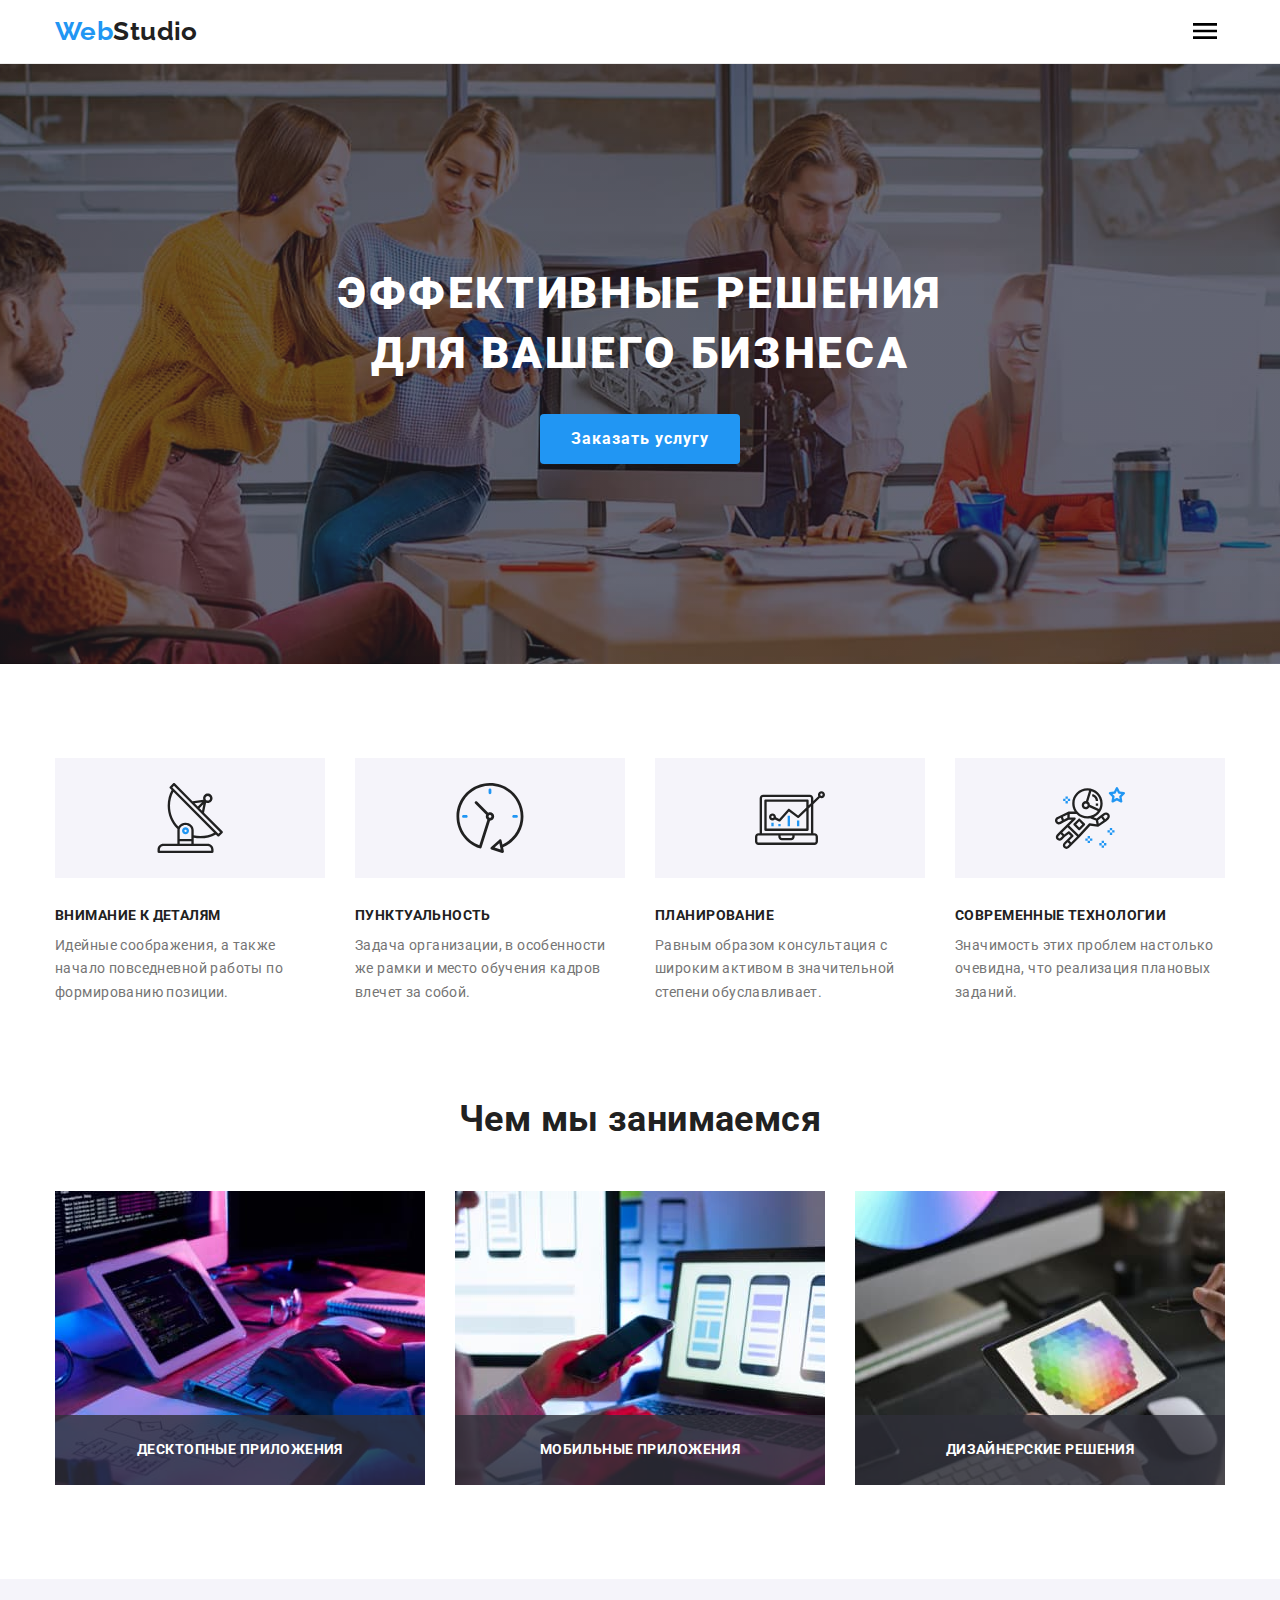
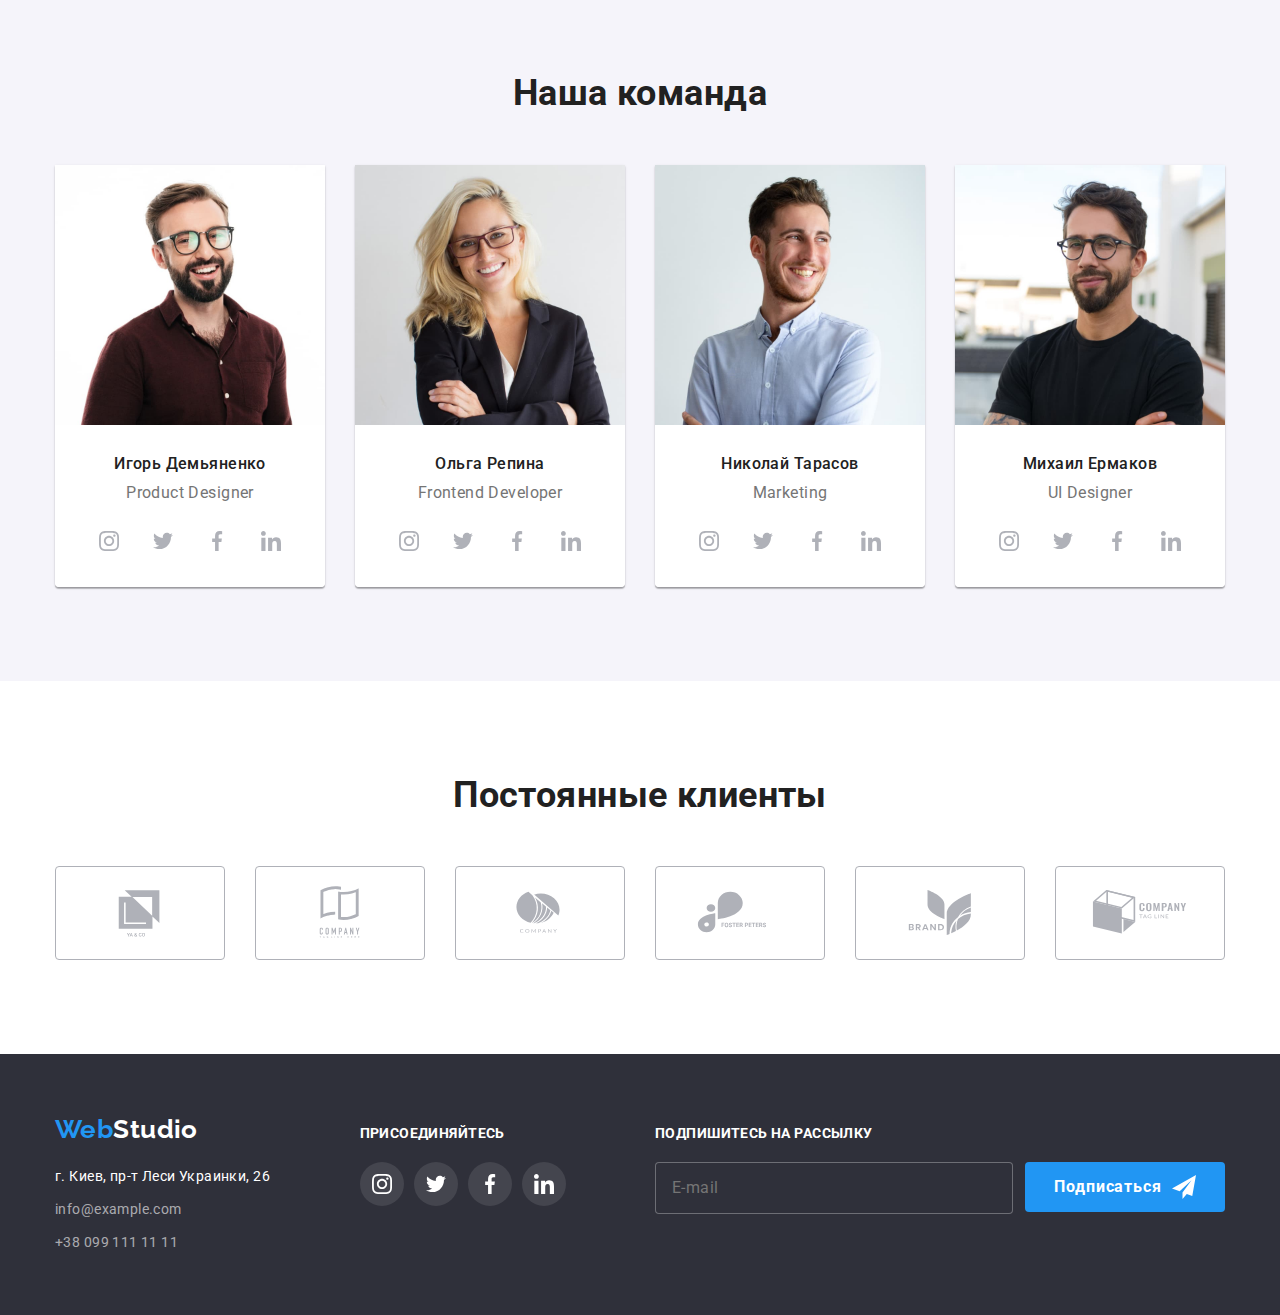
==== commit 6b73b151: "mobile-menu-complete" ====
--- a/index.html
+++ b/index.html
@@ -25,7 +25,9 @@
     <header class="page-header">
       <div class="page-header__box container">
         <nav class="page-header__nav">
-          <a href="./index.html" class="logo"> <span class="logo__first-part"> Web</span>Studio </a>
+          <a href="./index.html" class="logo page-header__logo">
+            <span class="logo__first-part"> Web</span>Studio
+          </a>
           <ul class="site-nav list">
             <li class="site-nav__item">
               <a href="./index.html" class="site-nav__link site-nav__link--current">Студия</a>
@@ -38,6 +40,16 @@
             </li>
           </ul>
         </nav>
+        <button
+          type="button"
+          class="button-menu button-menu--open js-open-menu"
+          aria-expanded="false"
+          aria-controls="mobile-menu"
+        >
+          <svg class="button-menu__icon" width="40px" height="40px">
+            <use href="./images/icons.svg#icon-menu"></use>
+          </svg>
+        </button>
         <ul class="header-contacts list">
           <li class="header-contacts__item">
             <a href="mailto:info@devstudio.com" class="header-contacts__link"
@@ -56,6 +68,60 @@
             </a>
           </li>
         </ul>
+      </div>
+
+      <!-- Mobile MENU -->
+      <div class="mobile-menu js-menu-container" id="mobile-menu">
+        <div class="mobile-menu__container">
+          <div class="menu-box__top">
+            <button class="button-menu button-menu--close js-close-menu">
+              <svg class="button-menu__icon" width="40px" height="40px">
+                <use href="./images/icons.svg#icon-close"></use>
+              </svg>
+            </button>
+
+            <ul class="menu-nav list">
+              <li class="menu-nav__item">
+                <a href="./index.html" class="menu-nav__link menu-nav__link--current">Студия</a>
+              </li>
+              <li class="menu-nav__item">
+                <a href="./portfolio.html" class="menu-nav__link">Портфолио</a>
+              </li>
+              <li class="menu-nav__item">
+                <a href="" class="menu-nav__link">Контакты</a>
+              </li>
+            </ul>
+          </div>
+          <div class="menu-box__bottom">
+            <ul class="menu-contacts list">
+              <li class="menu-contacts__item">
+                <a href="tel:+380961111111" class="menu-contacts__link menu-contacts__link--number">
+                  +38 096 111 11 11
+                </a>
+              </li>
+              <li class="menu-contacts__item">
+                <a href="mailto:info@devstudio.com" class="menu-contacts__link">
+                  info@devstudio.com
+                </a>
+              </li>
+            </ul>
+
+            <ul class="menu-networks-list list">
+              <li class="menu-networks-list__item">
+                <a href="" class="menu-networks-list__link">Instagram</a>
+              </li>
+              <li class="menu-networks-list__item">
+                <a href="" class="menu-networks-list__link">Twitter</a>
+              </li>
+              <li class="menu-networks-list__item">
+                <a href="" class="menu-networks-list__link">Facebook</a>
+              </li>
+              <li class="menu-networks-list__item">
+                <a href="" class="menu-networks-list__link">LinkedIn</a>
+              </li>
+            </ul>
+          </div>
+        </div>
       </div>
     </header>
 
@@ -595,5 +661,6 @@
       </div>
     </div>
     <script src="./modal.js"></script>
+    <script src="./mobile-menu.js"></script>
   </body>
 </html>
--- a/css/main.min.css
+++ b/css/main.min.css
@@ -1,2 +1,2 @@
-body{margin:0px;font-family:Roboto, sans-serif;letter-spacing:0.03em;font-size:14px;background-color:var(--primary-bgc);color:var(--primary-text-color)}h1,h2,h3,h4,h5,h6,p,ul{margin:0px;padding:0px}img{display:block;max-width:100%}.list{list-style:none}:root{--primary-text-color: #757575;--title-text-color: #212121;--accent-color: #2196f3;--footer-link-color: rgba(255, 255, 255, 0.6);--primary-bgc: #ffffff;--secondary-bgc: #2f303a;--team-bgc: #f5f4fa;--filters-color: #f5f4fa;--border-header-color: #ececec;--hero-bgc: #c4c4c4;--footer-icon-bgc: rgba(255, 255, 255, 0.1);--icon-color: #afb1b8;--buttom-hover-bg-color: #188ce8}.visually-hidden{position:absolute;clip:rect(0 0 0 0);width:1px;height:1px;margin:-1px}.logo{color:var(--title-text-color);font-family:Raleway, sans-serif;font-weight:700;font-size:26px;line-height:1.19;text-decoration:none}.logo__first-part{color:var(--accent-color)}.footer-section__logo{display:inline-block;margin-bottom:20px;color:var(--primary-bgc)}.section{padding-top:94px;padding-bottom:94px}.section-title{font-weight:700;font-size:36px;line-height:1.16;text-align:center;margin-bottom:50px;color:var(--title-text-color)}.container{width:100%;padding-right:15px;padding-left:15px;margin:0 auto}@media screen and (min-width: 480px){.container{width:480px}}@media screen and (min-width: 768px){.container{width:768px}}@media screen and (min-width: 1200px){.container{width:1200px}}.page-header{top:0px;width:100%;background-color:var(--primary-bgc);border-bottom:solid 1px;border-color:var(--border-header-color)}.page-header__box,.page-header__nav{display:flex;align-items:center}.site-nav{display:flex;margin-left:93px;display:none}.site-nav__item:not(:last-child){margin-right:50px}.site-nav__link{display:block;padding-top:32px;padding-bottom:32px;transition:color 250ms cubic-bezier(0.4, 0, 0.2, 1);color:var(--title-text-color);font-weight:500;line-height:1.14;letter-spacing:0.02em;text-decoration:none}.site-nav__link:hover,.site-nav__link:focus{color:var(--accent-color)}.site-nav__link--current{position:relative;color:var(--accent-color)}.site-nav__link--current::after{content:'';position:absolute;display:block;bottom:0px;width:100%;height:4px;border-radius:2px;background-color:var(--accent-color)}.header-contacts{display:flex;margin-left:auto;display:none}.header-contacts__item:not(:last-child){margin-right:50px}.header-contacts__link{display:flex;justify-content:center;align-items:center;transition:color 250ms cubic-bezier(0.4, 0, 0.2, 1);color:var(--primary-text-color);font-weight:500;line-height:1.14;letter-spacing:0.02em;text-decoration:none}.header-contacts__link:hover,.header-contacts__link:focus{color:var(--accent-color)}.header-contacts__icon{fill:currentColor;margin-right:10px}.hero{margin:0 auto;text-align:center;background-color:var(--secondary-bgc);max-width:1600px;padding-top:118px;padding-bottom:118px;background-repeat:no-repeat;background-position:center;background-size:cover}@media screen and (max-width: 767px){.hero{background-image:linear-gradient(to right, rgba(47,48,58,0.4), rgba(47,48,58,0.4)),url(../images/hero-img-mob.jpg)}}@media screen and (max-width: 767px) and (min-device-pixel-ratio: 2), screen and (max-width: 767px) and (min-resolution: 192dpi), screen and (max-width: 767px) and (min-resolution: 2dppx){.hero{background-image:linear-gradient(to right, rgba(47,48,58,0.4), rgba(47,48,58,0.4)),url(../images/hero-img-mob-2x.jpg)}}@media screen and (min-width: 768px){.hero{background-image:linear-gradient(to right, rgba(47,48,58,0.4), rgba(47,48,58,0.4)),url(../images/hero-img-tab.jpg)}}@media screen and (min-width: 768px) and (min-device-pixel-ratio: 2), screen and (min-width: 768px) and (min-resolution: 192dpi), screen and (min-width: 768px) and (min-resolution: 2dppx){.hero{background-image:linear-gradient(to right, rgba(47,48,58,0.4), rgba(47,48,58,0.4)),url(../images/hero-img-tab-2x.jpg)}}@media screen and (min-width: 1200px){.hero{padding-top:200px;padding-bottom:200px;background-image:linear-gradient(to right, rgba(47,48,58,0.4), rgba(47,48,58,0.4)),url(../images/hero-img.jpg)}}@media screen and (min-width: 1200px) and (min-device-pixel-ratio: 2), screen and (min-width: 1200px) and (min-resolution: 192dpi), screen and (min-width: 1200px) and (min-resolution: 2dppx){.hero{background-image:linear-gradient(to right, rgba(47,48,58,0.4), rgba(47,48,58,0.4)),url(../images/hero-img-2x.jpg)}}.hero__title{margin-bottom:30px;font-weight:900;font-size:26px;line-height:1.62;text-transform:uppercase;letter-spacing:0.06em;color:var(--primary-bgc)}@media screen and (min-width: 1200px){.hero__title{font-size:44px;line-height:1.36}}.button{width:200px;height:50px;border:0px;font-weight:700;font-size:16px;line-height:1.87;letter-spacing:0.06em;border-radius:4px;color:var(--primary-bgc);background-color:var(--accent-color);transition:background-color 250ms cubic-bezier(0.4, 0, 0.2, 1),box-shadow 250ms cubic-bezier(0.4, 0, 0.2, 1)}.button:focus,.button:hover{background-color:var(--buttom-hover-bg-color);box-shadow:0px 4px 4px rgba(0,0,0,0.15)}.footer-section__button{display:flex;align-items:center;justify-content:center}@media screen and (max-width: 1199px){.footer-section__button{margin:0 auto}}.button__icon{margin-left:10px;fill:currentColor}.features-list{margin-bottom:-30px}@media screen and (min-width: 768px){.features-list{display:flex;flex-wrap:wrap;margin:-15px}}.features-list__item{width:100%;margin-bottom:30px}@media screen and (min-width: 768px){.features-list__item{width:calc((100% - 4 * 15px) / 2);margin:15px}}@media screen and (min-width: 1200px){.features-list__item{width:calc((100% - 8 * 15px) / 4)}}.features-list__box{display:flex;align-items:center;justify-content:center;padding-top:25px;padding-bottom:25px;margin-bottom:30px;background-color:#f5f4fa}.features-list__title{margin-bottom:10px;font-weight:700;font-size:14px;line-height:1.14;text-transform:uppercase;color:var(--title-text-color)}@media screen and (max-width: 767px){.features-list__title{text-align:center}}.features-list__text{line-height:1.71}.service-section{padding-top:0}@media screen and (max-width: 1199px){.service-section{display:none}}.service-list{display:flex}.service-card{position:relative}.service-card:not(:last-child){margin-right:30px}.service-card__thumb{position:absolute;left:0px;bottom:0px;display:flex;align-items:center;justify-content:center;width:100%;min-height:70px;background:rgba(47,48,58,0.8)}.service-card__name{font-weight:700;font-size:14px;line-height:1.14;color:var(--primary-bgc)}.team-section{background-color:var(--team-bgc)}.team-list{margin-bottom:-30px}@media screen and (min-width: 768px){.team-list{display:flex;flex-wrap:wrap;margin:-15px}}.member{width:100%;margin-bottom:30px;text-align:center;box-shadow:0px 1px 3px rgba(0,0,0,0.12),0px 1px 1px rgba(0,0,0,0.14),0px 2px 1px rgba(0,0,0,0.2);border-radius:0px 0px 4px 4px}@media screen and (min-width: 768px){.member{width:calc((100% - 4 * 15px) / 2);margin:15px}}@media screen and (min-width: 1200px){.member{width:calc((100% - 8 * 15px) / 4);margin:15px}}.member__data{display:flex;flex-direction:column;align-items:center;justify-content:center;padding-top:30px;padding-bottom:24px;border-radius:0px 0px 4px 4px;background-color:var(--primary-bgc)}.member__name{font-weight:500;font-size:16px;line-height:1.18;margin-bottom:10px;color:var(--title-text-color)}.member__position{font-size:16px;line-height:1.18;margin-bottom:16px}.networks-list{display:flex}.networks-list--centr{justify-content:center}.networks-list__item{display:flex;justify-content:center;align-items:center;width:44px;height:44px}.networks-list__item:not(:last-child){margin-right:10px}.networks-list__link{display:flex;justify-content:center;align-items:center;width:100%;height:100%;border-radius:50%;color:var(--icon-color);transition:background-color 250ms cubic-bezier(0.4, 0, 0.2, 1),color 250ms cubic-bezier(0.4, 0, 0.2, 1)}.networks-list__link:hover,.networks-list__link:focus{color:var(--primary-bgc);background-color:var(--accent-color)}.networks-list__link--grey-bgc{background-color:var(--footer-icon-bgc);color:var(--primary-bgc)}.networks-list__icon{width:20px;height:20px;fill:currentColor}.clients-list{display:flex;flex-wrap:wrap;margin:-15px}.client{width:calc((100% - 4 * 15px) / 2);margin:15px}@media screen and (min-width: 768px){.client{width:calc((100% - 6 * 15px) / 3)}}@media screen and (min-width: 1200px){.client{width:calc((100% - 12 * 15px) / 6)}}.client__link{display:flex;justify-content:center;align-items:center;padding-top:16px;padding-bottom:16px;color:var(--icon-color);border:1px solid;border-radius:4px;transition:color 250ms cubic-bezier(0.4, 0, 0.2, 1)}.client__link:hover,.client__link:focus{color:var(--accent-color)}.client__icon{width:106px;height:60px;fill:currentColor}.footer-section{padding-top:60px;padding-bottom:60px;background-color:var(--secondary-bgc)}@media screen and (max-width: 1199px){.footer-section{text-align:center}}.footer-section-container{display:flex;align-items:baseline}@media screen and (max-width: 1199px){.footer-section-container{flex-wrap:wrap;justify-content:space-around}}@media screen and (min-width: 1200px){.footer-section-container{justify-content:space-between}}@media screen and (max-width: 767px){.box-addres{width:100%}}@media screen and (max-width: 1199px){.box-addres{margin-bottom:60px}}@media screen and (max-width: 767px){.box-networks{width:100%;margin-bottom:60px}}@media screen and (max-width: 1199px){.box-form{width:100%}}.address{font-style:normal;font-weight:400;line-height:1.71;color:var(--primary-bgc)}.footer-contacts-list__item:not(:last-child){margin-bottom:9px}.footer-contacts-list__link{font-style:normal;font-weight:400;line-height:1.71;text-decoration:none;color:var(--footer-link-color);transition:color 250ms cubic-bezier(0.4, 0, 0.2, 1)}.footer-contacts-list__link:hover,.footer-contacts-list__link:focus{color:var(--primary-bgc)}.footer-box__title{margin-bottom:20px;font-weight:700;font-size:14px;line-height:1.14;letter-spacing:0.03em;color:var(--primary-bgc)}@media screen and (min-width: 1200px){.footer-form{display:flex}}.footer-form__input{padding:15px 16px;font-size:16px;line-height:1.25;letter-spacing:0.03em;border:1px solid rgba(255,255,255,0.3);border-radius:4px;background-color:var(--secondary-bgc);color:var(--footer-link-color)}@media screen and (max-width: 1199px){.footer-form__input{width:100%;max-width:450px;margin-bottom:20px}}@media screen and (min-width: 1200px){.footer-form__input{margin-right:12px;min-width:358px}}.backdrop{position:fixed;top:0px;left:0px;height:100vh;width:100vw;background-color:rgba(0,0,0,0.2);opacity:1;transition:opacity 250ms cubic-bezier(0.4, 0, 0.2, 1)}.backdrop.is-hidden{opacity:0;pointer-events:none}.backdrop.is-hidden .modal{transform:translate(-50%, -50%) scale(5)}.modal{position:absolute;top:50%;left:50%;transform:translate(-50%, -50%) scale(1);min-width:528px;min-height:581px;padding:40px 39px 40px 41px;background-color:var(--primary-bgc);transition:transform 250ms cubic-bezier(0.4, 0, 0.2, 1)}.form{display:flex;flex-direction:column;align-items:center;justify-content:center;width:448px}.form__title{display:block;margin-bottom:12px;font-size:20px;line-height:1.15;text-align:center;color:var(--title-text-color)}.form-group{width:100%}.form__name{display:block;margin-bottom:4px;font-size:12px;line-height:1.16;letter-spacing:0.01em;color:var(--primary-text-color)}.form__box{position:relative;margin-bottom:10px;color:#212121}.form__input{width:100%;padding:11px 12px;padding-left:29px;border:1px solid rgba(33,33,33,0.2);border-radius:4px;outline:none;transition:border 250ms cubic-bezier(0.4, 0, 0.2, 1)}.form__input:focus{border:1px solid var(--accent-color)}.comments-area{width:100%;height:120px;resize:none;padding:12px 16px;margin-bottom:20px}.comments-area::placeholder{font-size:12px;line-height:1.16;letter-spacing:0.01em;color:rgba(117,117,117,0.5)}.form__icon{position:absolute;top:50%;left:12px;transform:translateY(-50%);fill:currentColor;transition:color 250ms cubic-bezier(0.4, 0, 0.2, 1)}.form__box:focus-within>.form__icon{color:var(--accent-color)}.checkbox{display:flex;align-items:center;justify-content:center;margin-bottom:30px}.checkbox__icon{display:flex;align-items:center;justify-content:center;width:16px;height:15px;margin-right:7px;border:2px solid #212121;border-radius:2px;transition:background-color 250ms cubic-bezier(0.4, 0, 0.2, 1),border 250ms cubic-bezier(0.4, 0, 0.2, 1)}.checkbox__check-area:checked+.checkbox__icon{border:0;background-color:var(--accent-color)}.checkbox__icon--check{fill:#ffffff}.checkbox__text{font-size:14px;line-height:1.71;letter-spacing:0.03em;margin-right:5px;color:var(--primary-text-color)}.checkbox__text--blue{margin-right:0;color:var(--accent-color);transition:color 250ms cubic-bezier(0.4, 0, 0.2, 1)}.checkbox__text--blue:hover,.checkbox__text--blue:focus{color:var(--buttom-hover-bg-color)}.button-close{position:absolute;top:8px;right:8px;display:flex;justify-content:center;align-items:center;width:30px;height:30px;padding:0px;background-color:#fff;border:1px solid rgba(0,0,0,0.1);border-radius:50%;transition:color 250ms cubic-bezier(0.4, 0, 0.2, 1)}.button-close:focus,.button-close:hover{color:var(--accent-color)}.button-close__icon{fill:currentColor}.filters-list{display:flex;justify-content:center;margin-bottom:50px}.filters-list__item:not(:last-child){margin-right:8px}.filters-list__button{padding:6px 22px;font-family:inherit;font-weight:500;font-size:16px;line-height:1.62;letter-spacing:0.03em;border:0px;border-radius:4px;transition:color 250ms cubic-bezier(0.4, 0, 0.2, 1),background-color 250ms cubic-bezier(0.4, 0, 0.2, 1),box-shadow 250ms cubic-bezier(0.4, 0, 0.2, 1);background-color:var(--filters-color);color:var(--title-text-color)}.filters-list__button:focus,.filters-list__button:hover{color:var(--primary-bgc);background-color:var(--accent-color);box-shadow:0px 3px 1px rgba(0,0,0,0.1),0px 1px 2px rgba(0,0,0,0.08),0px 2px 2px rgba(0,0,0,0.12)}.projects-list{display:flex;flex-wrap:wrap}.project{width:370px}.project:not(:nth-child(3n)){margin-right:30px}.project:not(:nth-last-child(-n+3)){margin-bottom:30px}.project-thumb{position:relative;overflow:hidden}.project-thumb__overlay{position:absolute;top:0px;left:0px;width:100%;height:100%;padding:63px 24px;transform:translateY(100%);transition:transform 250ms cubic-bezier(0.4, 0, 0.2, 1);background-color:rgba(33,150,243,0.9)}.project__link:hover .project-thumb__overlay{transform:translateY(0)}.project-thumb__text{font-family:Roboto;font-style:normal;font-weight:normal;font-size:18px;line-height:1.55;color:var(--primary-bgc)}.project__description{box-sizing:border-box;padding:20px 24px;background-color:var(--primary-bgc);border:1px solid #eeeeee}.project__title{margin-bottom:4px;color:var(--title-text-color);font-style:normal;font-weight:700;font-size:18px;line-height:2;letter-spacing:0.06em}.project__link{display:block;text-decoration:none;transition:box-shadow 250ms cubic-bezier(0.4, 0, 0.2, 1)}.project__link:hover,.project__link:focus{box-shadow:0px 1px 1px rgba(0,0,0,0.12),0px 4px 4px rgba(0,0,0,0.06),1px 4px 6px rgba(0,0,0,0.16)}.project__name{color:var(--primary-text-color);font-size:16px;line-height:1.87}
+body{margin:0px;font-family:Roboto, sans-serif;letter-spacing:0.03em;font-size:14px;background-color:var(--primary-bgc);color:var(--primary-text-color)}h1,h2,h3,h4,h5,h6,p,ul{margin:0px;padding:0px}img{display:block;max-width:100%}.list{list-style:none}:root{--primary-text-color: #757575;--title-text-color: #212121;--accent-color: #2196f3;--footer-link-color: rgba(255, 255, 255, 0.6);--primary-bgc: #ffffff;--secondary-bgc: #2f303a;--team-bgc: #f5f4fa;--filters-color: #f5f4fa;--border-header-color: #ececec;--hero-bgc: #c4c4c4;--footer-icon-bgc: rgba(255, 255, 255, 0.1);--icon-color: #afb1b8;--buttom-hover-bg-color: #188ce8}.visually-hidden{position:absolute;clip:rect(0 0 0 0);width:1px;height:1px;margin:-1px}.logo{color:var(--title-text-color);font-family:Raleway, sans-serif;font-weight:700;font-size:26px;line-height:1.19;text-decoration:none}.logo__first-part{color:var(--accent-color)}.page-header__logo{padding-top:16px;padding-bottom:16px}.footer-section__logo{display:inline-block;margin-bottom:20px;color:var(--primary-bgc)}.section{padding-top:94px;padding-bottom:94px}.section-title{font-weight:700;font-size:36px;line-height:1.16;text-align:center;margin-bottom:50px;color:var(--title-text-color)}.container{width:100%;padding-right:15px;padding-left:15px;margin:0 auto}@media screen and (min-width: 480px){.container{width:480px}}@media screen and (min-width: 768px){.container{width:768px}}@media screen and (min-width: 1200px){.container{width:1200px}}.page-header{top:0px;width:100%;background-color:var(--primary-bgc);border-bottom:solid 1px;border-color:var(--border-header-color)}.page-header__box,.page-header__nav{display:flex;align-items:center}.site-nav{display:flex;margin-left:93px;display:none}.site-nav__item:not(:last-child){margin-right:50px}.site-nav__link{display:block;padding-top:32px;padding-bottom:32px;transition:color 250ms cubic-bezier(0.4, 0, 0.2, 1);color:var(--title-text-color);font-weight:500;line-height:1.14;letter-spacing:0.02em;text-decoration:none}.site-nav__link:hover,.site-nav__link:focus{color:var(--accent-color)}.site-nav__link--current{position:relative;color:var(--accent-color)}.site-nav__link--current::after{content:'';position:absolute;display:block;bottom:0px;width:100%;height:4px;border-radius:2px;background-color:var(--accent-color)}.header-contacts{display:flex;margin-left:auto;display:none}.header-contacts__item:not(:last-child){margin-right:50px}.header-contacts__link{display:flex;justify-content:center;align-items:center;transition:color 250ms cubic-bezier(0.4, 0, 0.2, 1);color:var(--primary-text-color);font-weight:500;line-height:1.14;letter-spacing:0.02em;text-decoration:none}.header-contacts__link:hover,.header-contacts__link:focus{color:var(--accent-color)}.header-contacts__icon{fill:currentColor;margin-right:10px}.mobile-menu{z-index:1;position:fixed;top:0;left:0;width:100vw;height:100vh;background-color:var(--primary-bgc);transform:translateX(100%);transition:transform 250ms cubic-bezier(0.4, 0, 0.2, 1);overflow-y:scroll}.mobile-menu__container{display:flex;flex-direction:column;justify-content:space-between;max-width:480px;height:100%;padding:10px 15px 48px 40px;margin:0 auto}.mobile-menu.is-open{transform:translateX(0)}.menu-nav__item:not(:last-child){margin-bottom:32px}.menu-nav__link{font-weight:500;font-size:40px;line-height:1.175;letter-spacing:0.02em;text-decoration:none;color:var(--title-text-color)}@media screen and (max-width: 479px){.menu-nav__link{font-size:35px}}.menu-nav__link--current{color:var(--accent-color)}.menu-contacts{margin-bottom:64px}.menu-contacts__item:not(:last-child){margin-bottom:32px}.menu-contacts__link{font-weight:500;font-size:24px;line-height:1.16;letter-spacing:0.02em;color:#757575;text-decoration:none}.menu-contacts__link--number{font-size:34px;line-height:1.17;color:var(--accent-color)}@media screen and (max-width: 479px){.menu-contacts__link--number{font-size:24px}}.menu-networks-list{display:flex;flex-wrap:wrap}@media screen and (max-width: 479px){.menu-networks-list{margin:-5px}}@media screen and (max-width: 479px){.menu-networks-list__item{width:calc((100% - 4 * 5px) / 2);margin:5px}}@media screen and (min-width: 480px){.menu-networks-list__item:not(:last-child){margin-right:20px}}.menu-networks-list__link{font-weight:500;font-size:18px;line-height:1.22;letter-spacing:0.02em;color:var(--accent-color);text-decoration:none}.button-menu{display:flex;align-items:center;justify-content:center;padding:0;border:0;background-color:transparent;transition:color 250ms cubic-bezier(0.4, 0, 0.2, 1)}.button-menu:hover,.button-menu:focus{color:var(--accent-color)}.button-menu--open{margin-left:auto}.button-menu--close{display:block;margin-left:auto}.button-menu__icon{fill:currentColor}.hero{margin:0 auto;text-align:center;background-color:var(--secondary-bgc);max-width:1600px;padding-top:118px;padding-bottom:118px;background-repeat:no-repeat;background-position:center;background-size:cover}@media screen and (max-width: 767px){.hero{background-image:linear-gradient(to right, rgba(47,48,58,0.4), rgba(47,48,58,0.4)),url(../images/hero-img-mob.jpg)}}@media screen and (max-width: 767px) and (min-device-pixel-ratio: 2), screen and (max-width: 767px) and (min-resolution: 192dpi), screen and (max-width: 767px) and (min-resolution: 2dppx){.hero{background-image:linear-gradient(to right, rgba(47,48,58,0.4), rgba(47,48,58,0.4)),url(../images/hero-img-mob-2x.jpg)}}@media screen and (min-width: 768px){.hero{background-image:linear-gradient(to right, rgba(47,48,58,0.4), rgba(47,48,58,0.4)),url(../images/hero-img-tab.jpg)}}@media screen and (min-width: 768px) and (min-device-pixel-ratio: 2), screen and (min-width: 768px) and (min-resolution: 192dpi), screen and (min-width: 768px) and (min-resolution: 2dppx){.hero{background-image:linear-gradient(to right, rgba(47,48,58,0.4), rgba(47,48,58,0.4)),url(../images/hero-img-tab-2x.jpg)}}@media screen and (min-width: 1200px){.hero{padding-top:200px;padding-bottom:200px;background-image:linear-gradient(to right, rgba(47,48,58,0.4), rgba(47,48,58,0.4)),url(../images/hero-img.jpg)}}@media screen and (min-width: 1200px) and (min-device-pixel-ratio: 2), screen and (min-width: 1200px) and (min-resolution: 192dpi), screen and (min-width: 1200px) and (min-resolution: 2dppx){.hero{background-image:linear-gradient(to right, rgba(47,48,58,0.4), rgba(47,48,58,0.4)),url(../images/hero-img-2x.jpg)}}.hero__title{margin-bottom:30px;font-weight:900;font-size:26px;line-height:1.62;text-transform:uppercase;letter-spacing:0.06em;color:var(--primary-bgc)}@media screen and (min-width: 1200px){.hero__title{font-size:44px;line-height:1.36}}.button{width:200px;height:50px;border:0px;font-weight:700;font-size:16px;line-height:1.87;letter-spacing:0.06em;border-radius:4px;color:var(--primary-bgc);background-color:var(--accent-color);transition:background-color 250ms cubic-bezier(0.4, 0, 0.2, 1),box-shadow 250ms cubic-bezier(0.4, 0, 0.2, 1)}.button:focus,.button:hover{background-color:var(--buttom-hover-bg-color);box-shadow:0px 4px 4px rgba(0,0,0,0.15)}.footer-section__button{display:flex;align-items:center;justify-content:center}@media screen and (max-width: 1199px){.footer-section__button{margin:0 auto}}.button__icon{margin-left:10px;fill:currentColor}.features-list{margin-bottom:-30px}@media screen and (min-width: 768px){.features-list{display:flex;flex-wrap:wrap;margin:-15px}}.features-list__item{width:100%;margin-bottom:30px}@media screen and (min-width: 768px){.features-list__item{width:calc((100% - 4 * 15px) / 2);margin:15px}}@media screen and (min-width: 1200px){.features-list__item{width:calc((100% - 8 * 15px) / 4)}}.features-list__box{display:flex;align-items:center;justify-content:center;padding-top:25px;padding-bottom:25px;margin-bottom:30px;background-color:#f5f4fa}.features-list__title{margin-bottom:10px;font-weight:700;font-size:14px;line-height:1.14;text-transform:uppercase;color:var(--title-text-color)}@media screen and (max-width: 767px){.features-list__title{text-align:center}}.features-list__text{line-height:1.71}.service-section{padding-top:0}@media screen and (max-width: 1199px){.service-section{display:none}}.service-list{display:flex}.service-card{position:relative}.service-card:not(:last-child){margin-right:30px}.service-card__thumb{position:absolute;left:0px;bottom:0px;display:flex;align-items:center;justify-content:center;width:100%;min-height:70px;background:rgba(47,48,58,0.8)}.service-card__name{font-weight:700;font-size:14px;line-height:1.14;color:var(--primary-bgc)}.team-section{background-color:var(--team-bgc)}.team-list{margin-bottom:-30px}@media screen and (min-width: 768px){.team-list{display:flex;flex-wrap:wrap;margin:-15px}}.member{width:100%;margin-bottom:30px;text-align:center;box-shadow:0px 1px 3px rgba(0,0,0,0.12),0px 1px 1px rgba(0,0,0,0.14),0px 2px 1px rgba(0,0,0,0.2);border-radius:0px 0px 4px 4px}@media screen and (min-width: 768px){.member{width:calc((100% - 4 * 15px) / 2);margin:15px}}@media screen and (min-width: 1200px){.member{width:calc((100% - 8 * 15px) / 4);margin:15px}}.member__data{display:flex;flex-direction:column;align-items:center;justify-content:center;padding-top:30px;padding-bottom:24px;border-radius:0px 0px 4px 4px;background-color:var(--primary-bgc)}.member__name{font-weight:500;font-size:16px;line-height:1.18;margin-bottom:10px;color:var(--title-text-color)}.member__position{font-size:16px;line-height:1.18;margin-bottom:16px}.networks-list{display:flex}.networks-list--centr{justify-content:center}.networks-list__item{display:flex;justify-content:center;align-items:center;width:44px;height:44px}.networks-list__item:not(:last-child){margin-right:10px}.networks-list__link{display:flex;justify-content:center;align-items:center;width:100%;height:100%;border-radius:50%;color:var(--icon-color);transition:background-color 250ms cubic-bezier(0.4, 0, 0.2, 1),color 250ms cubic-bezier(0.4, 0, 0.2, 1)}.networks-list__link:hover,.networks-list__link:focus{color:var(--primary-bgc);background-color:var(--accent-color)}.networks-list__link--grey-bgc{background-color:var(--footer-icon-bgc);color:var(--primary-bgc)}.networks-list__icon{width:20px;height:20px;fill:currentColor}.clients-list{display:flex;flex-wrap:wrap;margin:-15px}.client{width:calc((100% - 4 * 15px) / 2);margin:15px}@media screen and (min-width: 768px){.client{width:calc((100% - 6 * 15px) / 3)}}@media screen and (min-width: 1200px){.client{width:calc((100% - 12 * 15px) / 6)}}.client__link{display:flex;justify-content:center;align-items:center;padding-top:16px;padding-bottom:16px;color:var(--icon-color);border:1px solid;border-radius:4px;transition:color 250ms cubic-bezier(0.4, 0, 0.2, 1)}.client__link:hover,.client__link:focus{color:var(--accent-color)}.client__icon{width:106px;height:60px;fill:currentColor}.footer-section{padding-top:60px;padding-bottom:60px;background-color:var(--secondary-bgc)}@media screen and (max-width: 1199px){.footer-section{text-align:center}}.footer-section-container{display:flex;align-items:baseline}@media screen and (max-width: 1199px){.footer-section-container{flex-wrap:wrap;justify-content:space-around}}@media screen and (min-width: 1200px){.footer-section-container{justify-content:space-between}}@media screen and (max-width: 767px){.box-addres{width:100%}}@media screen and (max-width: 1199px){.box-addres{margin-bottom:60px}}@media screen and (max-width: 767px){.box-networks{width:100%;margin-bottom:60px}}@media screen and (max-width: 1199px){.box-form{width:100%}}.address{font-style:normal;font-weight:400;line-height:1.71;color:var(--primary-bgc)}.footer-contacts-list__item:not(:last-child){margin-bottom:9px}.footer-contacts-list__link{font-style:normal;font-weight:400;line-height:1.71;text-decoration:none;color:var(--footer-link-color);transition:color 250ms cubic-bezier(0.4, 0, 0.2, 1)}.footer-contacts-list__link:hover,.footer-contacts-list__link:focus{color:var(--primary-bgc)}.footer-box__title{margin-bottom:20px;font-weight:700;font-size:14px;line-height:1.14;letter-spacing:0.03em;color:var(--primary-bgc)}@media screen and (min-width: 1200px){.footer-form{display:flex}}.footer-form__input{padding:15px 16px;font-size:16px;line-height:1.25;letter-spacing:0.03em;border:1px solid rgba(255,255,255,0.3);border-radius:4px;background-color:var(--secondary-bgc);color:var(--footer-link-color)}@media screen and (max-width: 1199px){.footer-form__input{width:100%;max-width:450px;margin-bottom:20px}}@media screen and (min-width: 1200px){.footer-form__input{margin-right:12px;min-width:358px}}.backdrop{position:fixed;top:0px;left:0px;height:100vh;width:100vw;background-color:rgba(0,0,0,0.2);opacity:1;transition:opacity 250ms cubic-bezier(0.4, 0, 0.2, 1)}.backdrop.is-hidden{opacity:0;pointer-events:none}.backdrop.is-hidden .modal{transform:translate(-50%, -50%) scale(5)}.modal{position:absolute;top:50%;left:50%;transform:translate(-50%, -50%) scale(1);min-width:528px;min-height:581px;padding:40px 39px 40px 41px;background-color:var(--primary-bgc);transition:transform 250ms cubic-bezier(0.4, 0, 0.2, 1)}.form{display:flex;flex-direction:column;align-items:center;justify-content:center;width:448px}.form__title{display:block;margin-bottom:12px;font-size:20px;line-height:1.15;text-align:center;color:var(--title-text-color)}.form-group{width:100%}.form__name{display:block;margin-bottom:4px;font-size:12px;line-height:1.16;letter-spacing:0.01em;color:var(--primary-text-color)}.form__box{position:relative;margin-bottom:10px;color:#212121}.form__input{width:100%;padding:11px 12px;padding-left:29px;border:1px solid rgba(33,33,33,0.2);border-radius:4px;outline:none;transition:border 250ms cubic-bezier(0.4, 0, 0.2, 1)}.form__input:focus{border:1px solid var(--accent-color)}.comments-area{width:100%;height:120px;resize:none;padding:12px 16px;margin-bottom:20px}.comments-area::placeholder{font-size:12px;line-height:1.16;letter-spacing:0.01em;color:rgba(117,117,117,0.5)}.form__icon{position:absolute;top:50%;left:12px;transform:translateY(-50%);fill:currentColor;transition:color 250ms cubic-bezier(0.4, 0, 0.2, 1)}.form__box:focus-within>.form__icon{color:var(--accent-color)}.checkbox{display:flex;align-items:center;justify-content:center;margin-bottom:30px}.checkbox__icon{display:flex;align-items:center;justify-content:center;width:16px;height:15px;margin-right:7px;border:2px solid #212121;border-radius:2px;transition:background-color 250ms cubic-bezier(0.4, 0, 0.2, 1),border 250ms cubic-bezier(0.4, 0, 0.2, 1)}.checkbox__check-area:checked+.checkbox__icon{border:0;background-color:var(--accent-color)}.checkbox__icon--check{fill:#ffffff}.checkbox__text{font-size:14px;line-height:1.71;letter-spacing:0.03em;margin-right:5px;color:var(--primary-text-color)}.checkbox__text--blue{margin-right:0;color:var(--accent-color);transition:color 250ms cubic-bezier(0.4, 0, 0.2, 1)}.checkbox__text--blue:hover,.checkbox__text--blue:focus{color:var(--buttom-hover-bg-color)}.button-close{position:absolute;top:8px;right:8px;display:flex;justify-content:center;align-items:center;width:30px;height:30px;padding:0px;background-color:#fff;border:1px solid rgba(0,0,0,0.1);border-radius:50%;transition:color 250ms cubic-bezier(0.4, 0, 0.2, 1)}.button-close:focus,.button-close:hover{color:var(--accent-color)}.button-close__icon{fill:currentColor}.filters-list{display:flex;justify-content:center;margin-bottom:50px}.filters-list__item:not(:last-child){margin-right:8px}.filters-list__button{padding:6px 22px;font-family:inherit;font-weight:500;font-size:16px;line-height:1.62;letter-spacing:0.03em;border:0px;border-radius:4px;transition:color 250ms cubic-bezier(0.4, 0, 0.2, 1),background-color 250ms cubic-bezier(0.4, 0, 0.2, 1),box-shadow 250ms cubic-bezier(0.4, 0, 0.2, 1);background-color:var(--filters-color);color:var(--title-text-color)}.filters-list__button:focus,.filters-list__button:hover{color:var(--primary-bgc);background-color:var(--accent-color);box-shadow:0px 3px 1px rgba(0,0,0,0.1),0px 1px 2px rgba(0,0,0,0.08),0px 2px 2px rgba(0,0,0,0.12)}.projects-list{display:flex;flex-wrap:wrap}.project{width:370px}.project:not(:nth-child(3n)){margin-right:30px}.project:not(:nth-last-child(-n+3)){margin-bottom:30px}.project-thumb{position:relative;overflow:hidden}.project-thumb__overlay{position:absolute;top:0px;left:0px;width:100%;height:100%;padding:63px 24px;transform:translateY(100%);transition:transform 250ms cubic-bezier(0.4, 0, 0.2, 1);background-color:rgba(33,150,243,0.9)}.project__link:hover .project-thumb__overlay{transform:translateY(0)}.project-thumb__text{font-family:Roboto;font-style:normal;font-weight:normal;font-size:18px;line-height:1.55;color:var(--primary-bgc)}.project__description{box-sizing:border-box;padding:20px 24px;background-color:var(--primary-bgc);border:1px solid #eeeeee}.project__title{margin-bottom:4px;color:var(--title-text-color);font-style:normal;font-weight:700;font-size:18px;line-height:2;letter-spacing:0.06em}.project__link{display:block;text-decoration:none;transition:box-shadow 250ms cubic-bezier(0.4, 0, 0.2, 1)}.project__link:hover,.project__link:focus{box-shadow:0px 1px 1px rgba(0,0,0,0.12),0px 4px 4px rgba(0,0,0,0.06),1px 4px 6px rgba(0,0,0,0.16)}.project__name{color:var(--primary-text-color);font-size:16px;line-height:1.87}
 /*# sourceMappingURL=main.min.css.map */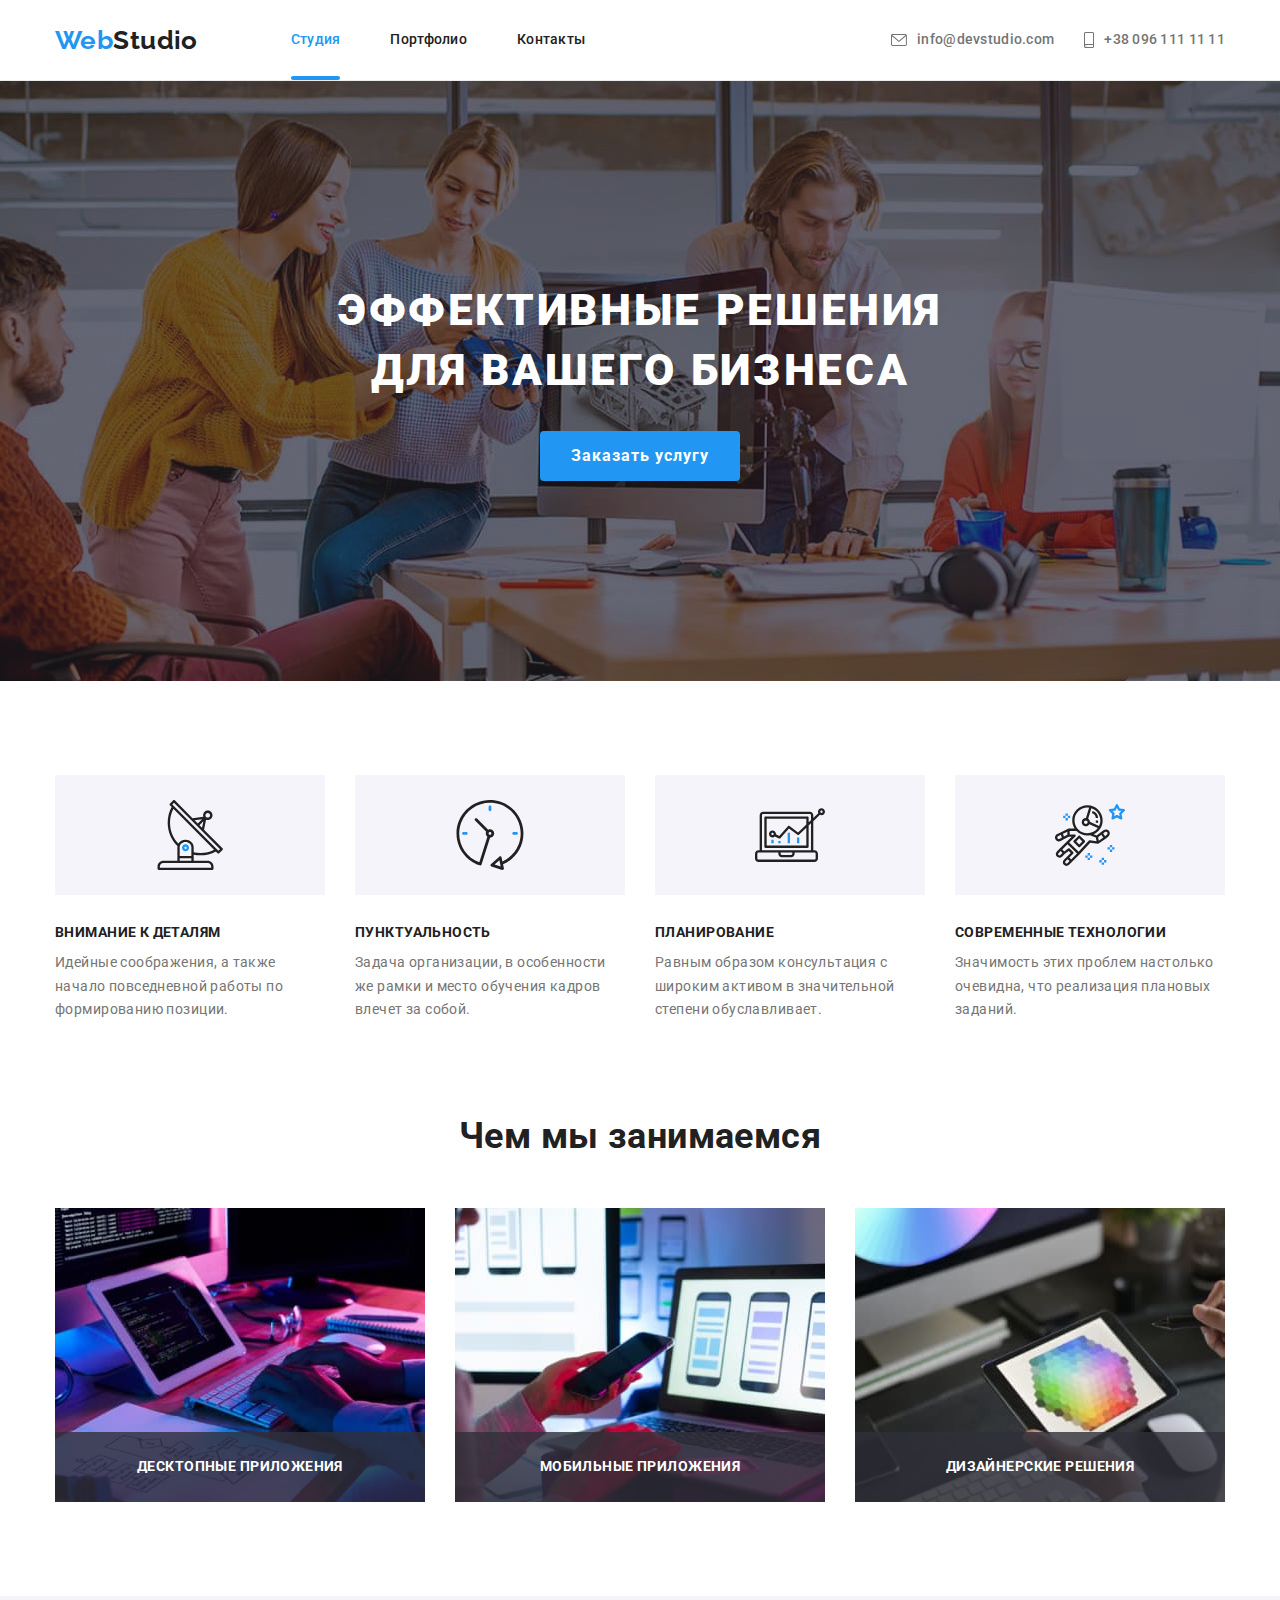
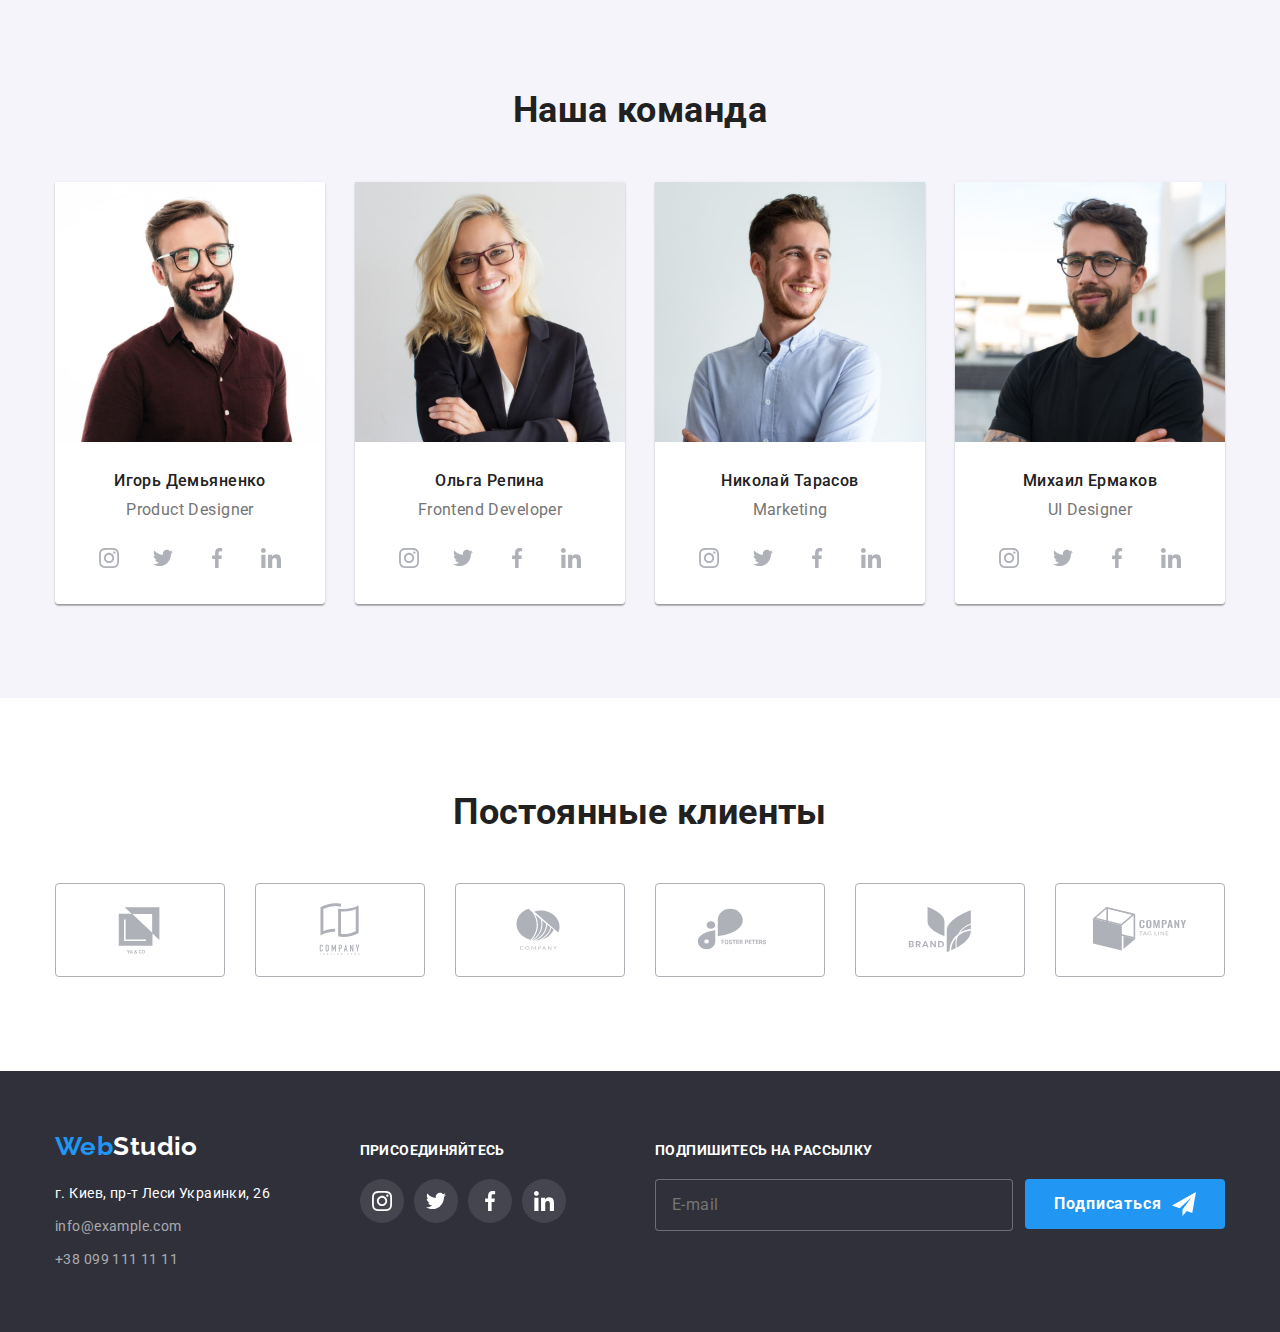
==== commit b90c95ba: "header-complete" ====
--- a/index.html
+++ b/index.html
@@ -40,6 +40,25 @@
             </li>
           </ul>
         </nav>
+
+        <ul class="header-contacts list">
+          <li class="header-contacts__item">
+            <a href="mailto:info@devstudio.com" class="header-contacts__link"
+              ><svg class="header-contacts__icon" width="16" height="12">
+                <use href="./images/icons.svg#icon-envelope"></use>
+              </svg>
+              info@devstudio.com
+            </a>
+          </li>
+          <li class="header-contacts__item">
+            <a href="tel:+380961111111" class="header-contacts__link"
+              ><svg class="header-contacts__icon" width="10" height="16">
+                <use href="./images/icons.svg#icon-smartphone"></use>
+              </svg>
+              +38 096 111 11 11
+            </a>
+          </li>
+        </ul>
         <button
           type="button"
           class="button-menu button-menu--open js-open-menu"
@@ -50,24 +69,6 @@
             <use href="./images/icons.svg#icon-menu"></use>
           </svg>
         </button>
-        <ul class="header-contacts list">
-          <li class="header-contacts__item">
-            <a href="mailto:info@devstudio.com" class="header-contacts__link"
-              ><svg class="header-contacts__icon" width="16" height="12">
-                <use href="./images/icons.svg#icon-envelope"></use>
-              </svg>
-              info@devstudio.com
-            </a>
-          </li>
-          <li class="header-contacts__item">
-            <a href="tel:+380961111111" class="header-contacts__link"
-              ><svg class="header-contacts__icon" width="10" height="16">
-                <use href="./images/icons.svg#icon-smartphone"></use>
-              </svg>
-              +38 096 111 11 11
-            </a>
-          </li>
-        </ul>
       </div>
 
       <!-- Mobile MENU -->
--- a/css/main.min.css
+++ b/css/main.min.css
@@ -1,2 +1,2 @@
-body{margin:0px;font-family:Roboto, sans-serif;letter-spacing:0.03em;font-size:14px;background-color:var(--primary-bgc);color:var(--primary-text-color)}h1,h2,h3,h4,h5,h6,p,ul{margin:0px;padding:0px}img{display:block;max-width:100%}.list{list-style:none}:root{--primary-text-color: #757575;--title-text-color: #212121;--accent-color: #2196f3;--footer-link-color: rgba(255, 255, 255, 0.6);--primary-bgc: #ffffff;--secondary-bgc: #2f303a;--team-bgc: #f5f4fa;--filters-color: #f5f4fa;--border-header-color: #ececec;--hero-bgc: #c4c4c4;--footer-icon-bgc: rgba(255, 255, 255, 0.1);--icon-color: #afb1b8;--buttom-hover-bg-color: #188ce8}.visually-hidden{position:absolute;clip:rect(0 0 0 0);width:1px;height:1px;margin:-1px}.logo{color:var(--title-text-color);font-family:Raleway, sans-serif;font-weight:700;font-size:26px;line-height:1.19;text-decoration:none}.logo__first-part{color:var(--accent-color)}.page-header__logo{padding-top:16px;padding-bottom:16px}.footer-section__logo{display:inline-block;margin-bottom:20px;color:var(--primary-bgc)}.section{padding-top:94px;padding-bottom:94px}.section-title{font-weight:700;font-size:36px;line-height:1.16;text-align:center;margin-bottom:50px;color:var(--title-text-color)}.container{width:100%;padding-right:15px;padding-left:15px;margin:0 auto}@media screen and (min-width: 480px){.container{width:480px}}@media screen and (min-width: 768px){.container{width:768px}}@media screen and (min-width: 1200px){.container{width:1200px}}.page-header{top:0px;width:100%;background-color:var(--primary-bgc);border-bottom:solid 1px;border-color:var(--border-header-color)}.page-header__box,.page-header__nav{display:flex;align-items:center}.site-nav{display:flex;margin-left:93px;display:none}.site-nav__item:not(:last-child){margin-right:50px}.site-nav__link{display:block;padding-top:32px;padding-bottom:32px;transition:color 250ms cubic-bezier(0.4, 0, 0.2, 1);color:var(--title-text-color);font-weight:500;line-height:1.14;letter-spacing:0.02em;text-decoration:none}.site-nav__link:hover,.site-nav__link:focus{color:var(--accent-color)}.site-nav__link--current{position:relative;color:var(--accent-color)}.site-nav__link--current::after{content:'';position:absolute;display:block;bottom:0px;width:100%;height:4px;border-radius:2px;background-color:var(--accent-color)}.header-contacts{display:flex;margin-left:auto;display:none}.header-contacts__item:not(:last-child){margin-right:50px}.header-contacts__link{display:flex;justify-content:center;align-items:center;transition:color 250ms cubic-bezier(0.4, 0, 0.2, 1);color:var(--primary-text-color);font-weight:500;line-height:1.14;letter-spacing:0.02em;text-decoration:none}.header-contacts__link:hover,.header-contacts__link:focus{color:var(--accent-color)}.header-contacts__icon{fill:currentColor;margin-right:10px}.mobile-menu{z-index:1;position:fixed;top:0;left:0;width:100vw;height:100vh;background-color:var(--primary-bgc);transform:translateX(100%);transition:transform 250ms cubic-bezier(0.4, 0, 0.2, 1);overflow-y:scroll}.mobile-menu__container{display:flex;flex-direction:column;justify-content:space-between;max-width:480px;height:100%;padding:10px 15px 48px 40px;margin:0 auto}.mobile-menu.is-open{transform:translateX(0)}.menu-nav__item:not(:last-child){margin-bottom:32px}.menu-nav__link{font-weight:500;font-size:40px;line-height:1.175;letter-spacing:0.02em;text-decoration:none;color:var(--title-text-color)}@media screen and (max-width: 479px){.menu-nav__link{font-size:35px}}.menu-nav__link--current{color:var(--accent-color)}.menu-contacts{margin-bottom:64px}.menu-contacts__item:not(:last-child){margin-bottom:32px}.menu-contacts__link{font-weight:500;font-size:24px;line-height:1.16;letter-spacing:0.02em;color:#757575;text-decoration:none}.menu-contacts__link--number{font-size:34px;line-height:1.17;color:var(--accent-color)}@media screen and (max-width: 479px){.menu-contacts__link--number{font-size:24px}}.menu-networks-list{display:flex;flex-wrap:wrap}@media screen and (max-width: 479px){.menu-networks-list{margin:-5px}}@media screen and (max-width: 479px){.menu-networks-list__item{width:calc((100% - 4 * 5px) / 2);margin:5px}}@media screen and (min-width: 480px){.menu-networks-list__item:not(:last-child){margin-right:20px}}.menu-networks-list__link{font-weight:500;font-size:18px;line-height:1.22;letter-spacing:0.02em;color:var(--accent-color);text-decoration:none}.button-menu{display:flex;align-items:center;justify-content:center;padding:0;border:0;background-color:transparent;transition:color 250ms cubic-bezier(0.4, 0, 0.2, 1)}.button-menu:hover,.button-menu:focus{color:var(--accent-color)}.button-menu--open{margin-left:auto}.button-menu--close{display:block;margin-left:auto}.button-menu__icon{fill:currentColor}.hero{margin:0 auto;text-align:center;background-color:var(--secondary-bgc);max-width:1600px;padding-top:118px;padding-bottom:118px;background-repeat:no-repeat;background-position:center;background-size:cover}@media screen and (max-width: 767px){.hero{background-image:linear-gradient(to right, rgba(47,48,58,0.4), rgba(47,48,58,0.4)),url(../images/hero-img-mob.jpg)}}@media screen and (max-width: 767px) and (min-device-pixel-ratio: 2), screen and (max-width: 767px) and (min-resolution: 192dpi), screen and (max-width: 767px) and (min-resolution: 2dppx){.hero{background-image:linear-gradient(to right, rgba(47,48,58,0.4), rgba(47,48,58,0.4)),url(../images/hero-img-mob-2x.jpg)}}@media screen and (min-width: 768px){.hero{background-image:linear-gradient(to right, rgba(47,48,58,0.4), rgba(47,48,58,0.4)),url(../images/hero-img-tab.jpg)}}@media screen and (min-width: 768px) and (min-device-pixel-ratio: 2), screen and (min-width: 768px) and (min-resolution: 192dpi), screen and (min-width: 768px) and (min-resolution: 2dppx){.hero{background-image:linear-gradient(to right, rgba(47,48,58,0.4), rgba(47,48,58,0.4)),url(../images/hero-img-tab-2x.jpg)}}@media screen and (min-width: 1200px){.hero{padding-top:200px;padding-bottom:200px;background-image:linear-gradient(to right, rgba(47,48,58,0.4), rgba(47,48,58,0.4)),url(../images/hero-img.jpg)}}@media screen and (min-width: 1200px) and (min-device-pixel-ratio: 2), screen and (min-width: 1200px) and (min-resolution: 192dpi), screen and (min-width: 1200px) and (min-resolution: 2dppx){.hero{background-image:linear-gradient(to right, rgba(47,48,58,0.4), rgba(47,48,58,0.4)),url(../images/hero-img-2x.jpg)}}.hero__title{margin-bottom:30px;font-weight:900;font-size:26px;line-height:1.62;text-transform:uppercase;letter-spacing:0.06em;color:var(--primary-bgc)}@media screen and (min-width: 1200px){.hero__title{font-size:44px;line-height:1.36}}.button{width:200px;height:50px;border:0px;font-weight:700;font-size:16px;line-height:1.87;letter-spacing:0.06em;border-radius:4px;color:var(--primary-bgc);background-color:var(--accent-color);transition:background-color 250ms cubic-bezier(0.4, 0, 0.2, 1),box-shadow 250ms cubic-bezier(0.4, 0, 0.2, 1)}.button:focus,.button:hover{background-color:var(--buttom-hover-bg-color);box-shadow:0px 4px 4px rgba(0,0,0,0.15)}.footer-section__button{display:flex;align-items:center;justify-content:center}@media screen and (max-width: 1199px){.footer-section__button{margin:0 auto}}.button__icon{margin-left:10px;fill:currentColor}.features-list{margin-bottom:-30px}@media screen and (min-width: 768px){.features-list{display:flex;flex-wrap:wrap;margin:-15px}}.features-list__item{width:100%;margin-bottom:30px}@media screen and (min-width: 768px){.features-list__item{width:calc((100% - 4 * 15px) / 2);margin:15px}}@media screen and (min-width: 1200px){.features-list__item{width:calc((100% - 8 * 15px) / 4)}}.features-list__box{display:flex;align-items:center;justify-content:center;padding-top:25px;padding-bottom:25px;margin-bottom:30px;background-color:#f5f4fa}.features-list__title{margin-bottom:10px;font-weight:700;font-size:14px;line-height:1.14;text-transform:uppercase;color:var(--title-text-color)}@media screen and (max-width: 767px){.features-list__title{text-align:center}}.features-list__text{line-height:1.71}.service-section{padding-top:0}@media screen and (max-width: 1199px){.service-section{display:none}}.service-list{display:flex}.service-card{position:relative}.service-card:not(:last-child){margin-right:30px}.service-card__thumb{position:absolute;left:0px;bottom:0px;display:flex;align-items:center;justify-content:center;width:100%;min-height:70px;background:rgba(47,48,58,0.8)}.service-card__name{font-weight:700;font-size:14px;line-height:1.14;color:var(--primary-bgc)}.team-section{background-color:var(--team-bgc)}.team-list{margin-bottom:-30px}@media screen and (min-width: 768px){.team-list{display:flex;flex-wrap:wrap;margin:-15px}}.member{width:100%;margin-bottom:30px;text-align:center;box-shadow:0px 1px 3px rgba(0,0,0,0.12),0px 1px 1px rgba(0,0,0,0.14),0px 2px 1px rgba(0,0,0,0.2);border-radius:0px 0px 4px 4px}@media screen and (min-width: 768px){.member{width:calc((100% - 4 * 15px) / 2);margin:15px}}@media screen and (min-width: 1200px){.member{width:calc((100% - 8 * 15px) / 4);margin:15px}}.member__data{display:flex;flex-direction:column;align-items:center;justify-content:center;padding-top:30px;padding-bottom:24px;border-radius:0px 0px 4px 4px;background-color:var(--primary-bgc)}.member__name{font-weight:500;font-size:16px;line-height:1.18;margin-bottom:10px;color:var(--title-text-color)}.member__position{font-size:16px;line-height:1.18;margin-bottom:16px}.networks-list{display:flex}.networks-list--centr{justify-content:center}.networks-list__item{display:flex;justify-content:center;align-items:center;width:44px;height:44px}.networks-list__item:not(:last-child){margin-right:10px}.networks-list__link{display:flex;justify-content:center;align-items:center;width:100%;height:100%;border-radius:50%;color:var(--icon-color);transition:background-color 250ms cubic-bezier(0.4, 0, 0.2, 1),color 250ms cubic-bezier(0.4, 0, 0.2, 1)}.networks-list__link:hover,.networks-list__link:focus{color:var(--primary-bgc);background-color:var(--accent-color)}.networks-list__link--grey-bgc{background-color:var(--footer-icon-bgc);color:var(--primary-bgc)}.networks-list__icon{width:20px;height:20px;fill:currentColor}.clients-list{display:flex;flex-wrap:wrap;margin:-15px}.client{width:calc((100% - 4 * 15px) / 2);margin:15px}@media screen and (min-width: 768px){.client{width:calc((100% - 6 * 15px) / 3)}}@media screen and (min-width: 1200px){.client{width:calc((100% - 12 * 15px) / 6)}}.client__link{display:flex;justify-content:center;align-items:center;padding-top:16px;padding-bottom:16px;color:var(--icon-color);border:1px solid;border-radius:4px;transition:color 250ms cubic-bezier(0.4, 0, 0.2, 1)}.client__link:hover,.client__link:focus{color:var(--accent-color)}.client__icon{width:106px;height:60px;fill:currentColor}.footer-section{padding-top:60px;padding-bottom:60px;background-color:var(--secondary-bgc)}@media screen and (max-width: 1199px){.footer-section{text-align:center}}.footer-section-container{display:flex;align-items:baseline}@media screen and (max-width: 1199px){.footer-section-container{flex-wrap:wrap;justify-content:space-around}}@media screen and (min-width: 1200px){.footer-section-container{justify-content:space-between}}@media screen and (max-width: 767px){.box-addres{width:100%}}@media screen and (max-width: 1199px){.box-addres{margin-bottom:60px}}@media screen and (max-width: 767px){.box-networks{width:100%;margin-bottom:60px}}@media screen and (max-width: 1199px){.box-form{width:100%}}.address{font-style:normal;font-weight:400;line-height:1.71;color:var(--primary-bgc)}.footer-contacts-list__item:not(:last-child){margin-bottom:9px}.footer-contacts-list__link{font-style:normal;font-weight:400;line-height:1.71;text-decoration:none;color:var(--footer-link-color);transition:color 250ms cubic-bezier(0.4, 0, 0.2, 1)}.footer-contacts-list__link:hover,.footer-contacts-list__link:focus{color:var(--primary-bgc)}.footer-box__title{margin-bottom:20px;font-weight:700;font-size:14px;line-height:1.14;letter-spacing:0.03em;color:var(--primary-bgc)}@media screen and (min-width: 1200px){.footer-form{display:flex}}.footer-form__input{padding:15px 16px;font-size:16px;line-height:1.25;letter-spacing:0.03em;border:1px solid rgba(255,255,255,0.3);border-radius:4px;background-color:var(--secondary-bgc);color:var(--footer-link-color)}@media screen and (max-width: 1199px){.footer-form__input{width:100%;max-width:450px;margin-bottom:20px}}@media screen and (min-width: 1200px){.footer-form__input{margin-right:12px;min-width:358px}}.backdrop{position:fixed;top:0px;left:0px;height:100vh;width:100vw;background-color:rgba(0,0,0,0.2);opacity:1;transition:opacity 250ms cubic-bezier(0.4, 0, 0.2, 1)}.backdrop.is-hidden{opacity:0;pointer-events:none}.backdrop.is-hidden .modal{transform:translate(-50%, -50%) scale(5)}.modal{position:absolute;top:50%;left:50%;transform:translate(-50%, -50%) scale(1);min-width:528px;min-height:581px;padding:40px 39px 40px 41px;background-color:var(--primary-bgc);transition:transform 250ms cubic-bezier(0.4, 0, 0.2, 1)}.form{display:flex;flex-direction:column;align-items:center;justify-content:center;width:448px}.form__title{display:block;margin-bottom:12px;font-size:20px;line-height:1.15;text-align:center;color:var(--title-text-color)}.form-group{width:100%}.form__name{display:block;margin-bottom:4px;font-size:12px;line-height:1.16;letter-spacing:0.01em;color:var(--primary-text-color)}.form__box{position:relative;margin-bottom:10px;color:#212121}.form__input{width:100%;padding:11px 12px;padding-left:29px;border:1px solid rgba(33,33,33,0.2);border-radius:4px;outline:none;transition:border 250ms cubic-bezier(0.4, 0, 0.2, 1)}.form__input:focus{border:1px solid var(--accent-color)}.comments-area{width:100%;height:120px;resize:none;padding:12px 16px;margin-bottom:20px}.comments-area::placeholder{font-size:12px;line-height:1.16;letter-spacing:0.01em;color:rgba(117,117,117,0.5)}.form__icon{position:absolute;top:50%;left:12px;transform:translateY(-50%);fill:currentColor;transition:color 250ms cubic-bezier(0.4, 0, 0.2, 1)}.form__box:focus-within>.form__icon{color:var(--accent-color)}.checkbox{display:flex;align-items:center;justify-content:center;margin-bottom:30px}.checkbox__icon{display:flex;align-items:center;justify-content:center;width:16px;height:15px;margin-right:7px;border:2px solid #212121;border-radius:2px;transition:background-color 250ms cubic-bezier(0.4, 0, 0.2, 1),border 250ms cubic-bezier(0.4, 0, 0.2, 1)}.checkbox__check-area:checked+.checkbox__icon{border:0;background-color:var(--accent-color)}.checkbox__icon--check{fill:#ffffff}.checkbox__text{font-size:14px;line-height:1.71;letter-spacing:0.03em;margin-right:5px;color:var(--primary-text-color)}.checkbox__text--blue{margin-right:0;color:var(--accent-color);transition:color 250ms cubic-bezier(0.4, 0, 0.2, 1)}.checkbox__text--blue:hover,.checkbox__text--blue:focus{color:var(--buttom-hover-bg-color)}.button-close{position:absolute;top:8px;right:8px;display:flex;justify-content:center;align-items:center;width:30px;height:30px;padding:0px;background-color:#fff;border:1px solid rgba(0,0,0,0.1);border-radius:50%;transition:color 250ms cubic-bezier(0.4, 0, 0.2, 1)}.button-close:focus,.button-close:hover{color:var(--accent-color)}.button-close__icon{fill:currentColor}.filters-list{display:flex;justify-content:center;margin-bottom:50px}.filters-list__item:not(:last-child){margin-right:8px}.filters-list__button{padding:6px 22px;font-family:inherit;font-weight:500;font-size:16px;line-height:1.62;letter-spacing:0.03em;border:0px;border-radius:4px;transition:color 250ms cubic-bezier(0.4, 0, 0.2, 1),background-color 250ms cubic-bezier(0.4, 0, 0.2, 1),box-shadow 250ms cubic-bezier(0.4, 0, 0.2, 1);background-color:var(--filters-color);color:var(--title-text-color)}.filters-list__button:focus,.filters-list__button:hover{color:var(--primary-bgc);background-color:var(--accent-color);box-shadow:0px 3px 1px rgba(0,0,0,0.1),0px 1px 2px rgba(0,0,0,0.08),0px 2px 2px rgba(0,0,0,0.12)}.projects-list{display:flex;flex-wrap:wrap}.project{width:370px}.project:not(:nth-child(3n)){margin-right:30px}.project:not(:nth-last-child(-n+3)){margin-bottom:30px}.project-thumb{position:relative;overflow:hidden}.project-thumb__overlay{position:absolute;top:0px;left:0px;width:100%;height:100%;padding:63px 24px;transform:translateY(100%);transition:transform 250ms cubic-bezier(0.4, 0, 0.2, 1);background-color:rgba(33,150,243,0.9)}.project__link:hover .project-thumb__overlay{transform:translateY(0)}.project-thumb__text{font-family:Roboto;font-style:normal;font-weight:normal;font-size:18px;line-height:1.55;color:var(--primary-bgc)}.project__description{box-sizing:border-box;padding:20px 24px;background-color:var(--primary-bgc);border:1px solid #eeeeee}.project__title{margin-bottom:4px;color:var(--title-text-color);font-style:normal;font-weight:700;font-size:18px;line-height:2;letter-spacing:0.06em}.project__link{display:block;text-decoration:none;transition:box-shadow 250ms cubic-bezier(0.4, 0, 0.2, 1)}.project__link:hover,.project__link:focus{box-shadow:0px 1px 1px rgba(0,0,0,0.12),0px 4px 4px rgba(0,0,0,0.06),1px 4px 6px rgba(0,0,0,0.16)}.project__name{color:var(--primary-text-color);font-size:16px;line-height:1.87}
+body{margin:0px;font-family:Roboto, sans-serif;letter-spacing:0.03em;font-size:14px;background-color:var(--primary-bgc);color:var(--primary-text-color)}h1,h2,h3,h4,h5,h6,p,ul{margin:0px;padding:0px}img{display:block;max-width:100%}.list{list-style:none}:root{--primary-text-color: #757575;--title-text-color: #212121;--accent-color: #2196f3;--footer-link-color: rgba(255, 255, 255, 0.6);--primary-bgc: #ffffff;--secondary-bgc: #2f303a;--team-bgc: #f5f4fa;--filters-color: #f5f4fa;--border-header-color: #ececec;--hero-bgc: #c4c4c4;--footer-icon-bgc: rgba(255, 255, 255, 0.1);--icon-color: #afb1b8;--buttom-hover-bg-color: #188ce8}.visually-hidden{position:absolute;clip:rect(0 0 0 0);width:1px;height:1px;margin:-1px}.logo{color:var(--title-text-color);font-family:Raleway, sans-serif;font-weight:700;font-size:26px;line-height:1.19;text-decoration:none}.logo__first-part{color:var(--accent-color)}.page-header__logo{padding-top:16px;padding-bottom:16px}.footer-section__logo{display:inline-block;margin-bottom:20px;color:var(--primary-bgc)}.section{padding-top:94px;padding-bottom:94px}.section-title{font-weight:700;font-size:36px;line-height:1.16;text-align:center;margin-bottom:50px;color:var(--title-text-color)}.container{width:100%;padding-right:15px;padding-left:15px;margin:0 auto}@media screen and (min-width: 480px){.container{width:480px}}@media screen and (min-width: 768px){.container{width:768px}}@media screen and (min-width: 1200px){.container{width:1200px}}.page-header{top:0px;width:100%;background-color:var(--primary-bgc);border-bottom:solid 1px;border-color:var(--border-header-color)}.page-header__box{display:flex;align-items:center}.page-header__nav{display:flex;align-items:center}.site-nav{display:flex;margin-left:88px}@media screen and (max-width: 767px){.site-nav{display:none}}@media screen and (min-width: 1200px){.site-nav{margin-left:93px}}.site-nav__item:not(:last-child){margin-right:50px}.site-nav__link{display:block;padding-top:32px;padding-bottom:32px;transition:color 250ms cubic-bezier(0.4, 0, 0.2, 1);color:var(--title-text-color);font-weight:500;line-height:1.14;letter-spacing:0.02em;text-decoration:none}.site-nav__link:hover,.site-nav__link:focus{color:var(--accent-color)}.site-nav__link--current{position:relative;color:var(--accent-color)}.site-nav__link--current::after{content:'';position:absolute;display:block;bottom:0px;width:100%;height:4px;border-radius:2px;background-color:var(--accent-color)}.header-contacts{margin-left:auto}@media screen and (max-width: 767px){.header-contacts{display:none}}@media screen and (min-width: 1200px){.header-contacts{display:flex}}@media screen and (max-width: 1199px){.header-contacts__item:not(:last-child){margin-bottom:10px}}@media screen and (min-width: 1200px){.header-contacts__item:not(:last-child){margin-right:30px}}.header-contacts__link{display:flex;align-items:center;transition:color 250ms cubic-bezier(0.4, 0, 0.2, 1);color:var(--primary-text-color);font-weight:500;line-height:1.14;letter-spacing:0.02em;text-decoration:none}.header-contacts__link:hover,.header-contacts__link:focus{color:var(--accent-color)}.header-contacts__icon{fill:currentColor;margin-right:10px}.mobile-menu{z-index:1;position:fixed;top:0;left:0;width:100vw;height:100vh;background-color:var(--primary-bgc);transform:translateX(100%);transition:transform 250ms cubic-bezier(0.4, 0, 0.2, 1);overflow-y:scroll}@media screen and (min-width: 768px){.mobile-menu{display:none}}.mobile-menu__container{display:flex;flex-direction:column;justify-content:space-between;max-width:480px;height:100%;padding:10px 15px 48px 40px;margin:0 auto}.mobile-menu.is-open{transform:translateX(0)}.menu-nav__item:not(:last-child){margin-bottom:32px}.menu-nav__link{font-weight:500;font-size:40px;line-height:1.175;letter-spacing:0.02em;text-decoration:none;color:var(--title-text-color)}@media screen and (max-width: 479px){.menu-nav__link{font-size:35px}}.menu-nav__link--current{color:var(--accent-color)}.menu-contacts{margin-bottom:64px}.menu-contacts__item:not(:last-child){margin-bottom:32px}.menu-contacts__link{font-weight:500;font-size:24px;line-height:1.16;letter-spacing:0.02em;color:#757575;text-decoration:none}.menu-contacts__link--number{font-size:34px;line-height:1.17;color:var(--accent-color)}@media screen and (max-width: 479px){.menu-contacts__link--number{font-size:24px}}.menu-networks-list{display:flex;flex-wrap:wrap}@media screen and (max-width: 479px){.menu-networks-list{margin:-5px}}@media screen and (max-width: 479px){.menu-networks-list__item{width:calc((100% - 4 * 5px) / 2);margin:5px}}@media screen and (min-width: 480px){.menu-networks-list__item:not(:last-child){margin-right:20px}}.menu-networks-list__link{font-weight:500;font-size:18px;line-height:1.22;letter-spacing:0.02em;color:var(--accent-color);text-decoration:none}.button-menu{display:flex;align-items:center;justify-content:center;padding:0;border:0;background-color:transparent;transition:color 250ms cubic-bezier(0.4, 0, 0.2, 1)}.button-menu:hover,.button-menu:focus{color:var(--accent-color)}@media screen and (min-width: 768px){.button-menu{display:none}}.button-menu--open{margin-left:auto}.button-menu--close{display:block;margin-left:auto}.button-menu__icon{fill:currentColor}.hero{margin:0 auto;text-align:center;background-color:var(--secondary-bgc);max-width:1600px;padding-top:118px;padding-bottom:118px;background-repeat:no-repeat;background-position:center;background-size:cover}@media screen and (max-width: 767px){.hero{background-image:linear-gradient(to right, rgba(47,48,58,0.4), rgba(47,48,58,0.4)),url(../images/hero-img-mob.jpg)}}@media screen and (max-width: 767px) and (min-device-pixel-ratio: 2), screen and (max-width: 767px) and (min-resolution: 192dpi), screen and (max-width: 767px) and (min-resolution: 2dppx){.hero{background-image:linear-gradient(to right, rgba(47,48,58,0.4), rgba(47,48,58,0.4)),url(../images/hero-img-mob-2x.jpg)}}@media screen and (min-width: 768px){.hero{background-image:linear-gradient(to right, rgba(47,48,58,0.4), rgba(47,48,58,0.4)),url(../images/hero-img-tab.jpg)}}@media screen and (min-width: 768px) and (min-device-pixel-ratio: 2), screen and (min-width: 768px) and (min-resolution: 192dpi), screen and (min-width: 768px) and (min-resolution: 2dppx){.hero{background-image:linear-gradient(to right, rgba(47,48,58,0.4), rgba(47,48,58,0.4)),url(../images/hero-img-tab-2x.jpg)}}@media screen and (min-width: 1200px){.hero{padding-top:200px;padding-bottom:200px;background-image:linear-gradient(to right, rgba(47,48,58,0.4), rgba(47,48,58,0.4)),url(../images/hero-img.jpg)}}@media screen and (min-width: 1200px) and (min-device-pixel-ratio: 2), screen and (min-width: 1200px) and (min-resolution: 192dpi), screen and (min-width: 1200px) and (min-resolution: 2dppx){.hero{background-image:linear-gradient(to right, rgba(47,48,58,0.4), rgba(47,48,58,0.4)),url(../images/hero-img-2x.jpg)}}.hero__title{margin-bottom:30px;font-weight:900;font-size:26px;line-height:1.62;text-transform:uppercase;letter-spacing:0.06em;color:var(--primary-bgc)}@media screen and (min-width: 1200px){.hero__title{font-size:44px;line-height:1.36}}.button{width:200px;height:50px;border:0px;font-weight:700;font-size:16px;line-height:1.87;letter-spacing:0.06em;border-radius:4px;color:var(--primary-bgc);background-color:var(--accent-color);transition:background-color 250ms cubic-bezier(0.4, 0, 0.2, 1),box-shadow 250ms cubic-bezier(0.4, 0, 0.2, 1)}.button:focus,.button:hover{background-color:var(--buttom-hover-bg-color);box-shadow:0px 4px 4px rgba(0,0,0,0.15)}.footer-section__button{display:flex;align-items:center;justify-content:center}@media screen and (max-width: 1199px){.footer-section__button{margin:0 auto}}.button__icon{margin-left:10px;fill:currentColor}.features-list{margin-bottom:-30px}@media screen and (min-width: 768px){.features-list{display:flex;flex-wrap:wrap;margin:-15px}}.features-list__item{width:100%;margin-bottom:30px}@media screen and (min-width: 768px){.features-list__item{width:calc((100% - 4 * 15px) / 2);margin:15px}}@media screen and (min-width: 1200px){.features-list__item{width:calc((100% - 8 * 15px) / 4)}}.features-list__box{display:flex;align-items:center;justify-content:center;padding-top:25px;padding-bottom:25px;margin-bottom:30px;background-color:#f5f4fa}.features-list__title{margin-bottom:10px;font-weight:700;font-size:14px;line-height:1.14;text-transform:uppercase;color:var(--title-text-color)}@media screen and (max-width: 767px){.features-list__title{text-align:center}}.features-list__text{line-height:1.71}.service-section{padding-top:0}@media screen and (max-width: 1199px){.service-section{display:none}}.service-list{display:flex}.service-card{position:relative}.service-card:not(:last-child){margin-right:30px}.service-card__thumb{position:absolute;left:0px;bottom:0px;display:flex;align-items:center;justify-content:center;width:100%;min-height:70px;background:rgba(47,48,58,0.8)}.service-card__name{font-weight:700;font-size:14px;line-height:1.14;color:var(--primary-bgc)}.team-section{background-color:var(--team-bgc)}.team-list{margin-bottom:-30px}@media screen and (min-width: 768px){.team-list{display:flex;flex-wrap:wrap;margin:-15px}}.member{width:100%;margin-bottom:30px;text-align:center;box-shadow:0px 1px 3px rgba(0,0,0,0.12),0px 1px 1px rgba(0,0,0,0.14),0px 2px 1px rgba(0,0,0,0.2);border-radius:0px 0px 4px 4px}@media screen and (min-width: 768px){.member{width:calc((100% - 4 * 15px) / 2);margin:15px}}@media screen and (min-width: 1200px){.member{width:calc((100% - 8 * 15px) / 4);margin:15px}}.member__data{display:flex;flex-direction:column;align-items:center;justify-content:center;padding-top:30px;padding-bottom:24px;border-radius:0px 0px 4px 4px;background-color:var(--primary-bgc)}.member__name{font-weight:500;font-size:16px;line-height:1.18;margin-bottom:10px;color:var(--title-text-color)}.member__position{font-size:16px;line-height:1.18;margin-bottom:16px}.networks-list{display:flex}.networks-list--centr{justify-content:center}.networks-list__item{display:flex;justify-content:center;align-items:center;width:44px;height:44px}.networks-list__item:not(:last-child){margin-right:10px}.networks-list__link{display:flex;justify-content:center;align-items:center;width:100%;height:100%;border-radius:50%;color:var(--icon-color);transition:background-color 250ms cubic-bezier(0.4, 0, 0.2, 1),color 250ms cubic-bezier(0.4, 0, 0.2, 1)}.networks-list__link:hover,.networks-list__link:focus{color:var(--primary-bgc);background-color:var(--accent-color)}.networks-list__link--grey-bgc{background-color:var(--footer-icon-bgc);color:var(--primary-bgc)}.networks-list__icon{width:20px;height:20px;fill:currentColor}.clients-list{display:flex;flex-wrap:wrap;margin:-15px}.client{width:calc((100% - 4 * 15px) / 2);margin:15px}@media screen and (min-width: 768px){.client{width:calc((100% - 6 * 15px) / 3)}}@media screen and (min-width: 1200px){.client{width:calc((100% - 12 * 15px) / 6)}}.client__link{display:flex;justify-content:center;align-items:center;padding-top:16px;padding-bottom:16px;color:var(--icon-color);border:1px solid;border-radius:4px;transition:color 250ms cubic-bezier(0.4, 0, 0.2, 1)}.client__link:hover,.client__link:focus{color:var(--accent-color)}.client__icon{width:106px;height:60px;fill:currentColor}.footer-section{padding-top:60px;padding-bottom:60px;background-color:var(--secondary-bgc)}@media screen and (max-width: 1199px){.footer-section{text-align:center}}.footer-section-container{display:flex;align-items:baseline}@media screen and (max-width: 1199px){.footer-section-container{flex-wrap:wrap;justify-content:space-around}}@media screen and (min-width: 1200px){.footer-section-container{justify-content:space-between}}@media screen and (max-width: 767px){.box-addres{width:100%}}@media screen and (max-width: 1199px){.box-addres{margin-bottom:60px}}@media screen and (max-width: 767px){.box-networks{width:100%;margin-bottom:60px}}@media screen and (max-width: 1199px){.box-form{width:100%}}.address{font-style:normal;font-weight:400;line-height:1.71;color:var(--primary-bgc)}.footer-contacts-list__item:not(:last-child){margin-bottom:9px}.footer-contacts-list__link{font-style:normal;font-weight:400;line-height:1.71;text-decoration:none;color:var(--footer-link-color);transition:color 250ms cubic-bezier(0.4, 0, 0.2, 1)}.footer-contacts-list__link:hover,.footer-contacts-list__link:focus{color:var(--primary-bgc)}.footer-box__title{margin-bottom:20px;font-weight:700;font-size:14px;line-height:1.14;letter-spacing:0.03em;color:var(--primary-bgc)}@media screen and (min-width: 1200px){.footer-form{display:flex}}.footer-form__input{padding:15px 16px;font-size:16px;line-height:1.25;letter-spacing:0.03em;border:1px solid rgba(255,255,255,0.3);border-radius:4px;background-color:var(--secondary-bgc);color:var(--footer-link-color)}@media screen and (max-width: 1199px){.footer-form__input{width:100%;max-width:450px;margin-bottom:20px}}@media screen and (min-width: 1200px){.footer-form__input{margin-right:12px;min-width:358px}}.backdrop{position:fixed;top:0px;left:0px;height:100vh;width:100vw;background-color:rgba(0,0,0,0.2);opacity:1;transition:opacity 250ms cubic-bezier(0.4, 0, 0.2, 1)}.backdrop.is-hidden{opacity:0;pointer-events:none}.backdrop.is-hidden .modal{transform:translate(-50%, -50%) scale(5)}.modal{position:absolute;top:50%;left:50%;transform:translate(-50%, -50%) scale(1);min-width:528px;min-height:581px;padding:40px 39px 40px 41px;background-color:var(--primary-bgc);transition:transform 250ms cubic-bezier(0.4, 0, 0.2, 1)}.form{display:flex;flex-direction:column;align-items:center;justify-content:center;width:448px}.form__title{display:block;margin-bottom:12px;font-size:20px;line-height:1.15;text-align:center;color:var(--title-text-color)}.form-group{width:100%}.form__name{display:block;margin-bottom:4px;font-size:12px;line-height:1.16;letter-spacing:0.01em;color:var(--primary-text-color)}.form__box{position:relative;margin-bottom:10px;color:#212121}.form__input{width:100%;padding:11px 12px;padding-left:29px;border:1px solid rgba(33,33,33,0.2);border-radius:4px;outline:none;transition:border 250ms cubic-bezier(0.4, 0, 0.2, 1)}.form__input:focus{border:1px solid var(--accent-color)}.comments-area{width:100%;height:120px;resize:none;padding:12px 16px;margin-bottom:20px}.comments-area::placeholder{font-size:12px;line-height:1.16;letter-spacing:0.01em;color:rgba(117,117,117,0.5)}.form__icon{position:absolute;top:50%;left:12px;transform:translateY(-50%);fill:currentColor;transition:color 250ms cubic-bezier(0.4, 0, 0.2, 1)}.form__box:focus-within>.form__icon{color:var(--accent-color)}.checkbox{display:flex;align-items:center;justify-content:center;margin-bottom:30px}.checkbox__icon{display:flex;align-items:center;justify-content:center;width:16px;height:15px;margin-right:7px;border:2px solid #212121;border-radius:2px;transition:background-color 250ms cubic-bezier(0.4, 0, 0.2, 1),border 250ms cubic-bezier(0.4, 0, 0.2, 1)}.checkbox__check-area:checked+.checkbox__icon{border:0;background-color:var(--accent-color)}.checkbox__icon--check{fill:#ffffff}.checkbox__text{font-size:14px;line-height:1.71;letter-spacing:0.03em;margin-right:5px;color:var(--primary-text-color)}.checkbox__text--blue{margin-right:0;color:var(--accent-color);transition:color 250ms cubic-bezier(0.4, 0, 0.2, 1)}.checkbox__text--blue:hover,.checkbox__text--blue:focus{color:var(--buttom-hover-bg-color)}.button-close{position:absolute;top:8px;right:8px;display:flex;justify-content:center;align-items:center;width:30px;height:30px;padding:0px;background-color:#fff;border:1px solid rgba(0,0,0,0.1);border-radius:50%;transition:color 250ms cubic-bezier(0.4, 0, 0.2, 1)}.button-close:focus,.button-close:hover{color:var(--accent-color)}.button-close__icon{fill:currentColor}.filters-list{display:flex;justify-content:center;margin-bottom:50px}.filters-list__item:not(:last-child){margin-right:8px}.filters-list__button{padding:6px 22px;font-family:inherit;font-weight:500;font-size:16px;line-height:1.62;letter-spacing:0.03em;border:0px;border-radius:4px;transition:color 250ms cubic-bezier(0.4, 0, 0.2, 1),background-color 250ms cubic-bezier(0.4, 0, 0.2, 1),box-shadow 250ms cubic-bezier(0.4, 0, 0.2, 1);background-color:var(--filters-color);color:var(--title-text-color)}.filters-list__button:focus,.filters-list__button:hover{color:var(--primary-bgc);background-color:var(--accent-color);box-shadow:0px 3px 1px rgba(0,0,0,0.1),0px 1px 2px rgba(0,0,0,0.08),0px 2px 2px rgba(0,0,0,0.12)}.projects-list{display:flex;flex-wrap:wrap}.project{width:370px}.project:not(:nth-child(3n)){margin-right:30px}.project:not(:nth-last-child(-n+3)){margin-bottom:30px}.project-thumb{position:relative;overflow:hidden}.project-thumb__overlay{position:absolute;top:0px;left:0px;width:100%;height:100%;padding:63px 24px;transform:translateY(100%);transition:transform 250ms cubic-bezier(0.4, 0, 0.2, 1);background-color:rgba(33,150,243,0.9)}.project__link:hover .project-thumb__overlay{transform:translateY(0)}.project-thumb__text{font-family:Roboto;font-style:normal;font-weight:normal;font-size:18px;line-height:1.55;color:var(--primary-bgc)}.project__description{box-sizing:border-box;padding:20px 24px;background-color:var(--primary-bgc);border:1px solid #eeeeee}.project__title{margin-bottom:4px;color:var(--title-text-color);font-style:normal;font-weight:700;font-size:18px;line-height:2;letter-spacing:0.06em}.project__link{display:block;text-decoration:none;transition:box-shadow 250ms cubic-bezier(0.4, 0, 0.2, 1)}.project__link:hover,.project__link:focus{box-shadow:0px 1px 1px rgba(0,0,0,0.12),0px 4px 4px rgba(0,0,0,0.06),1px 4px 6px rgba(0,0,0,0.16)}.project__name{color:var(--primary-text-color);font-size:16px;line-height:1.87}
 /*# sourceMappingURL=main.min.css.map */